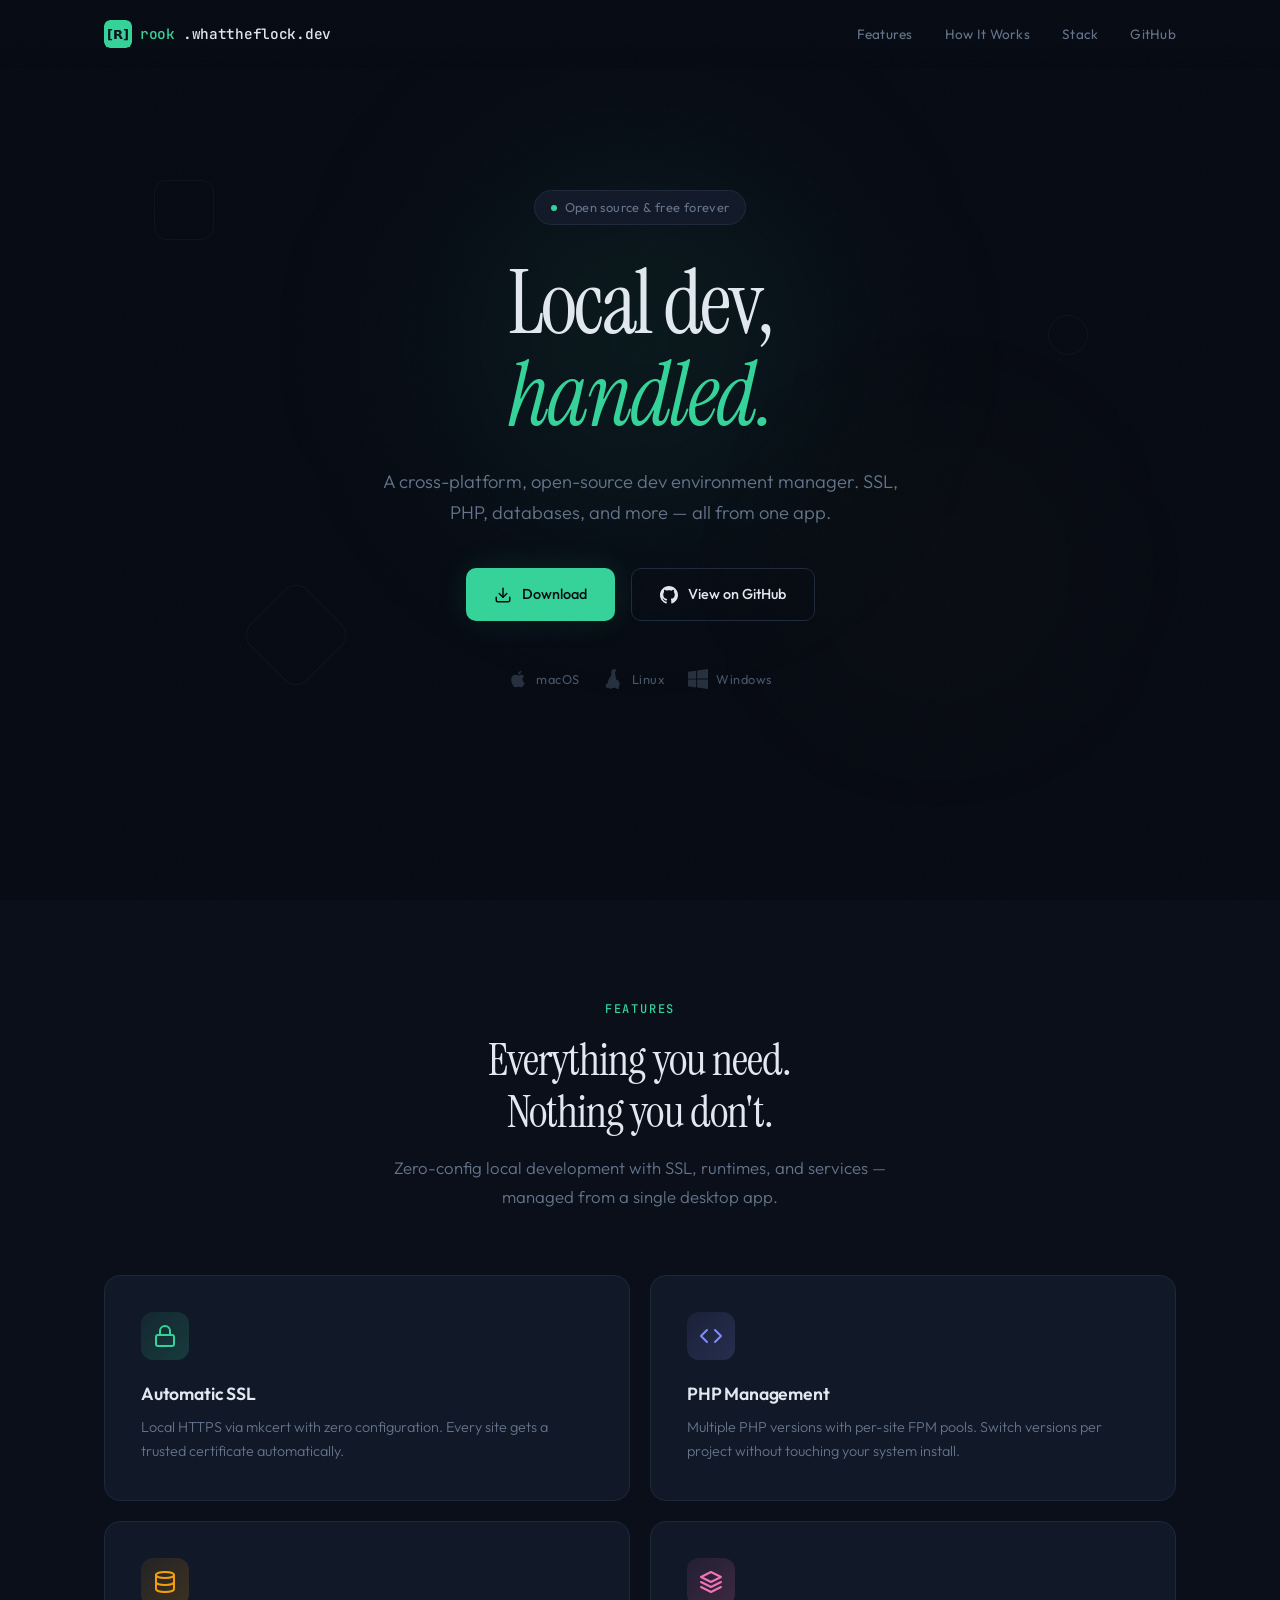
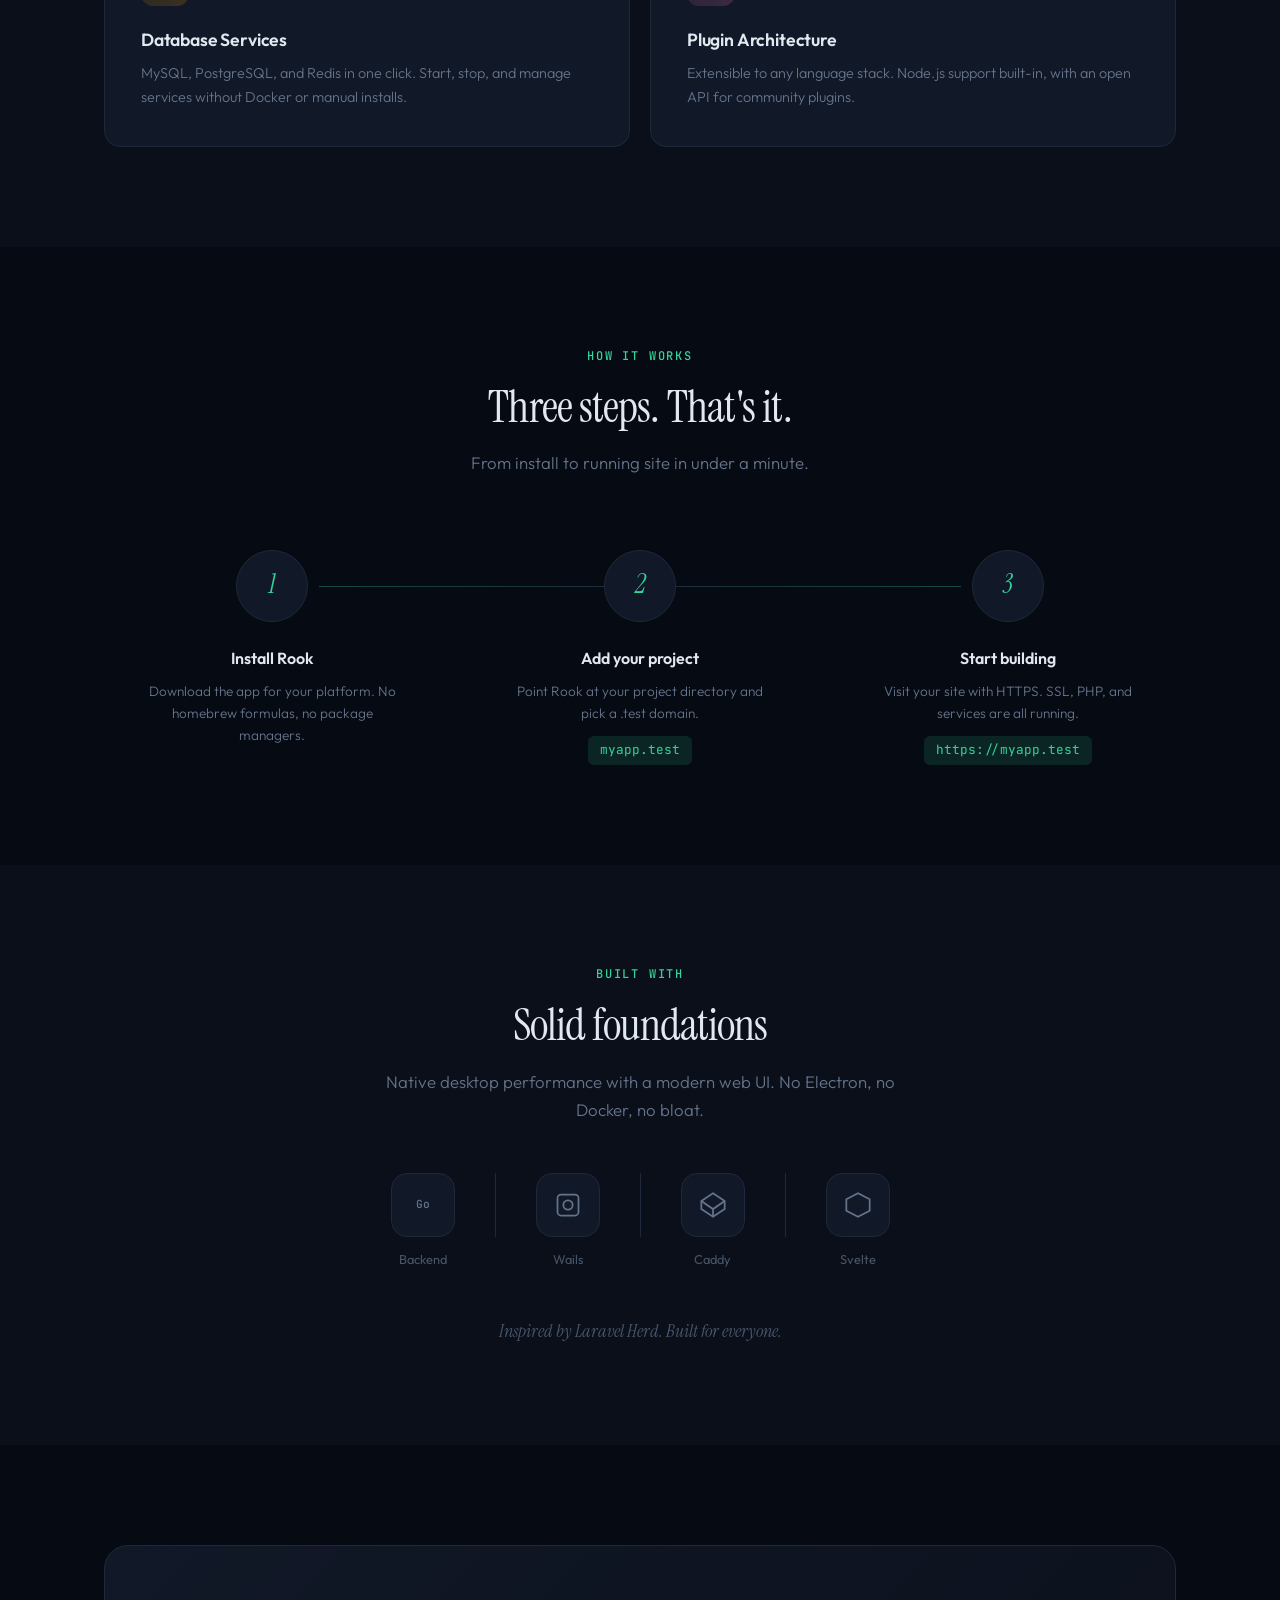
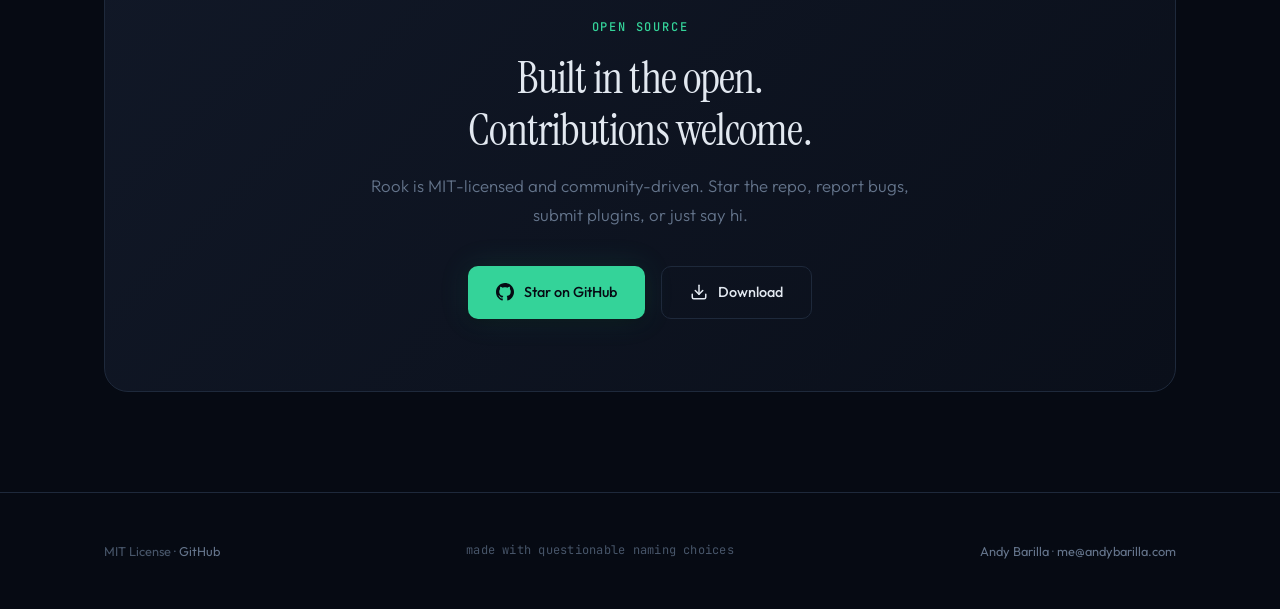
==== rook.whattheflock.dev/index.html @ a58d6b82 "Initial commit: unified site for whattheflock.dev Three sites sharing a common design system: - what" ====
<!DOCTYPE html>
<html lang="en">
<head>
  <meta charset="UTF-8">
  <meta name="viewport" content="width=device-width, initial-scale=1.0">
  <title>Rook — Local dev, handled.</title>
  <meta name="description" content="A cross-platform, open-source local development environment manager. SSL, PHP, databases, and more — all from one app.">
  <meta property="og:title" content="Rook — Local dev, handled.">
  <meta property="og:description" content="A cross-platform, open-source local development environment manager. SSL, PHP, databases, and more.">
  <meta property="og:type" content="website">
  <meta property="og:url" content="https://rook.whattheflock.dev">
  <link rel="stylesheet" href="style.css">
  <link rel="icon" href="rook-icon.svg">
</head>
<body>

  <!-- Nav -->
  <nav>
    <div class="container">
      <a href="#" class="nav-logo"><img src="rook-icon.svg" alt="Rook" class="nav-logo-icon">rook<span>.whattheflock.dev</span></a>
      <ul class="nav-links">
        <li><a href="#features">Features</a></li>
        <li><a href="#how-it-works">How It Works</a></li>
        <li><a href="#tech">Stack</a></li>
        <li><a href="https://github.com/andybarilla/rook">GitHub</a></li>
      </ul>
    </div>
  </nav>

  <!-- Hero -->
  <section class="hero">
    <div class="hero-bg">
      <div class="hero-orb hero-orb-1"></div>
      <div class="hero-orb hero-orb-2"></div>
      <div class="hero-shapes">
        <div class="hero-shape hero-shape-1"></div>
        <div class="hero-shape hero-shape-2"></div>
        <div class="hero-shape hero-shape-3"></div>
      </div>
    </div>

    <div class="hero-content">
      <div class="hero-badge fade-up fade-up-1">
        <span class="hero-badge-dot"></span>
        Open source &amp; free forever
      </div>

      <h1 class="fade-up fade-up-2">Local dev,<br><em>handled.</em></h1>

      <p class="hero-subtitle fade-up fade-up-3">
        A cross-platform, open-source dev environment manager.
        SSL, PHP, databases, and more &mdash; all from one app.
      </p>

      <div class="hero-actions fade-up fade-up-4">
        <a href="https://github.com/andybarilla/rook/releases/latest" class="btn btn-primary">
          <svg viewBox="0 0 24 24" fill="none" stroke="currentColor" stroke-width="2" stroke-linecap="round" stroke-linejoin="round"><path d="M21 15v4a2 2 0 0 1-2 2H5a2 2 0 0 1-2-2v-4"/><polyline points="7 10 12 15 17 10"/><line x1="12" y1="15" x2="12" y2="3"/></svg>
          Download
        </a>
        <a href="https://github.com/andybarilla/rook" class="btn btn-outline">
          <svg viewBox="0 0 24 24" fill="currentColor"><path d="M12 0c-6.626 0-12 5.373-12 12 0 5.302 3.438 9.8 8.207 11.387.599.111.793-.261.793-.577v-2.234c-3.338.726-4.033-1.416-4.033-1.416-.546-1.387-1.333-1.756-1.333-1.756-1.089-.745.083-.729.083-.729 1.205.084 1.839 1.237 1.839 1.237 1.07 1.834 2.807 1.304 3.492.997.107-.775.418-1.305.762-1.604-2.665-.305-5.467-1.334-5.467-5.931 0-1.311.469-2.381 1.236-3.221-.124-.303-.535-1.524.117-3.176 0 0 1.008-.322 3.301 1.23.957-.266 1.983-.399 3.003-.404 1.02.005 2.047.138 3.006.404 2.291-1.552 3.297-1.23 3.297-1.23.653 1.653.242 2.874.118 3.176.77.84 1.235 1.911 1.235 3.221 0 4.609-2.807 5.624-5.479 5.921.43.372.823 1.102.823 2.222v3.293c0 .319.192.694.801.576 4.765-1.589 8.199-6.086 8.199-11.386 0-6.627-5.373-12-12-12z"/></svg>
          View on GitHub
        </a>
      </div>

      <div class="hero-platforms fade-up fade-up-5">
        <div class="platform-item">
          <svg viewBox="0 0 24 24" fill="currentColor"><path d="M18.71 19.5c-.83 1.24-1.71 2.45-3.05 2.47-1.34.03-1.77-.79-3.29-.79-1.53 0-2 .77-3.27.82-1.31.05-2.3-1.32-3.14-2.53C4.25 17 2.94 12.45 4.7 9.39c.87-1.52 2.43-2.48 4.12-2.51 1.28-.02 2.5.87 3.29.87.78 0 2.26-1.07 3.8-.91.65.03 2.47.26 3.64 1.98-.09.06-2.17 1.28-2.15 3.81.03 3.02 2.65 4.03 2.68 4.04-.03.07-.42 1.44-1.38 2.83M13 3.5c.73-.83 1.94-1.46 2.94-1.5.13 1.17-.34 2.35-1.04 3.19-.69.85-1.83 1.51-2.95 1.42-.15-1.15.41-2.35 1.05-3.11z"/></svg>
          <span>macOS</span>
        </div>
        <div class="platform-item">
          <svg viewBox="0 0 24 24" fill="currentColor"><path d="M12.504 0c-.155 0-.315.008-.48.021-4.226.333-3.105 4.807-3.17 6.298-.076 1.092-.3 1.953-1.05 3.02-.885 1.051-2.127 2.75-2.716 4.521-.278.832-.41 1.684-.287 2.489a.424.424 0 00-.11.135c-.26.268-.45.6-.663.839-.199.199-.485.267-.797.4-.313.136-.658.269-.864.68-.09.189-.136.394-.132.602 0 .199.027.4.055.536.058.399.116.728.04.97-.249.68-.28 1.145-.106 1.484.174.334.535.47.94.601.81.2 1.91.135 2.774.6.926.466 1.866.67 2.616.47.526-.116.97-.464 1.208-.946.587-.003 1.23-.269 2.26-.334.699-.058 1.574.267 2.577.2.025.134.063.198.114.333l.003.003c.391.778 1.113 1.368 1.884 1.43.585.047 1.042-.245 1.15-.688.054-.135.022-.268-.011-.468-.011-.2-.017-.465.006-.605a2.85 2.85 0 00.115-.583c.036-.529.07-.928.163-1.272.046-.06.07-.129.122-.2.096-.149.238-.296.305-.603.068-.135.074-.333-.012-.468a.398.398 0 00-.232-.197c.34-.476.506-1.065.484-1.696-.028-.795-.326-1.696-.758-2.482-.43-.786-1.018-1.459-1.54-1.798-.123-.083-.24-.107-.369-.14-.04-.134-.103-.197-.2-.262-.137-.092-.302-.112-.45-.112-.148 0-.292.015-.413.052a1.478 1.478 0 00-.405-.193c.017-.327.022-.649-.006-.881a3.39 3.39 0 00-.09-.593c-.063-.189-.154-.333-.24-.532a3.24 3.24 0 01-.116-.349 2.88 2.88 0 01-.074-.49c-.035-.601-.01-1.289-.145-2.072-.134-.783-.396-1.664-.925-2.466C15.478.765 13.973 0 12.504 0z"/></svg>
          <span>Linux</span>
        </div>
        <div class="platform-item">
          <svg viewBox="0 0 24 24" fill="currentColor"><path d="M0 3.449L9.75 2.1v9.451H0m10.949-9.602L24 0v11.4H10.949M0 12.6h9.75v9.451L0 20.699M10.949 12.6H24V24l-12.9-1.801"/></svg>
          <span>Windows</span>
        </div>
      </div>
    </div>
  </section>

  <!-- Features -->
  <section class="features" id="features">
    <div class="container">
      <div class="features-header reveal">
        <div class="section-label">Features</div>
        <h2 class="section-title">Everything you need.<br>Nothing you don't.</h2>
        <p class="section-desc">Zero-config local development with SSL, runtimes, and services &mdash; managed from a single desktop app.</p>
      </div>

      <div class="features-grid">
        <div class="feature-card reveal">
          <div class="feature-icon feature-icon-ssl">
            <svg viewBox="0 0 24 24" fill="none" stroke="currentColor" stroke-width="2" stroke-linecap="round" stroke-linejoin="round"><rect x="3" y="11" width="18" height="11" rx="2" ry="2"/><path d="M7 11V7a5 5 0 0 1 10 0v4"/></svg>
          </div>
          <h3>Automatic SSL</h3>
          <p>Local HTTPS via mkcert with zero configuration. Every site gets a trusted certificate automatically.</p>
        </div>

        <div class="feature-card reveal">
          <div class="feature-icon feature-icon-php">
            <svg viewBox="0 0 24 24" fill="none" stroke="currentColor" stroke-width="2" stroke-linecap="round" stroke-linejoin="round"><polyline points="16 18 22 12 16 6"/><polyline points="8 6 2 12 8 18"/></svg>
          </div>
          <h3>PHP Management</h3>
          <p>Multiple PHP versions with per-site FPM pools. Switch versions per project without touching your system install.</p>
        </div>

        <div class="feature-card reveal">
          <div class="feature-icon feature-icon-db">
            <svg viewBox="0 0 24 24" fill="none" stroke="currentColor" stroke-width="2" stroke-linecap="round" stroke-linejoin="round"><ellipse cx="12" cy="5" rx="9" ry="3"/><path d="M21 12c0 1.66-4 3-9 3s-9-1.34-9-3"/><path d="M3 5v14c0 1.66 4 3 9 3s9-1.34 9-3V5"/></svg>
          </div>
          <h3>Database Services</h3>
          <p>MySQL, PostgreSQL, and Redis in one click. Start, stop, and manage services without Docker or manual installs.</p>
        </div>

        <div class="feature-card reveal">
          <div class="feature-icon feature-icon-plugin">
            <svg viewBox="0 0 24 24" fill="none" stroke="currentColor" stroke-width="2" stroke-linecap="round" stroke-linejoin="round"><path d="M12 2L2 7l10 5 10-5-10-5z"/><path d="M2 17l10 5 10-5"/><path d="M2 12l10 5 10-5"/></svg>
          </div>
          <h3>Plugin Architecture</h3>
          <p>Extensible to any language stack. Node.js support built-in, with an open API for community plugins.</p>
        </div>
      </div>
    </div>
  </section>

  <!-- How It Works -->
  <section class="how-it-works" id="how-it-works">
    <div class="container">
      <div class="how-it-works-header reveal">
        <div class="section-label">How It Works</div>
        <h2 class="section-title">Three steps. That's it.</h2>
        <p class="section-desc">From install to running site in under a minute.</p>
      </div>

      <div class="steps">
        <div class="step reveal">
          <div class="step-number">1</div>
          <h3>Install Rook</h3>
          <p>Download the app for your platform. No homebrew formulas, no package managers.</p>
        </div>

        <div class="step reveal">
          <div class="step-number">2</div>
          <h3>Add your project</h3>
          <p>Point Rook at your project directory and pick a .test domain.</p>
          <span class="step-code">myapp.test</span>
        </div>

        <div class="step reveal">
          <div class="step-number">3</div>
          <h3>Start building</h3>
          <p>Visit your site with HTTPS. SSL, PHP, and services are all running.</p>
          <span class="step-code">https://myapp.test</span>
        </div>
      </div>
    </div>
  </section>

  <!-- Tech -->
  <section class="tech" id="tech">
    <div class="container">
      <div class="tech-inner reveal">
        <div class="section-label">Built With</div>
        <h2 class="section-title">Solid foundations</h2>
        <p class="section-desc" style="margin: 0 auto;">
          Native desktop performance with a modern web UI. No Electron, no Docker, no bloat.
        </p>

        <div class="tech-stack">
          <a class="tech-item" href="https://go.dev" target="_blank" rel="noopener">
            <div class="tech-icon">Go</div>
            <span class="tech-label">Backend</span>
          </a>
          <div class="tech-divider"></div>
          <a class="tech-item" href="https://wails.io" target="_blank" rel="noopener">
            <div class="tech-icon">
              <svg viewBox="0 0 24 24" fill="none" stroke="currentColor" stroke-width="1.5"><rect x="3" y="3" width="18" height="18" rx="3"/><circle cx="12" cy="12" r="4"/></svg>
            </div>
            <span class="tech-label">Wails</span>
          </a>
          <div class="tech-divider"></div>
          <a class="tech-item" href="https://caddyserver.com" target="_blank" rel="noopener">
            <div class="tech-icon">
              <svg viewBox="0 0 24 24" fill="none" stroke="currentColor" stroke-width="1.5"><polygon points="12 2 22 8.5 22 15.5 12 22 2 15.5 2 8.5 12 2"/><line x1="12" y1="22" x2="12" y2="15.5"/><polyline points="22 8.5 12 15.5 2 8.5"/></svg>
            </div>
            <span class="tech-label">Caddy</span>
          </a>
          <div class="tech-divider"></div>
          <a class="tech-item" href="https://svelte.dev" target="_blank" rel="noopener">
            <div class="tech-icon">
              <svg viewBox="0 0 24 24" fill="none" stroke="currentColor" stroke-width="1.5"><path d="M12 2L2 7v10l10 5 10-5V7L12 2z"/></svg>
            </div>
            <span class="tech-label">Svelte</span>
          </a>
        </div>

        <p class="herd-note">Inspired by Laravel Herd. Built for everyone.</p>
      </div>
    </div>
  </section>

  <!-- CTA -->
  <section class="cta">
    <div class="container">
      <div class="cta-inner reveal">
        <div class="section-label">Open Source</div>
        <h2 class="section-title">Built in the open.<br>Contributions welcome.</h2>
        <p class="section-desc">
          Rook is MIT-licensed and community-driven. Star the repo, report bugs, submit plugins, or just say hi.
        </p>
        <div class="cta-actions">
          <a href="https://github.com/andybarilla/rook" class="btn btn-primary">
            <svg viewBox="0 0 24 24" fill="currentColor" width="18" height="18"><path d="M12 0c-6.626 0-12 5.373-12 12 0 5.302 3.438 9.8 8.207 11.387.599.111.793-.261.793-.577v-2.234c-3.338.726-4.033-1.416-4.033-1.416-.546-1.387-1.333-1.756-1.333-1.756-1.089-.745.083-.729.083-.729 1.205.084 1.839 1.237 1.839 1.237 1.07 1.834 2.807 1.304 3.492.997.107-.775.418-1.305.762-1.604-2.665-.305-5.467-1.334-5.467-5.931 0-1.311.469-2.381 1.236-3.221-.124-.303-.535-1.524.117-3.176 0 0 1.008-.322 3.301 1.23.957-.266 1.983-.399 3.003-.404 1.02.005 2.047.138 3.006.404 2.291-1.552 3.297-1.23 3.297-1.23.653 1.653.242 2.874.118 3.176.77.84 1.235 1.911 1.235 3.221 0 4.609-2.807 5.624-5.479 5.921.43.372.823 1.102.823 2.222v3.293c0 .319.192.694.801.576 4.765-1.589 8.199-6.086 8.199-11.386 0-6.627-5.373-12-12-12z"/></svg>
            Star on GitHub
          </a>
          <a href="https://github.com/andybarilla/rook/releases/latest" class="btn btn-outline">
            <svg viewBox="0 0 24 24" fill="none" stroke="currentColor" stroke-width="2" stroke-linecap="round" stroke-linejoin="round"><path d="M21 15v4a2 2 0 0 1-2 2H5a2 2 0 0 1-2-2v-4"/><polyline points="7 10 12 15 17 10"/><line x1="12" y1="15" x2="12" y2="3"/></svg>
            Download
          </a>
        </div>
      </div>
    </div>
  </section>

  <!-- Footer -->
  <footer>
    <div class="container">
      <div class="footer-inner">
        <div class="footer-left">
          MIT License &middot; <a href="https://github.com/andybarilla/rook">GitHub</a>
        </div>
        <div class="footer-center">
          made with questionable naming choices
        </div>
        <div class="footer-right">
          <a href="https://andybarilla.com">Andy Barilla</a> &middot; <a href="mailto:me@andybarilla.com">me@andybarilla.com</a>
        </div>
      </div>
    </div>
  </footer>

  <script>
    const observer = new IntersectionObserver((entries) => {
      entries.forEach(entry => {
        if (entry.isIntersecting) {
          entry.target.classList.add('visible');
          observer.unobserve(entry.target);
        }
      });
    }, { threshold: 0.15 });

    document.querySelectorAll('.reveal').forEach(el => observer.observe(el));
  </script>

</body>
</html>
---- rook.whattheflock.dev/style.css ----
@import url('../shared/base.css');

/* Rook feature icon colors */
.feature-icon-ssl {
  background: linear-gradient(135deg, #34d39915, #34d39930);
  color: var(--primary);
}

.feature-icon-php {
  background: linear-gradient(135deg, #818cf815, #818cf830);
  color: #818cf8;
}

.feature-icon-db {
  background: linear-gradient(135deg, #f59e0b15, #f59e0b30);
  color: var(--accent);
}

.feature-icon-plugin {
  background: linear-gradient(135deg, #f472b615, #f472b630);
  color: #f472b6;
}

.herd-note {
  margin-top: 48px;
  font-size: 1.1rem;
  color: var(--text-dim);
  font-style: italic;
  font-family: var(--font-display);
}
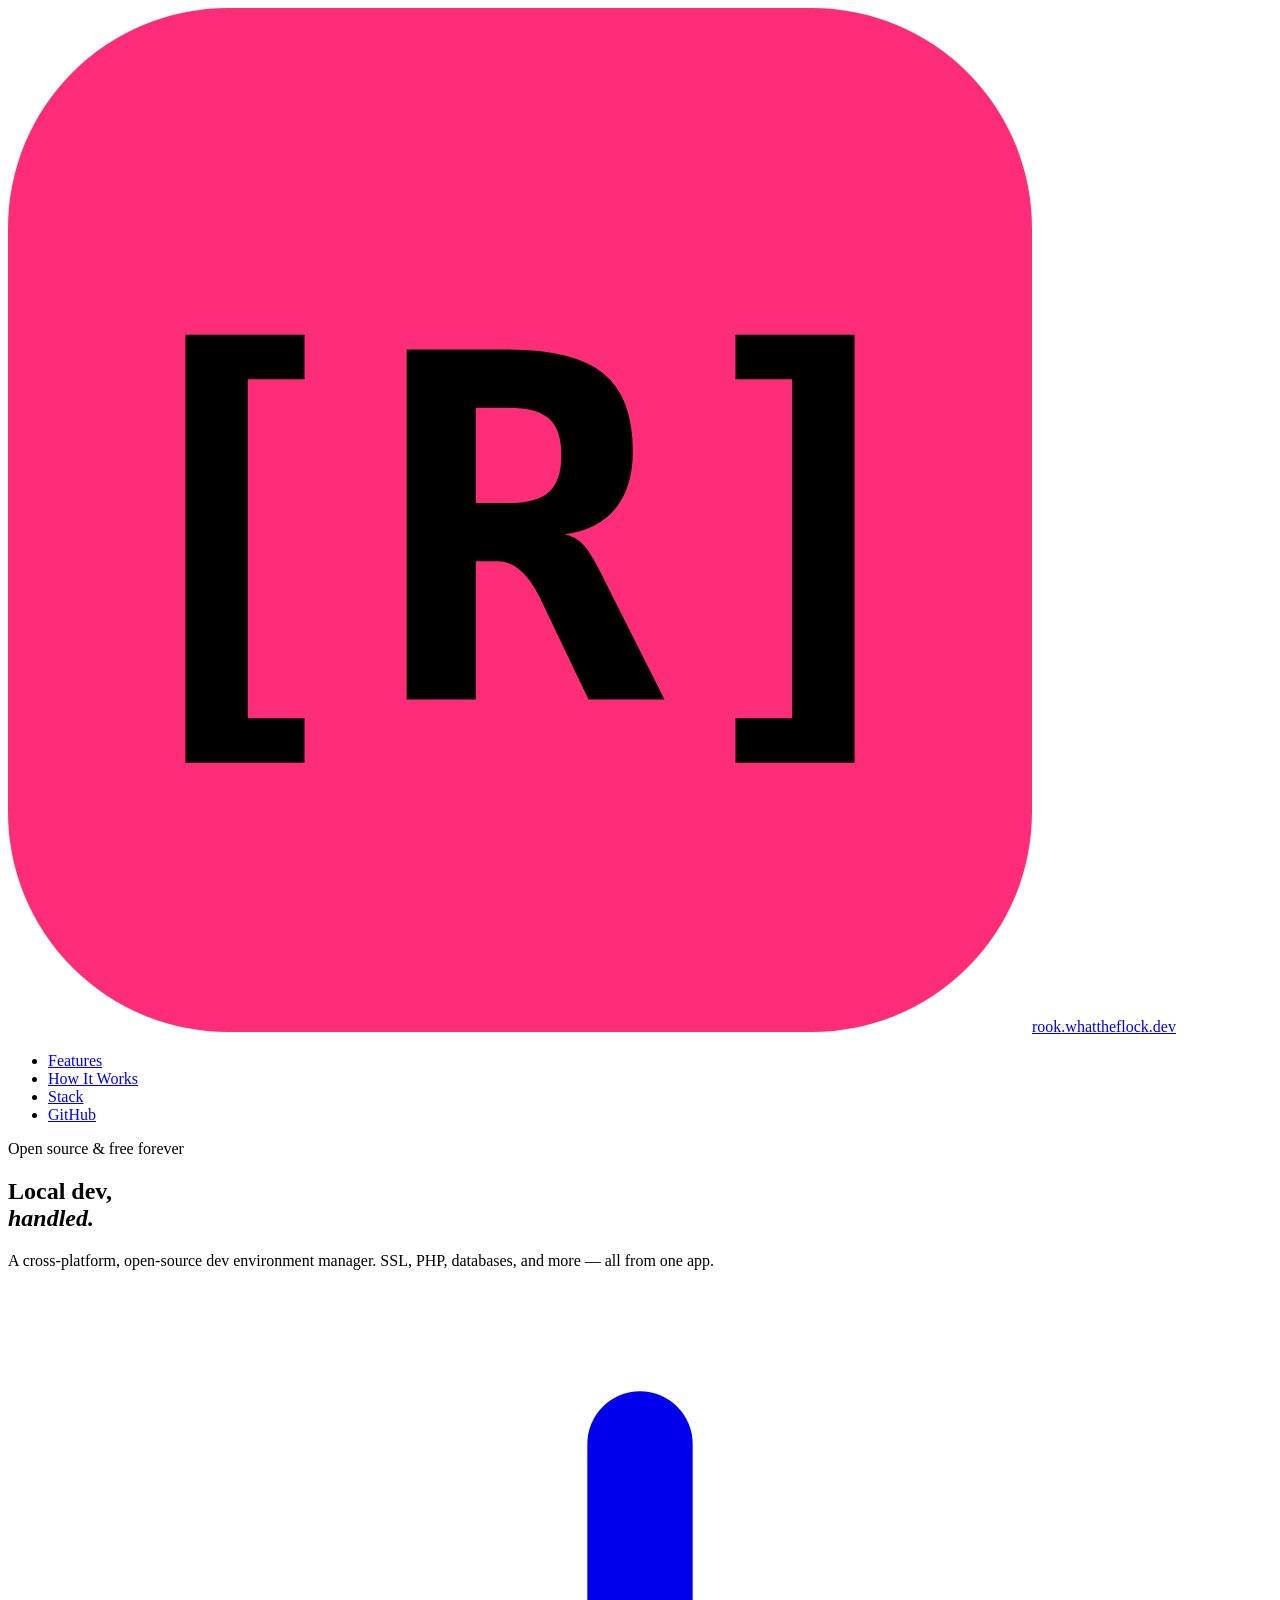
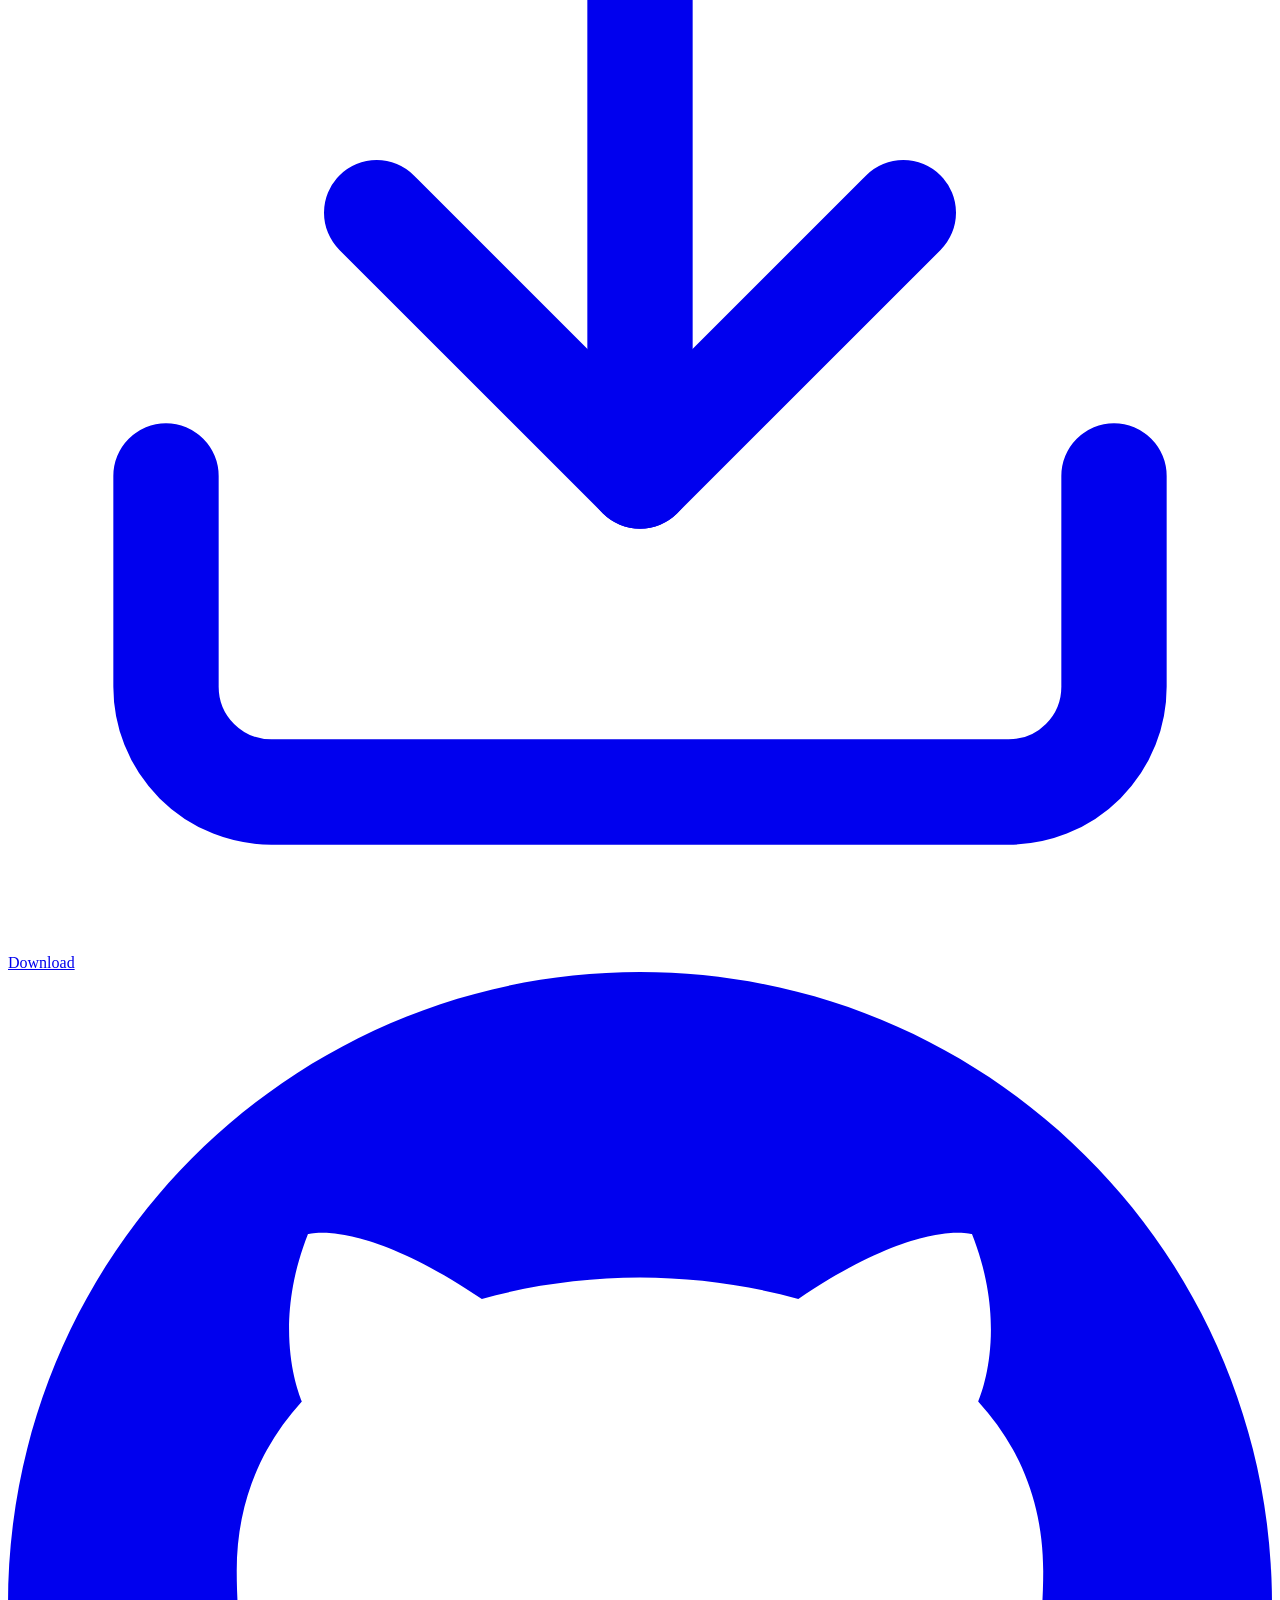
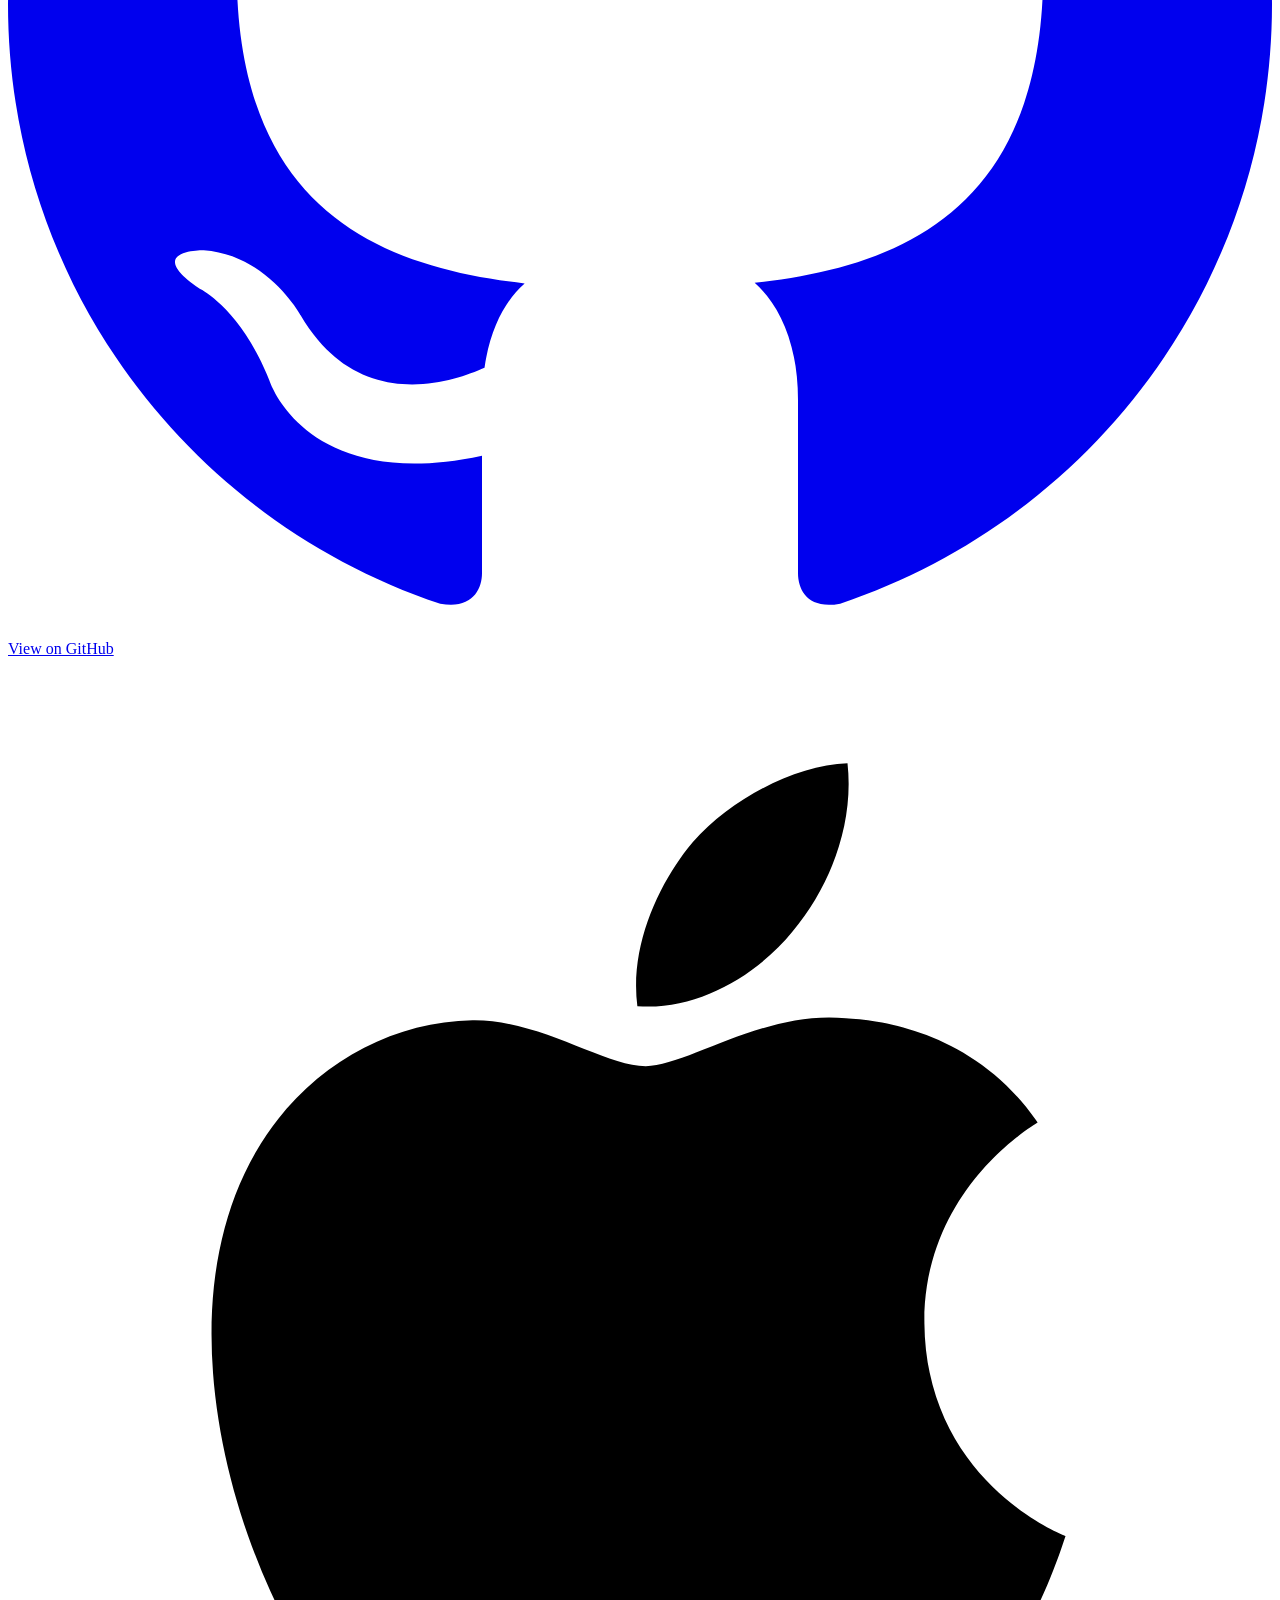
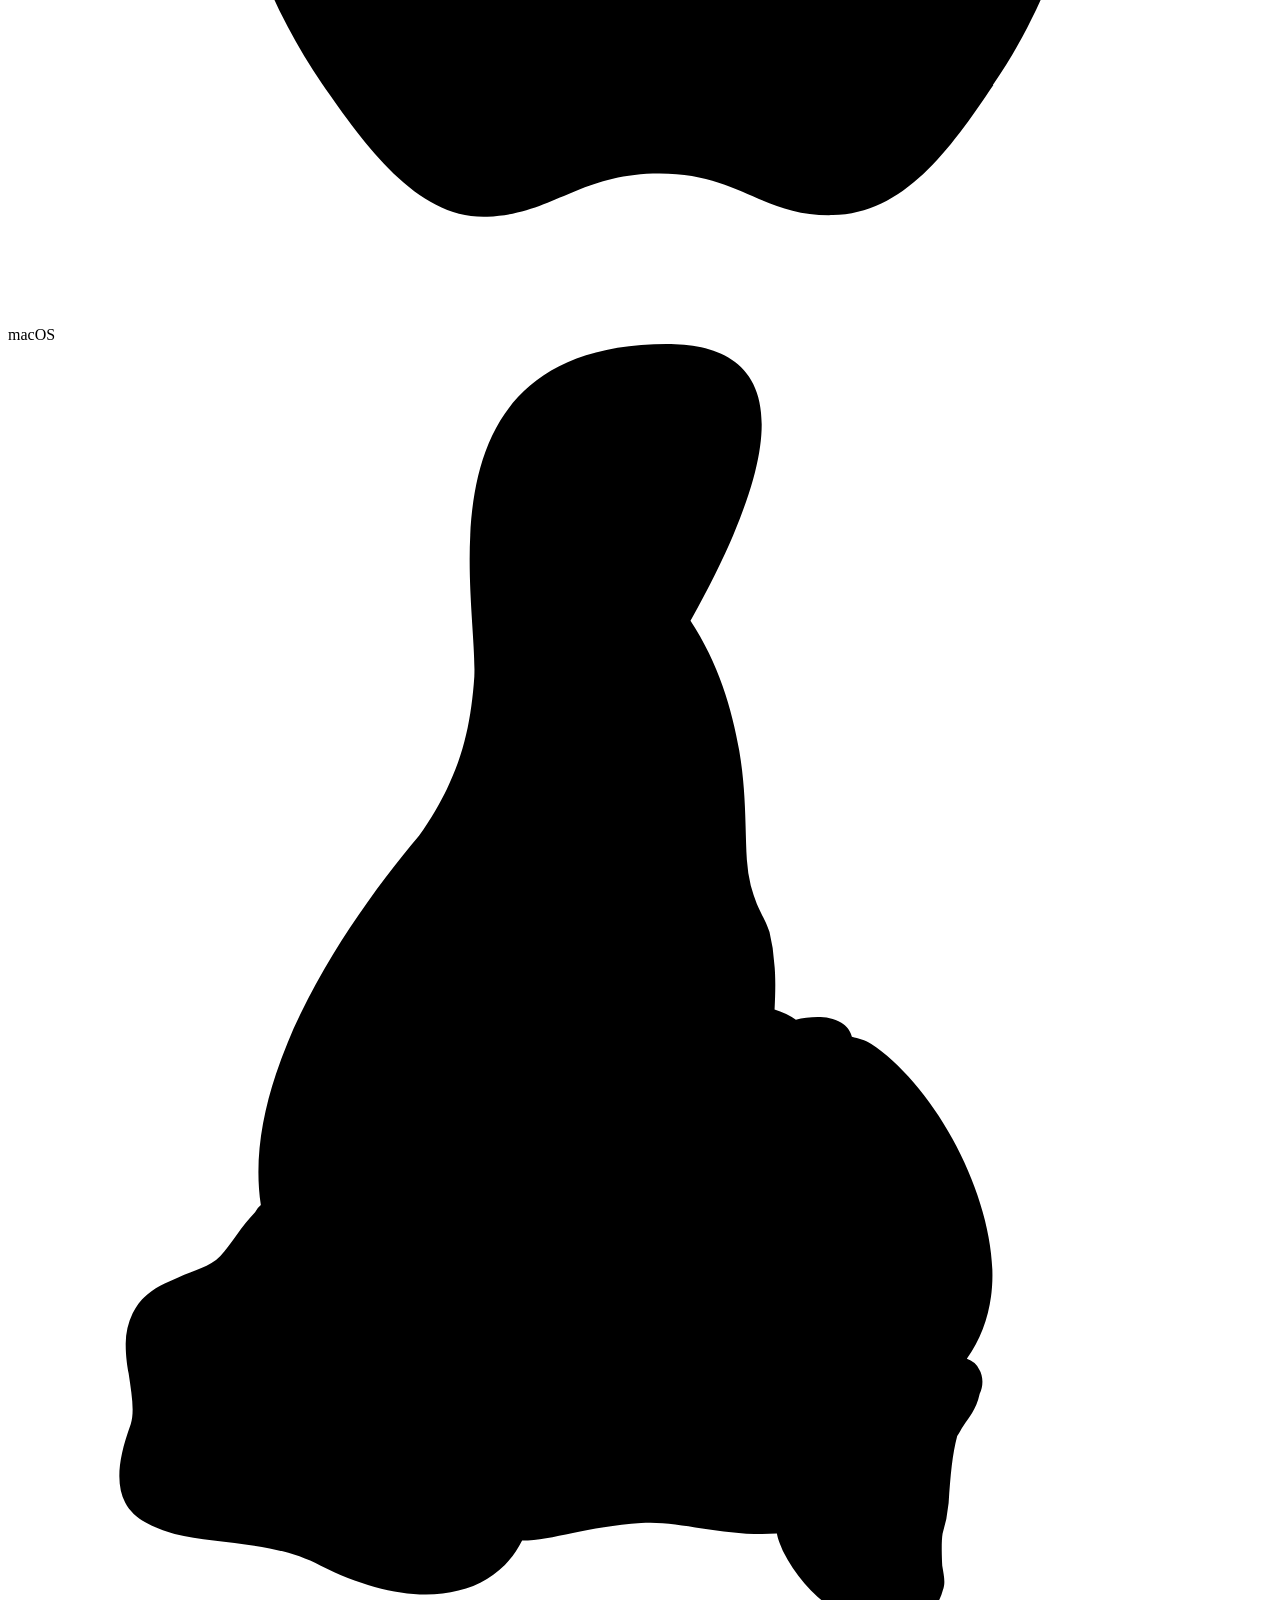
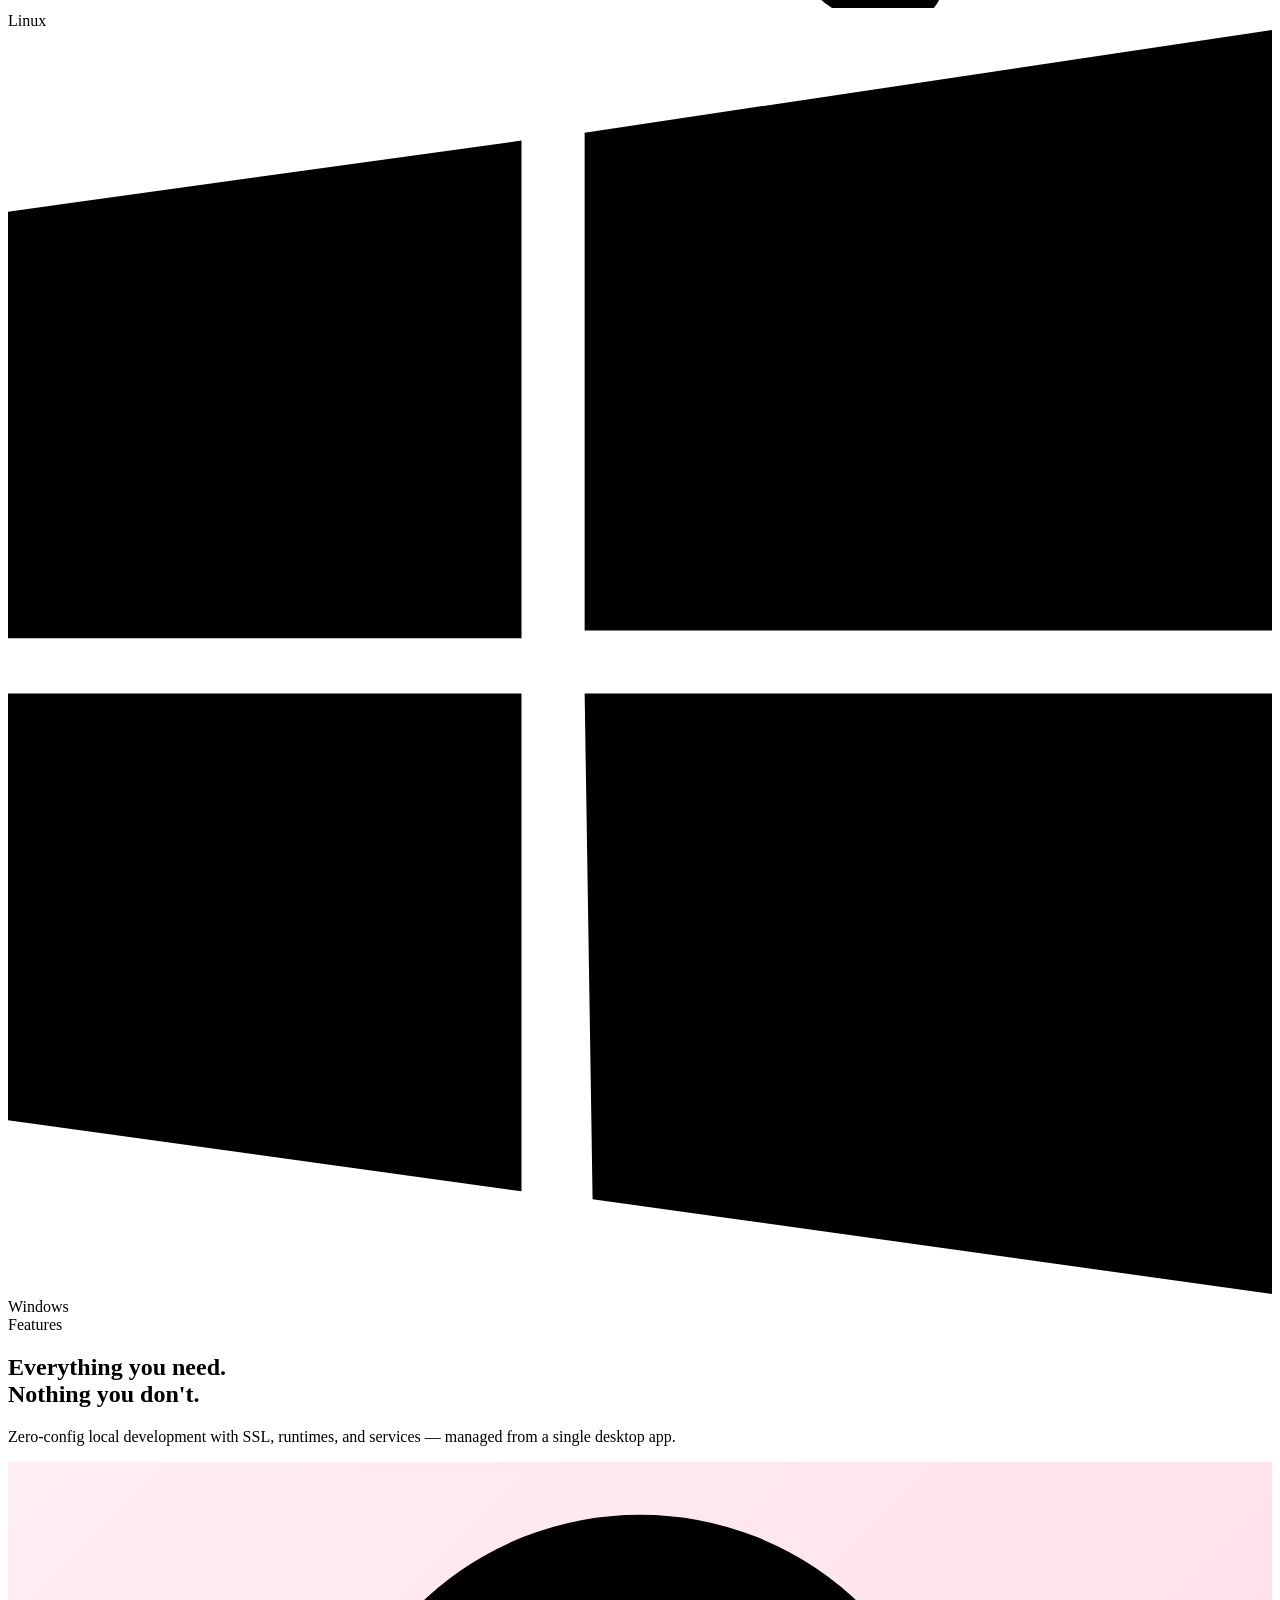
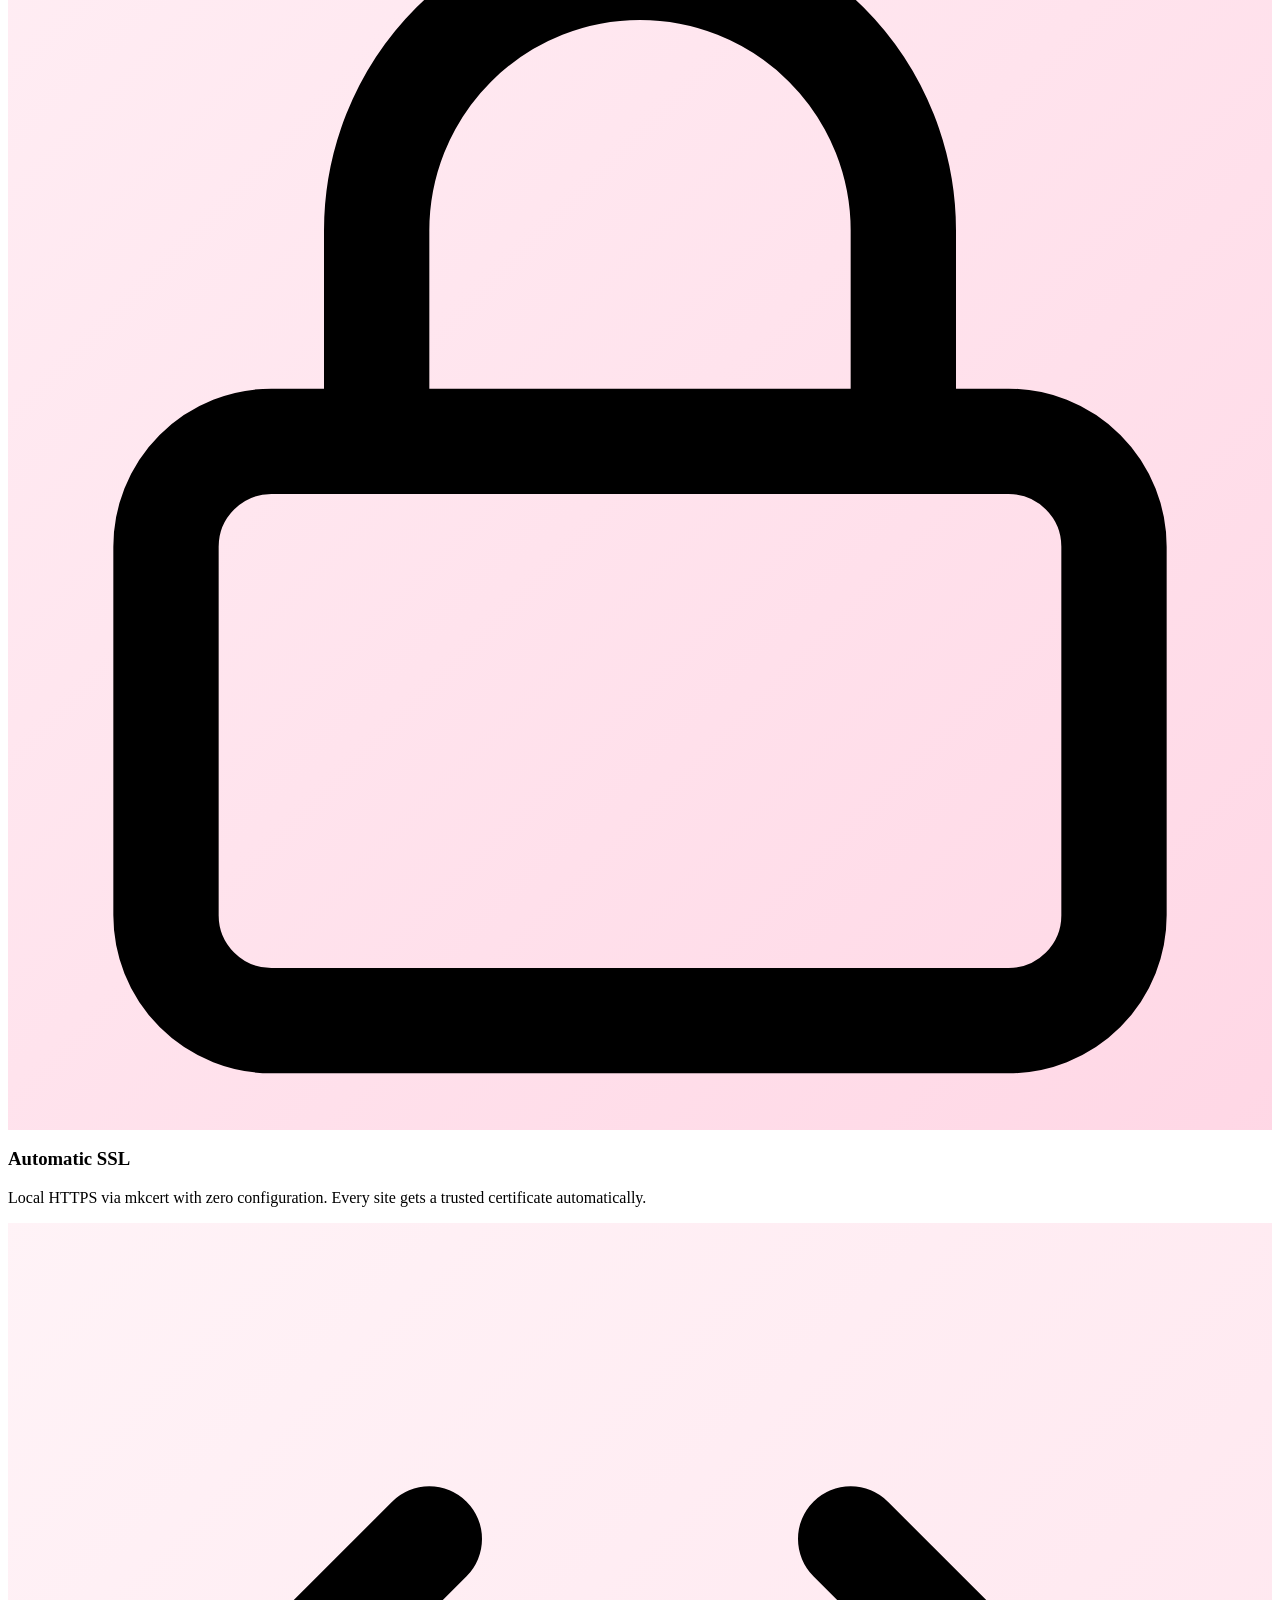
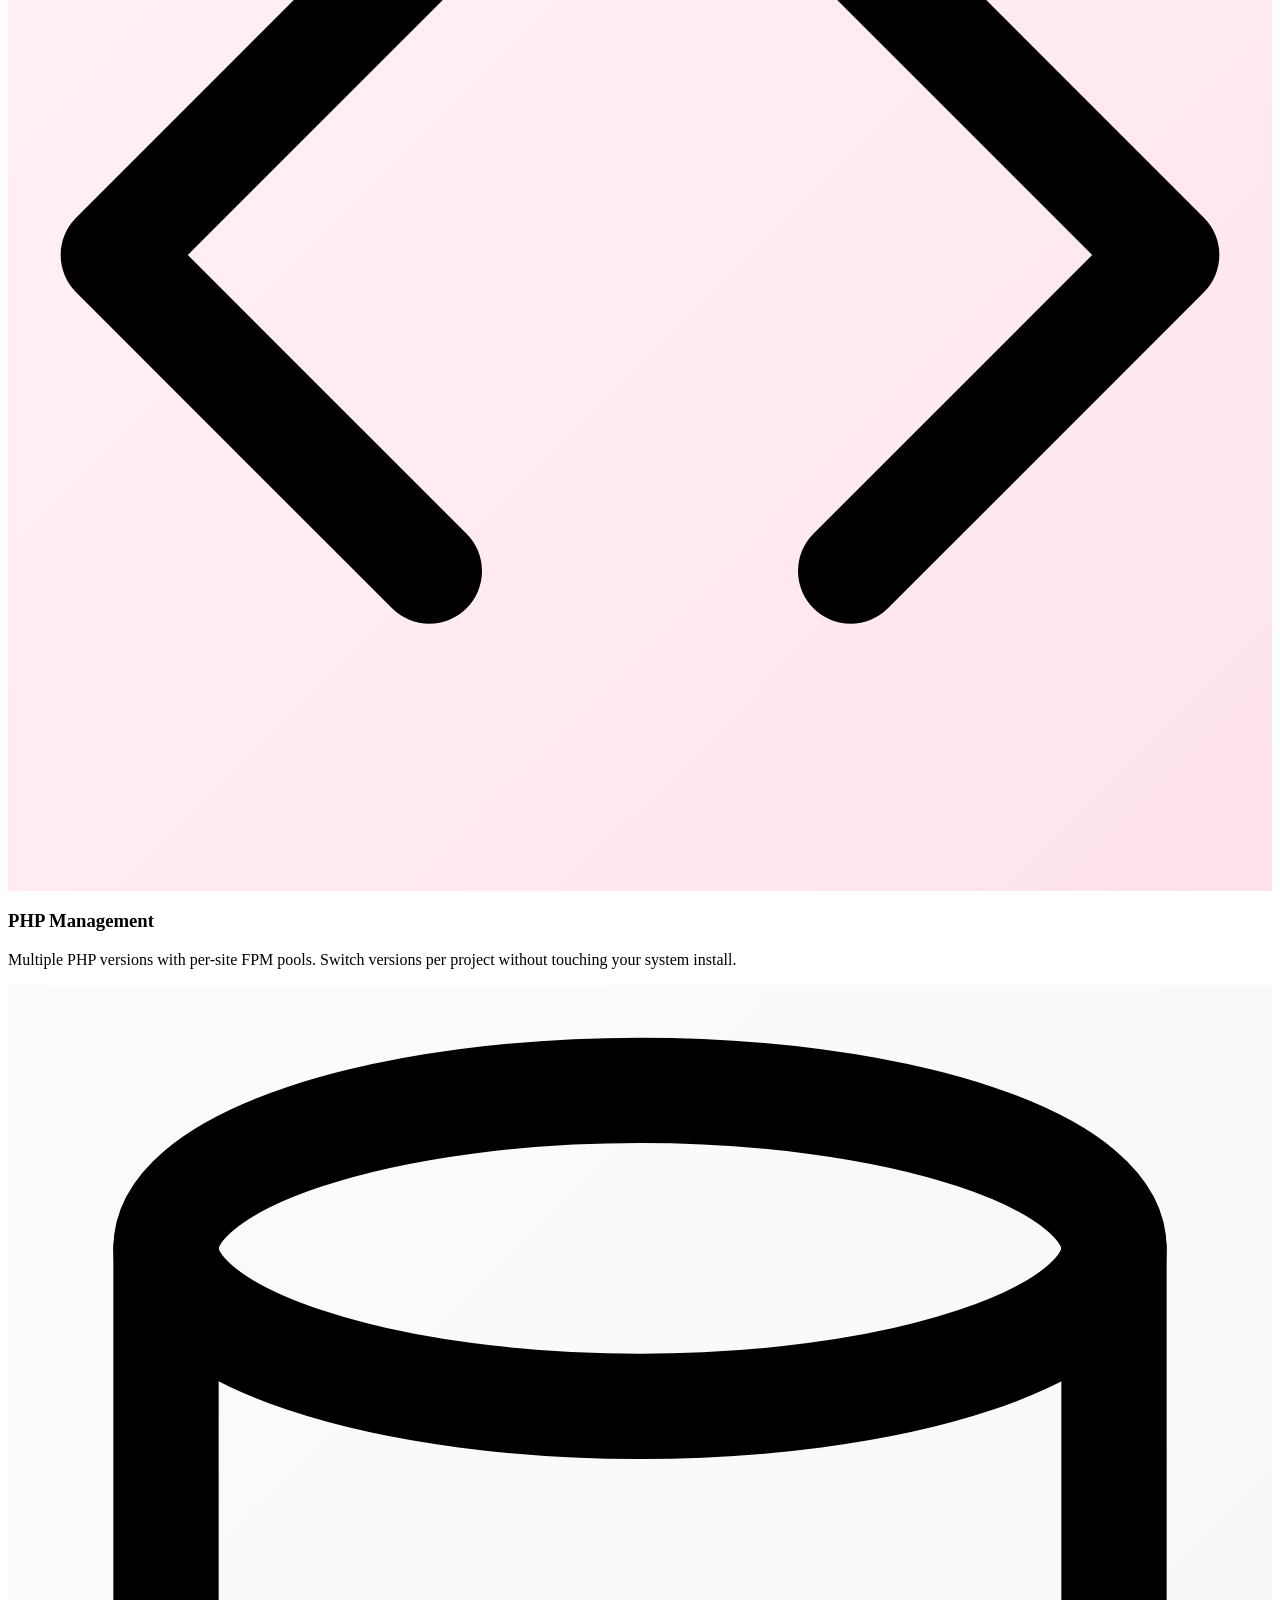
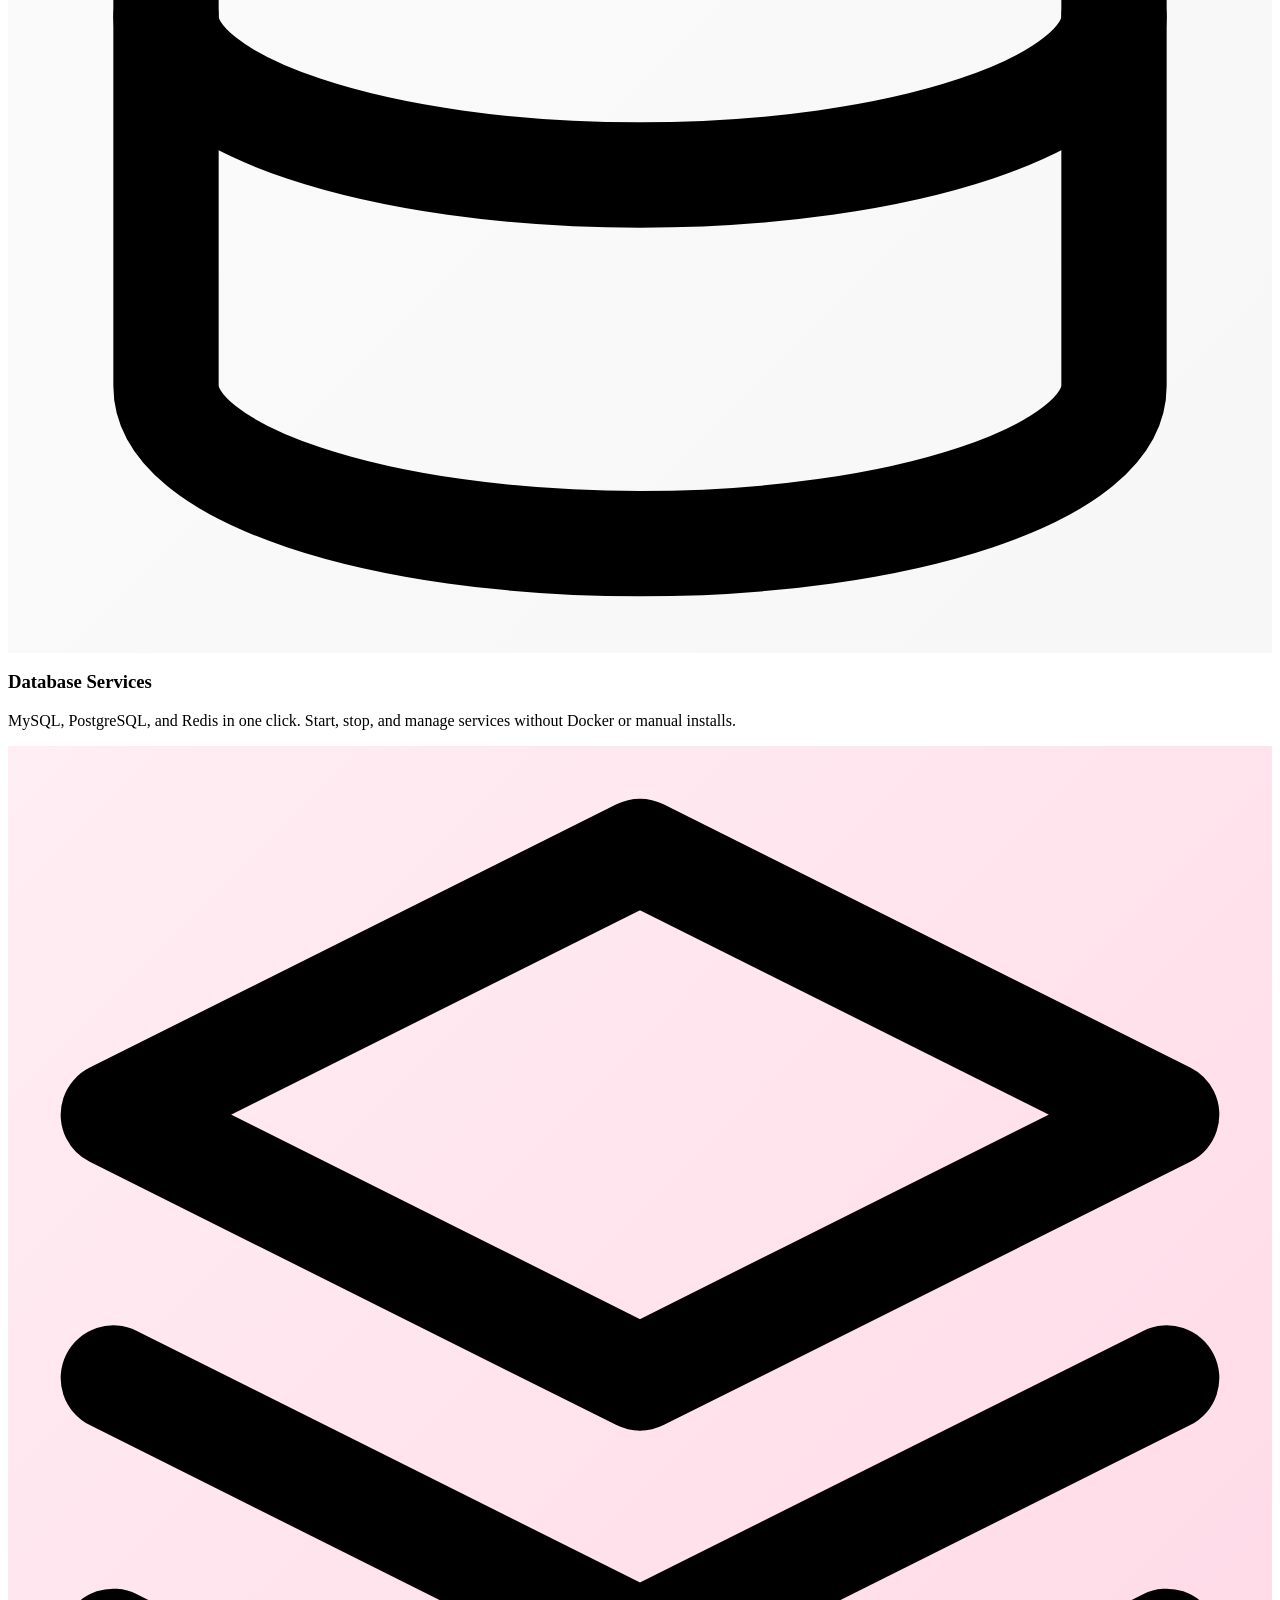
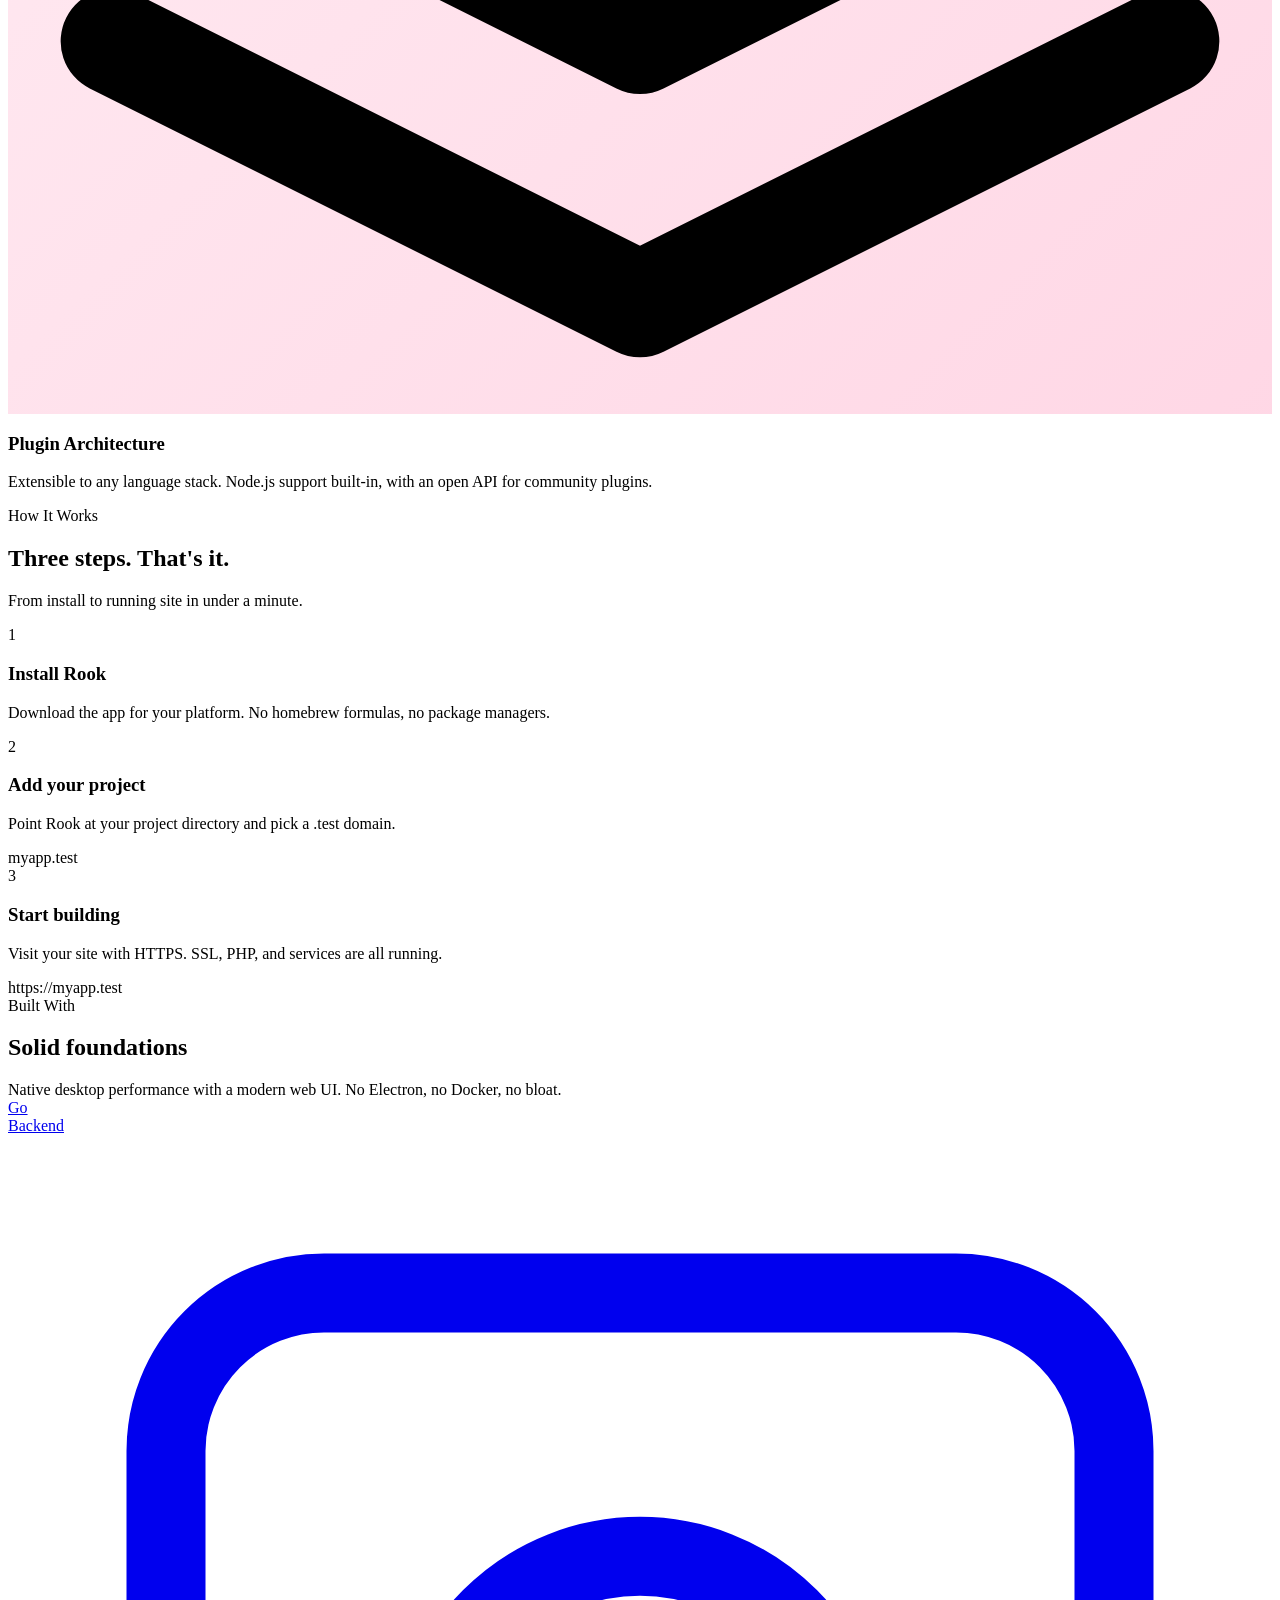
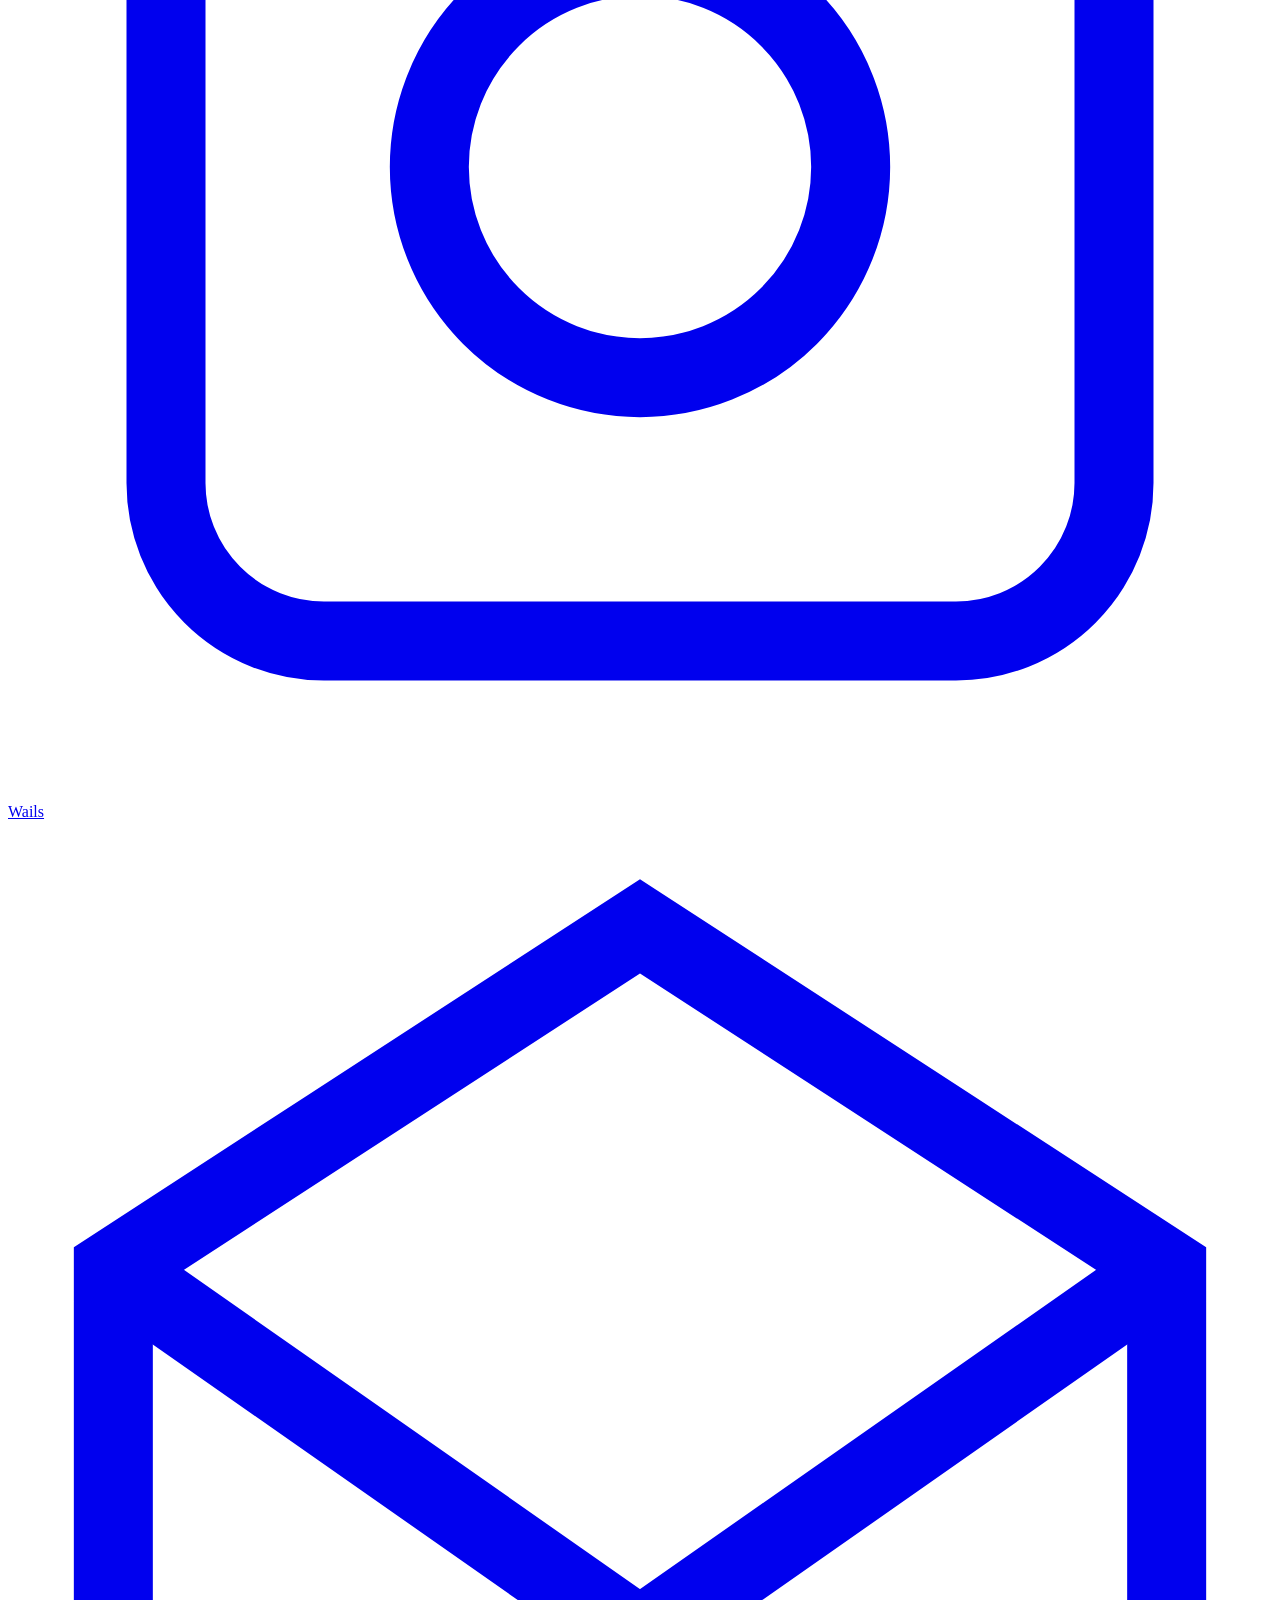
==== commit 66805ca5: "fix footer formatting" ====
--- a/rook.whattheflock.dev/index.html
+++ b/rook.whattheflock.dev/index.html
@@ -229,13 +229,13 @@
     <div class="container">
       <div class="footer-inner">
         <div class="footer-left">
-          MIT License &middot; <a href="https://github.com/andybarilla/rook">GitHub</a>
+          <a href="https://mit-license.org/">MIT License</a>
         </div>
         <div class="footer-center">
           made with questionable naming choices
         </div>
         <div class="footer-right">
-          <a href="https://andybarilla.com">Andy Barilla</a> &middot; <a href="mailto:me@andybarilla.com">me@andybarilla.com</a>
+          &copy; 2026 <a href="https://github.com/andybarilla">Andy Barilla</a>
         </div>
       </div>
     </div>
--- a/rook.whattheflock.dev/style.css
+++ b/rook.whattheflock.dev/style.css
@@ -1,29 +1,29 @@
-@import url('../shared/base.css');
+@import url('shared/base.css');
 
 /* Rook feature icon colors */
 .feature-icon-ssl {
-  background: linear-gradient(135deg, #34d39915, #34d39930);
+  background: linear-gradient(135deg, #ff2d7815, #ff2d7830);
   color: var(--primary);
 }
 
 .feature-icon-php {
-  background: linear-gradient(135deg, #818cf815, #818cf830);
-  color: #818cf8;
+  background: linear-gradient(135deg, #ff6b9d15, #ff6b9d30);
+  color: var(--accent);
 }
 
 .feature-icon-db {
-  background: linear-gradient(135deg, #f59e0b15, #f59e0b30);
-  color: var(--accent);
+  background: linear-gradient(135deg, #d4d4d415, #d4d4d430);
+  color: var(--text);
 }
 
 .feature-icon-plugin {
-  background: linear-gradient(135deg, #f472b615, #f472b630);
-  color: #f472b6;
+  background: linear-gradient(135deg, #ff2d7815, #ff2d7830);
+  color: var(--primary);
 }
 
 .herd-note {
   margin-top: 48px;
-  font-size: 1.1rem;
+  font-size: 1rem;
   color: var(--text-dim);
   font-style: italic;
   font-family: var(--font-display);
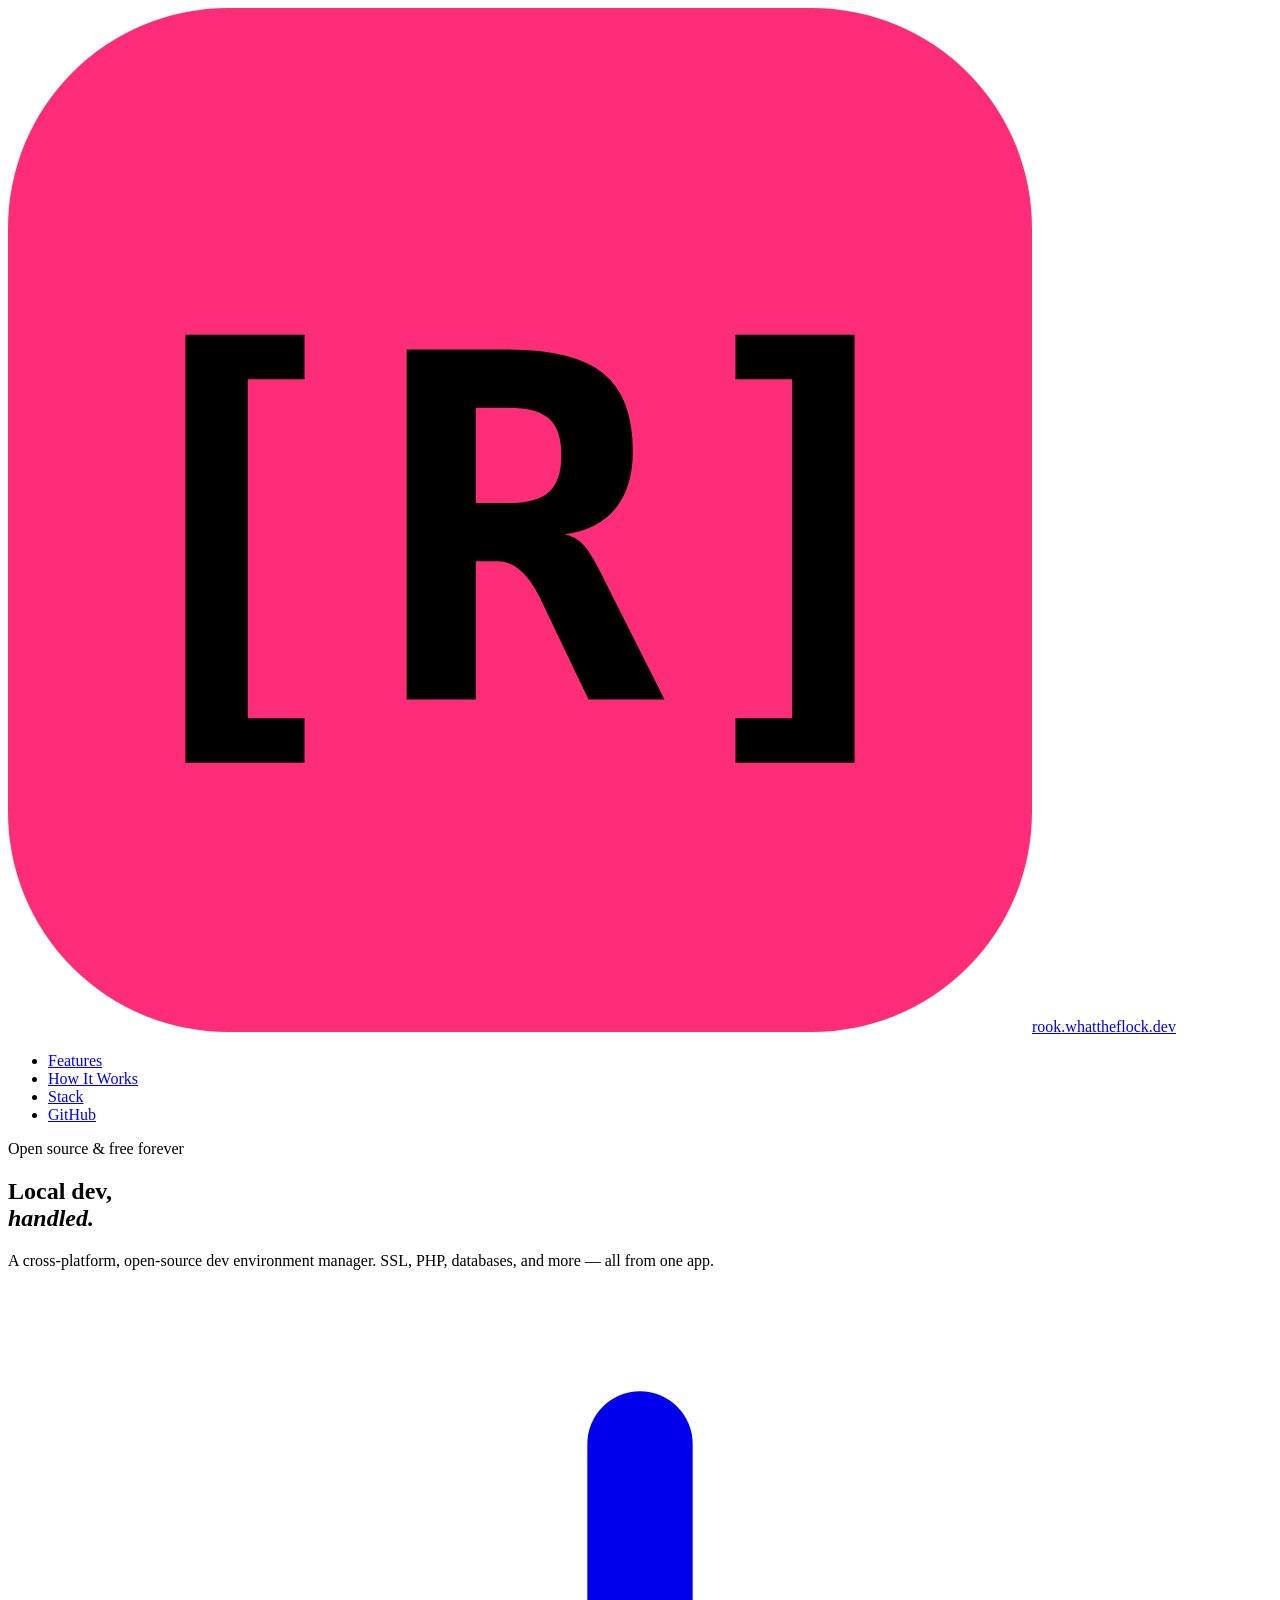
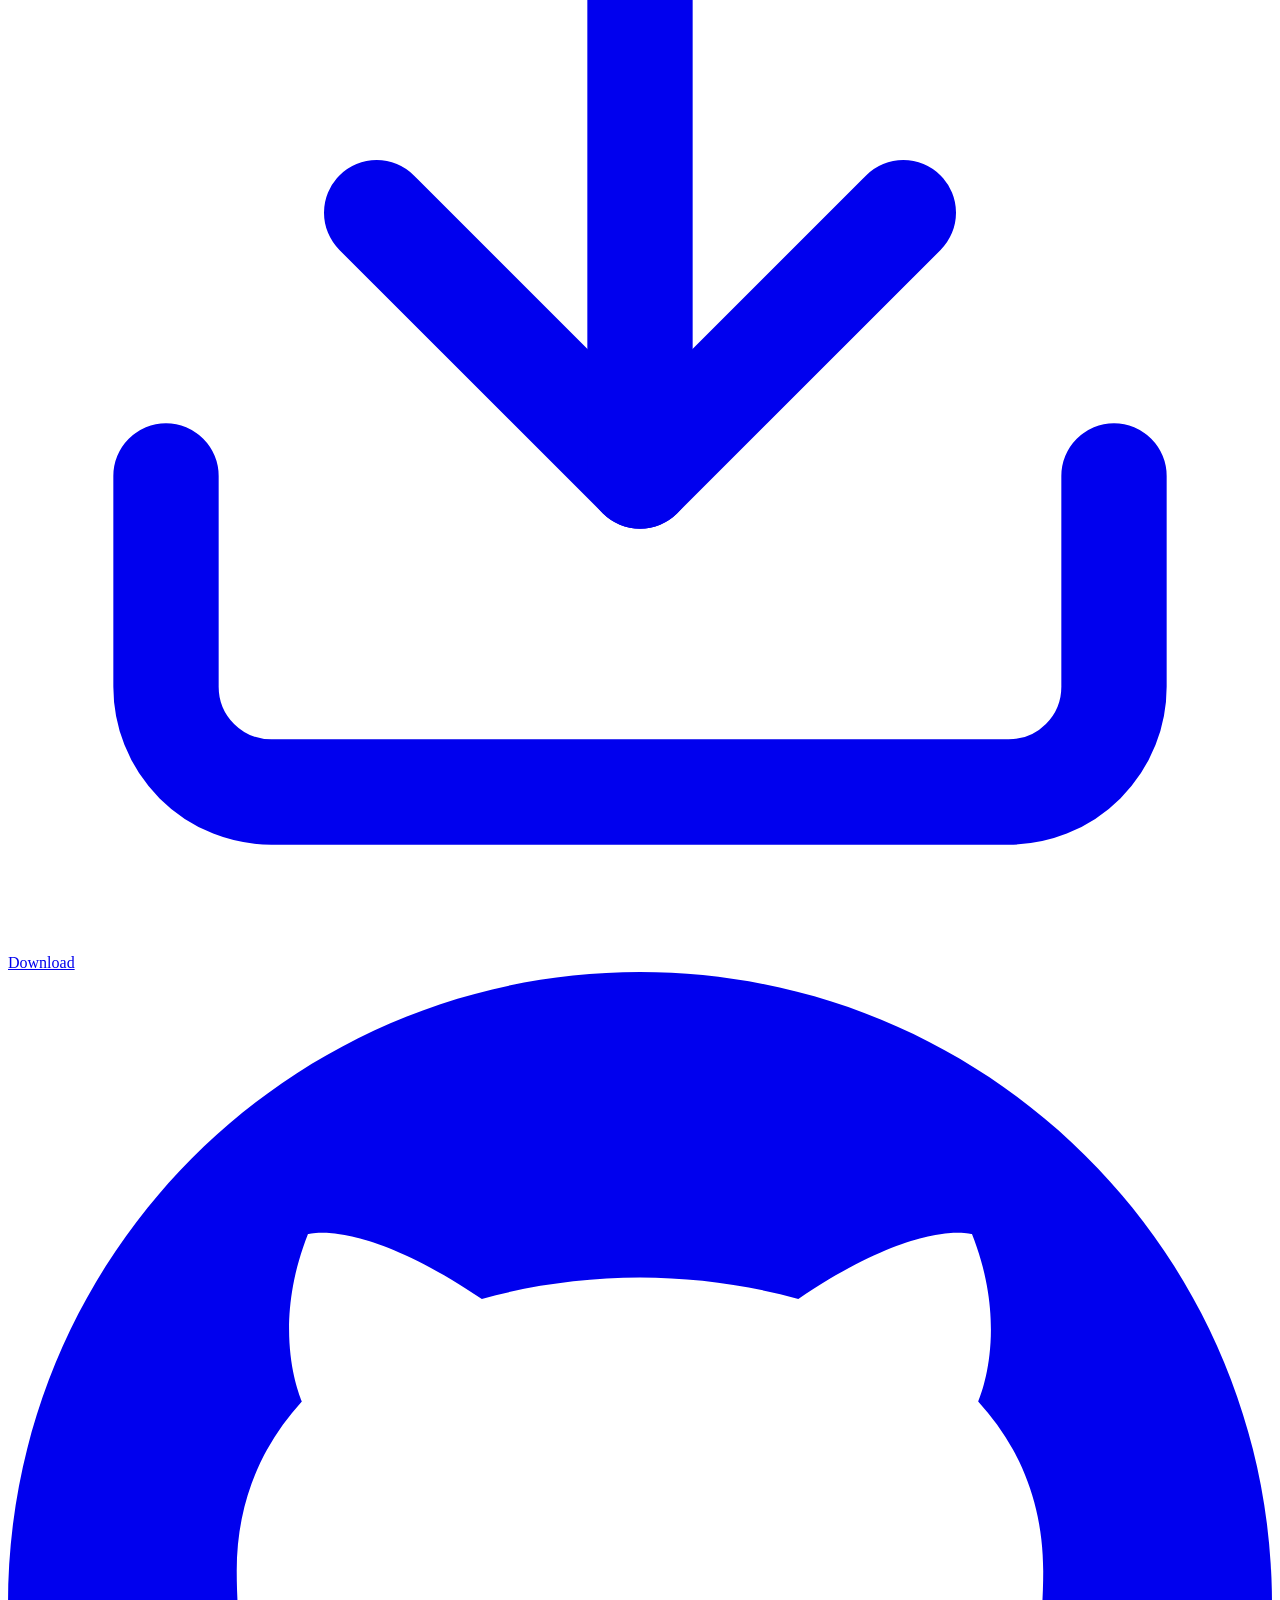
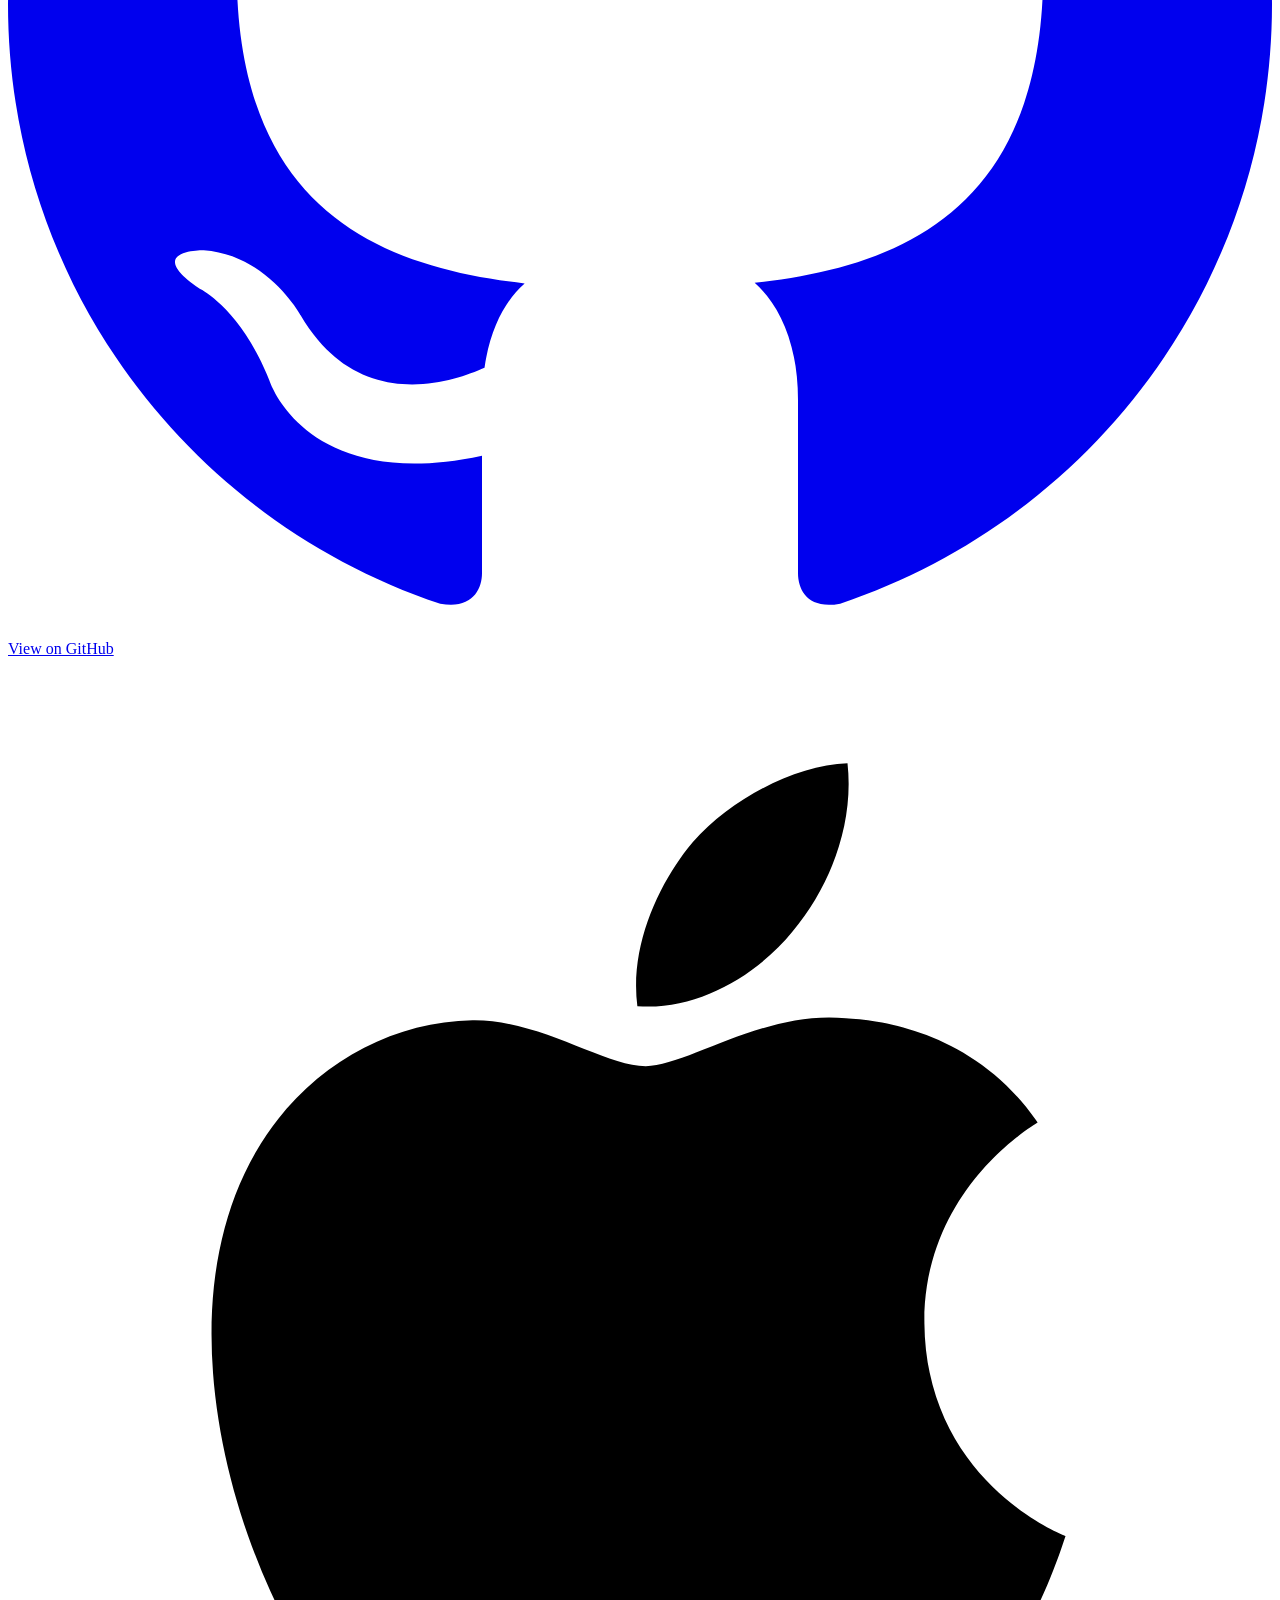
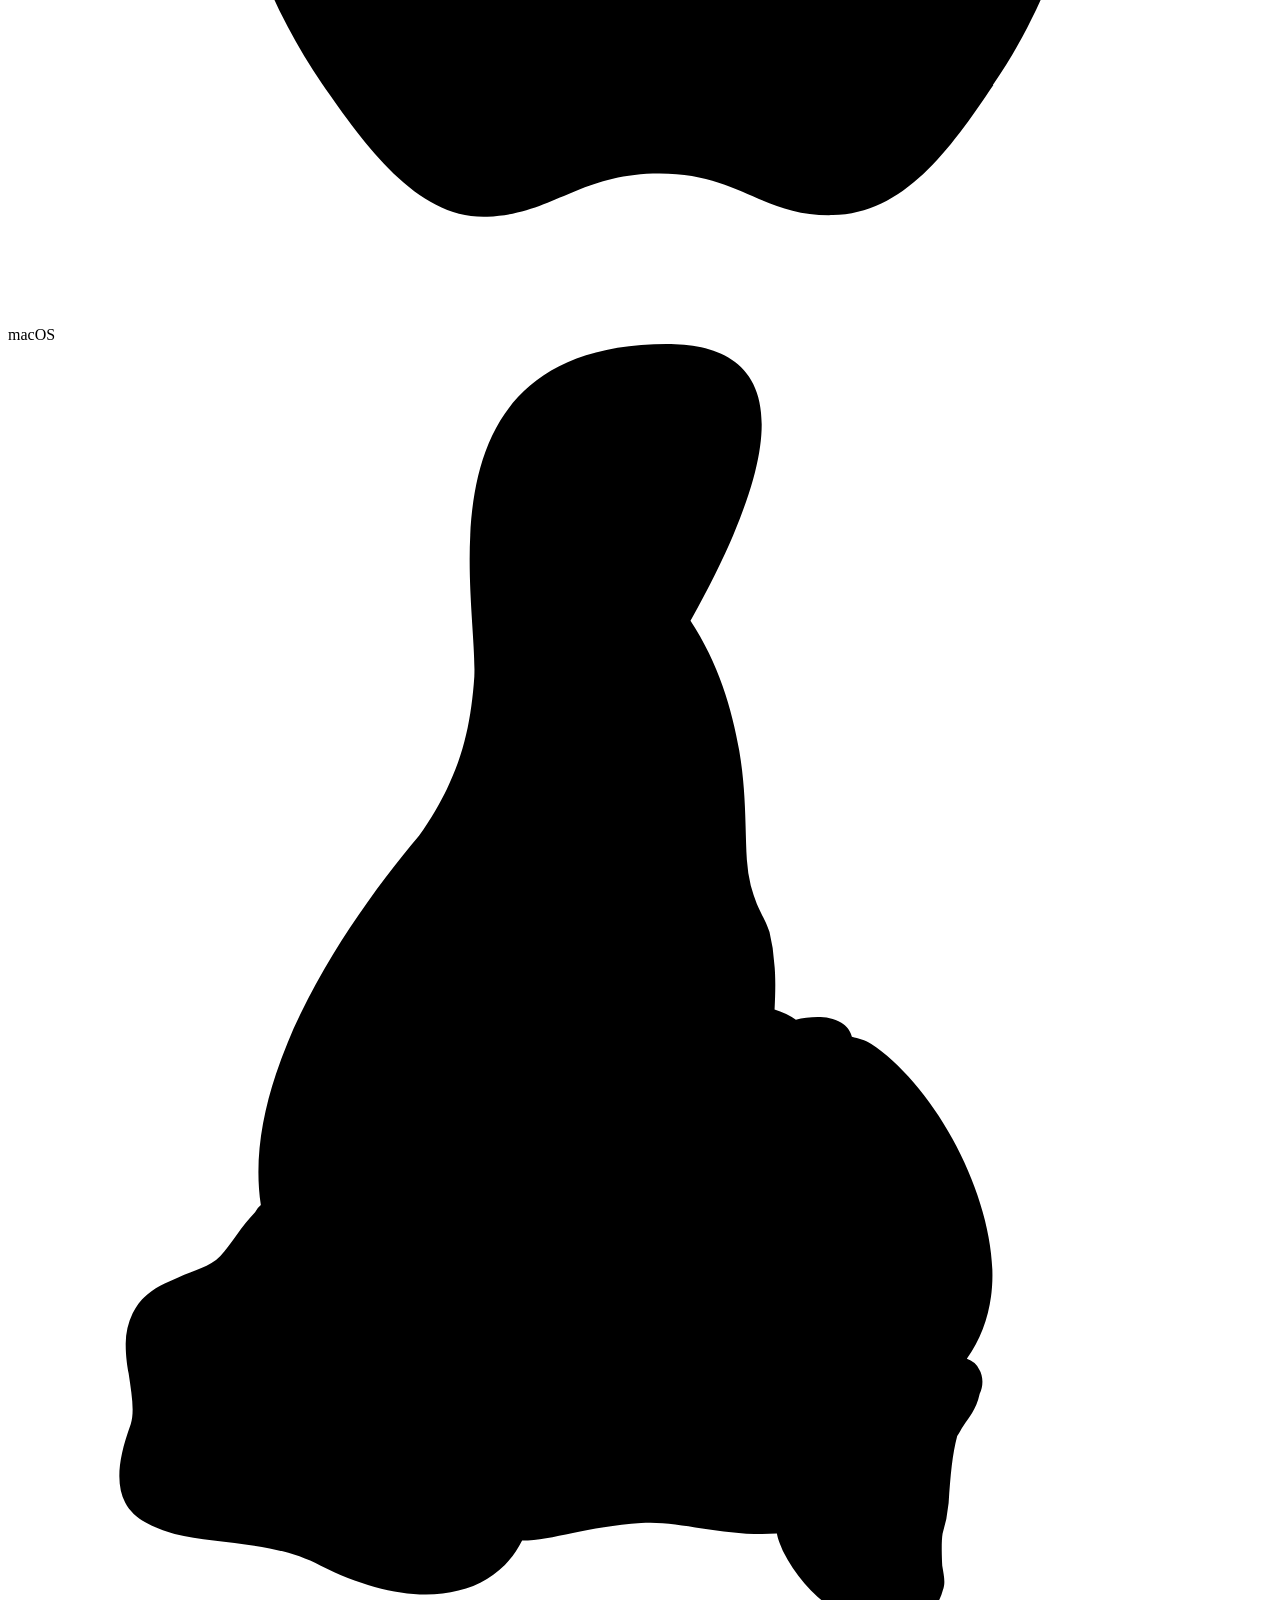
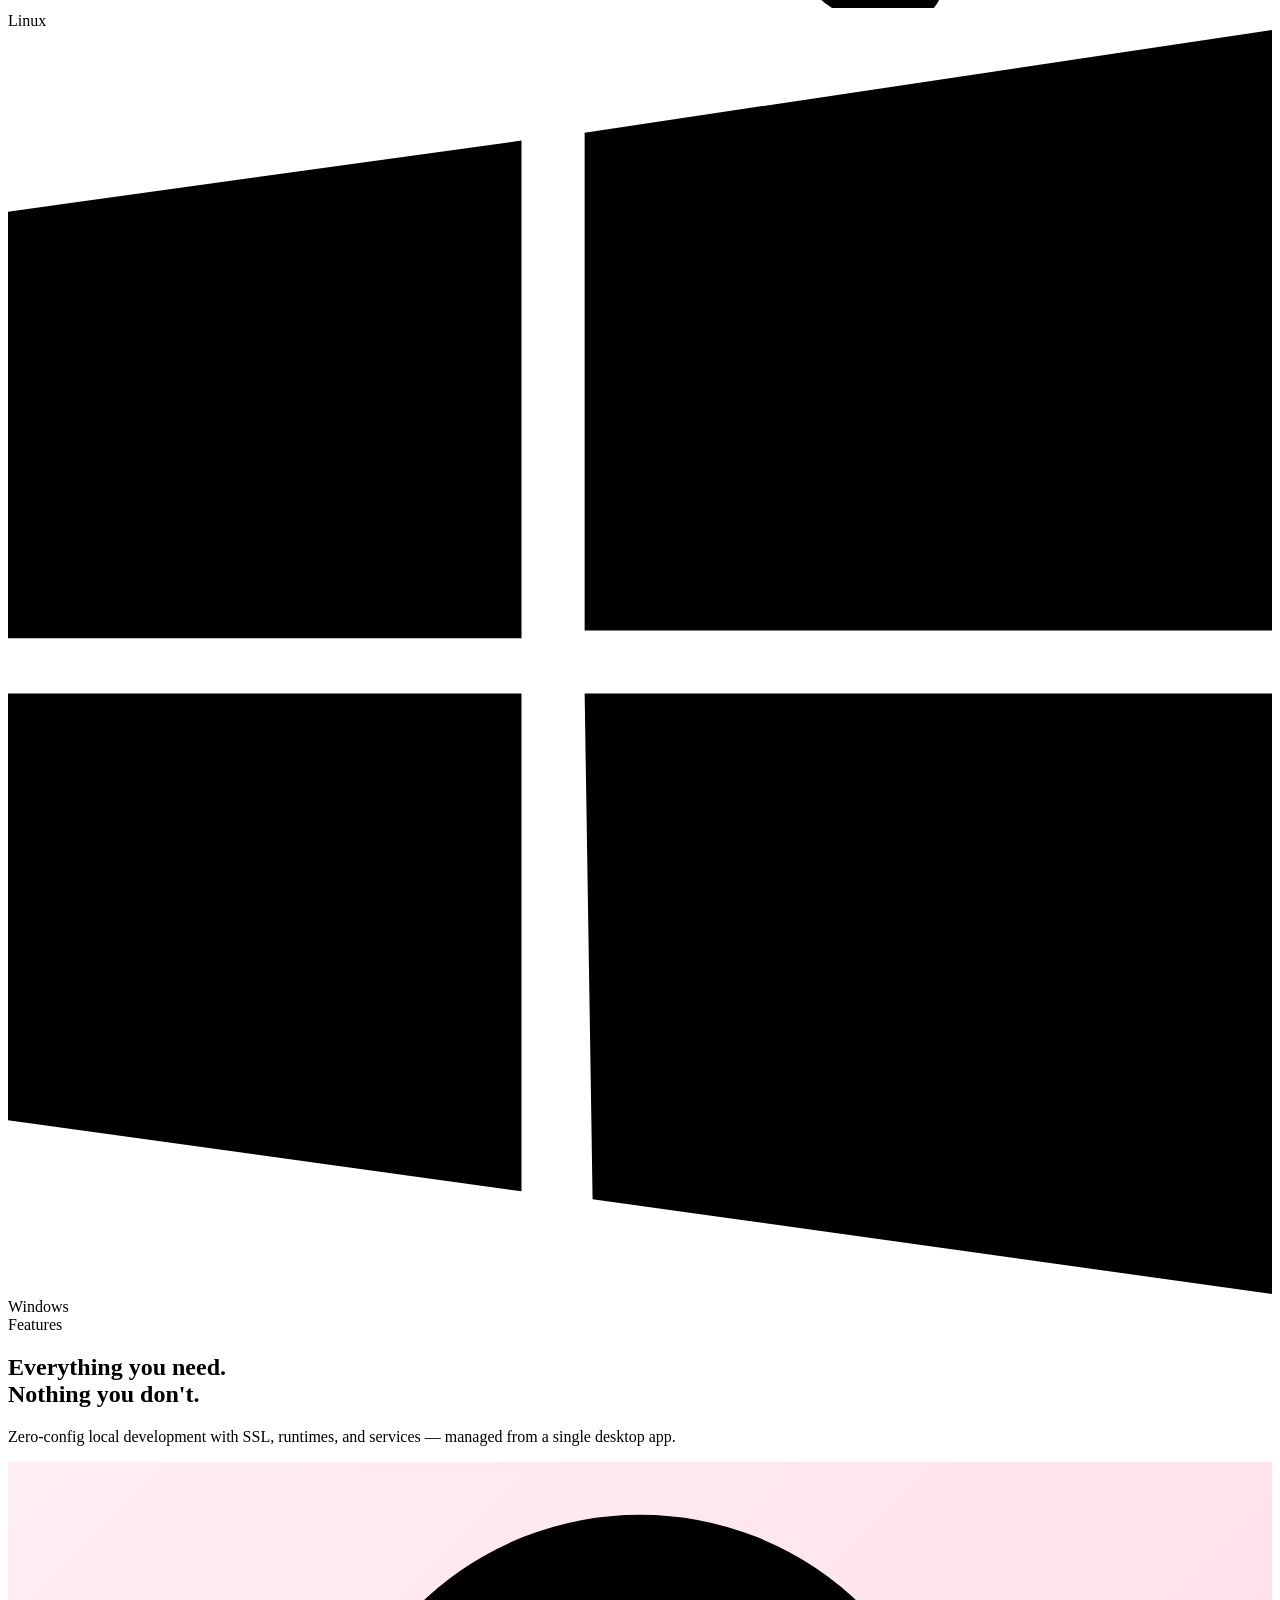
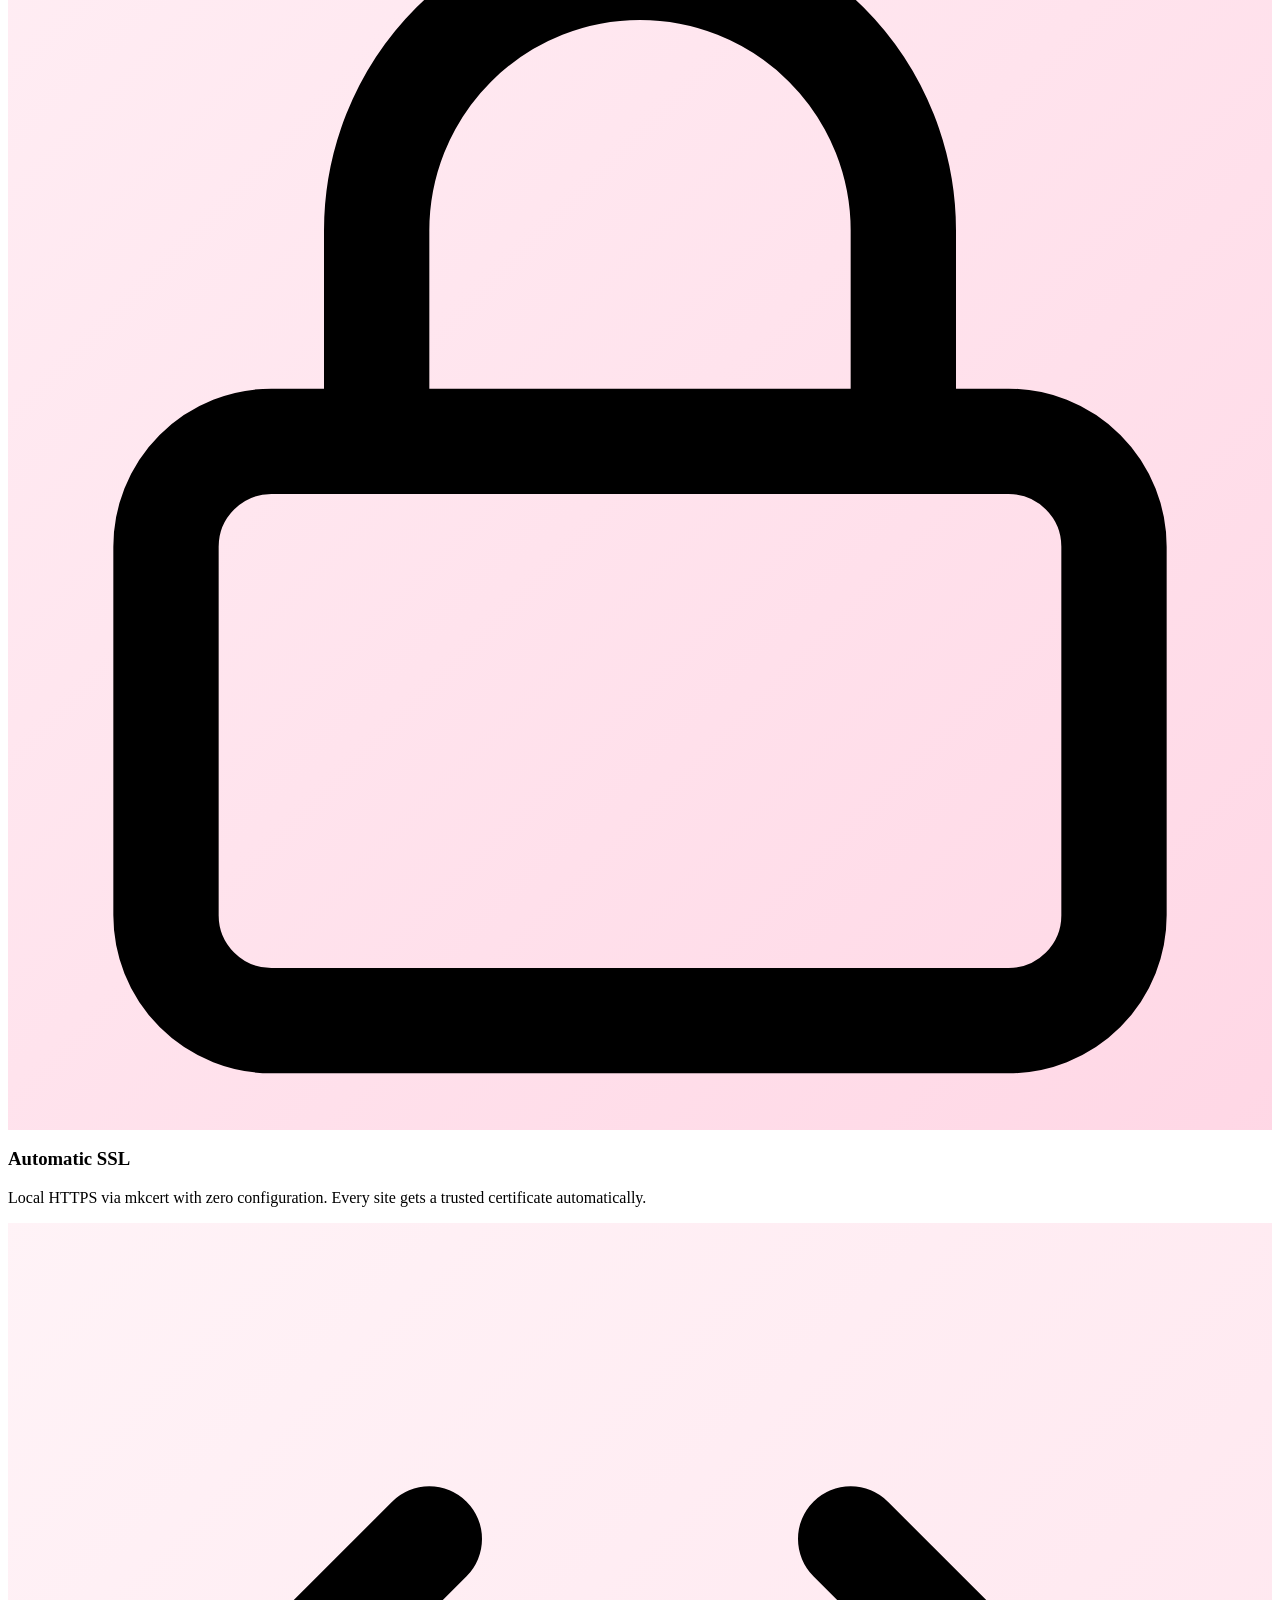
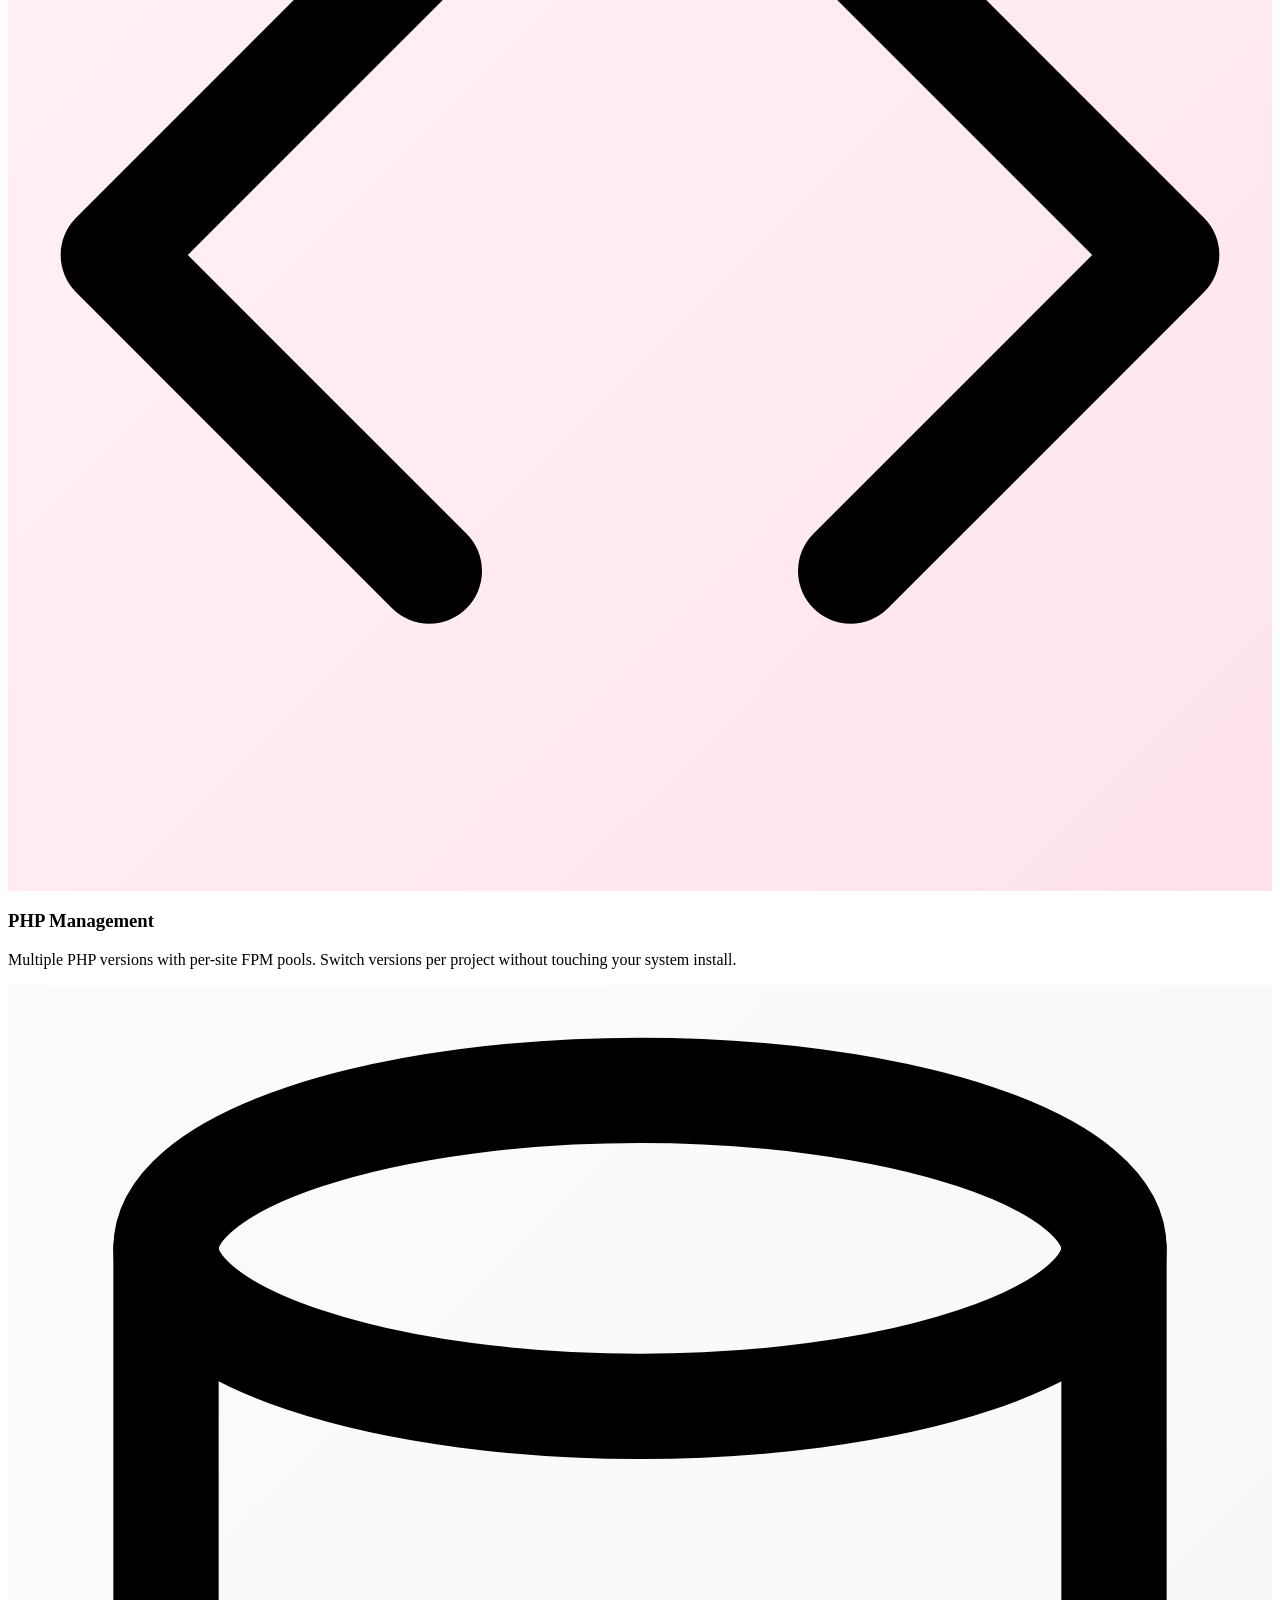
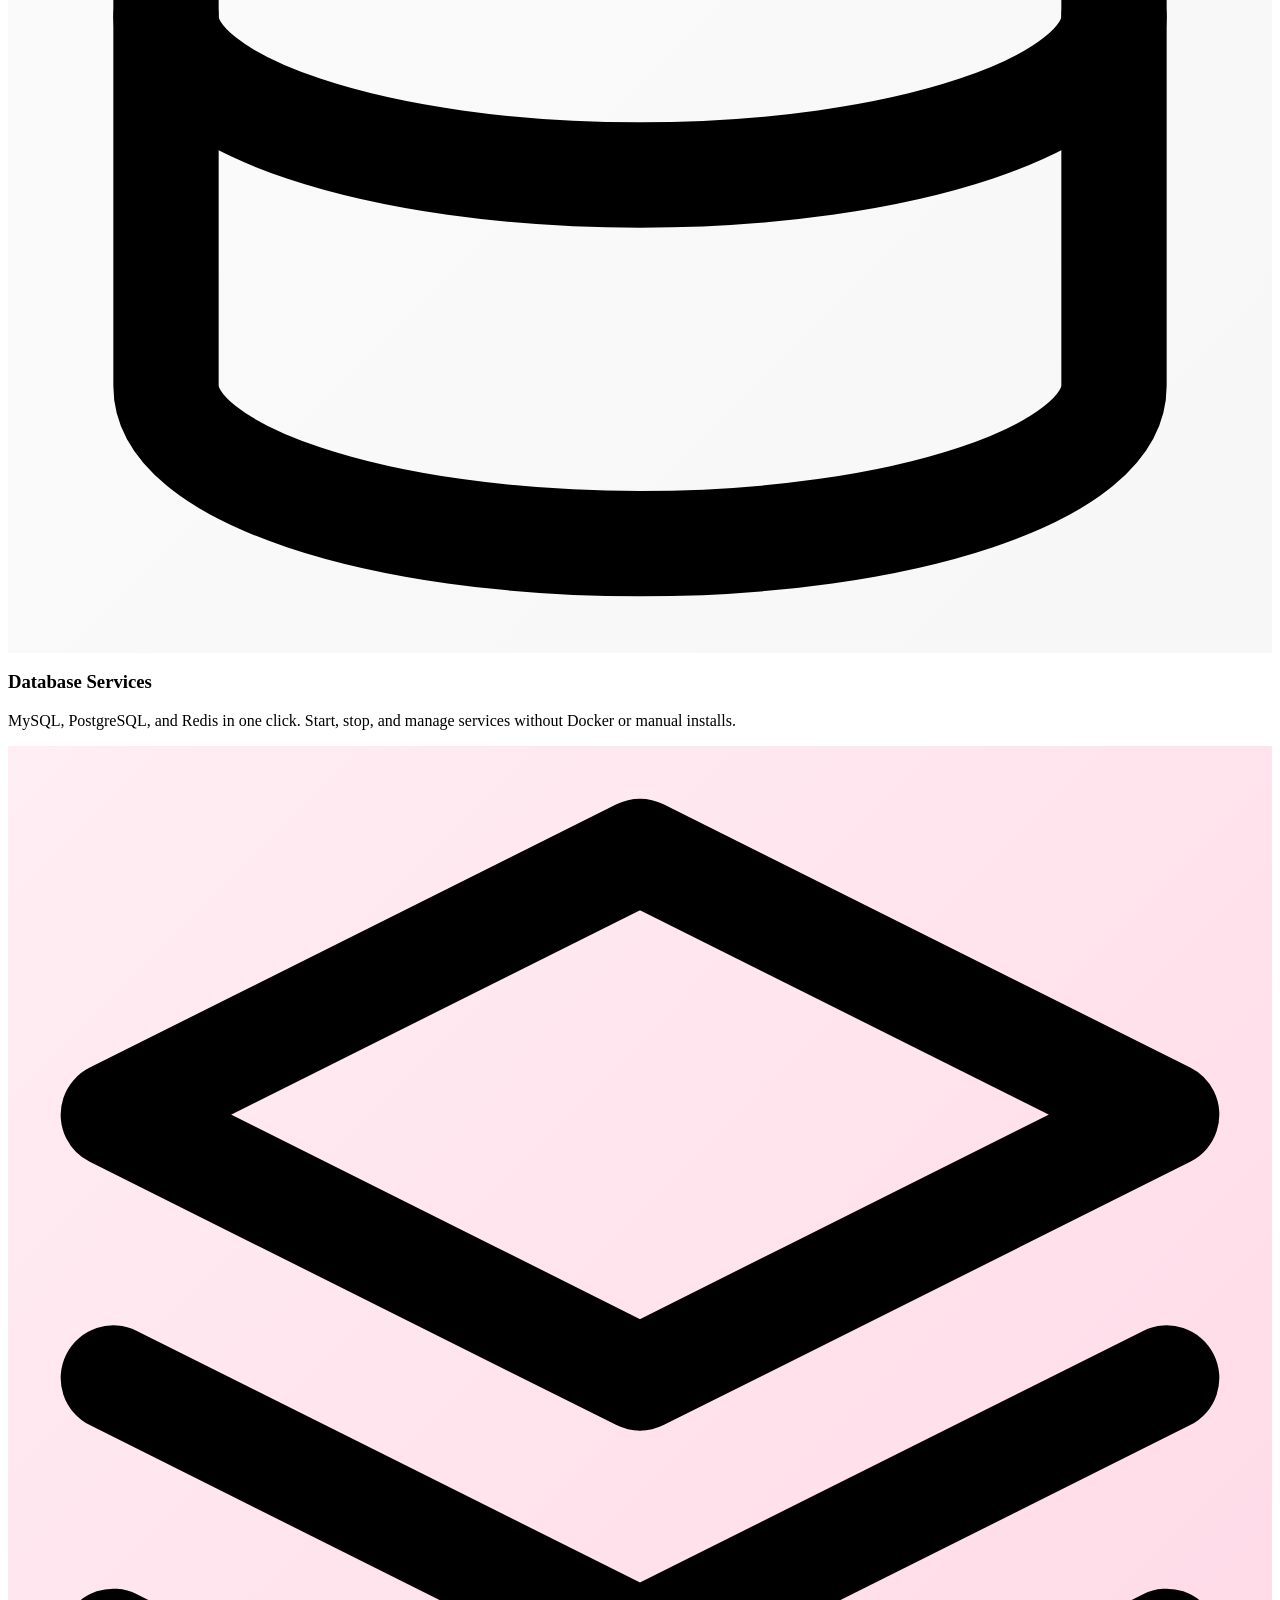
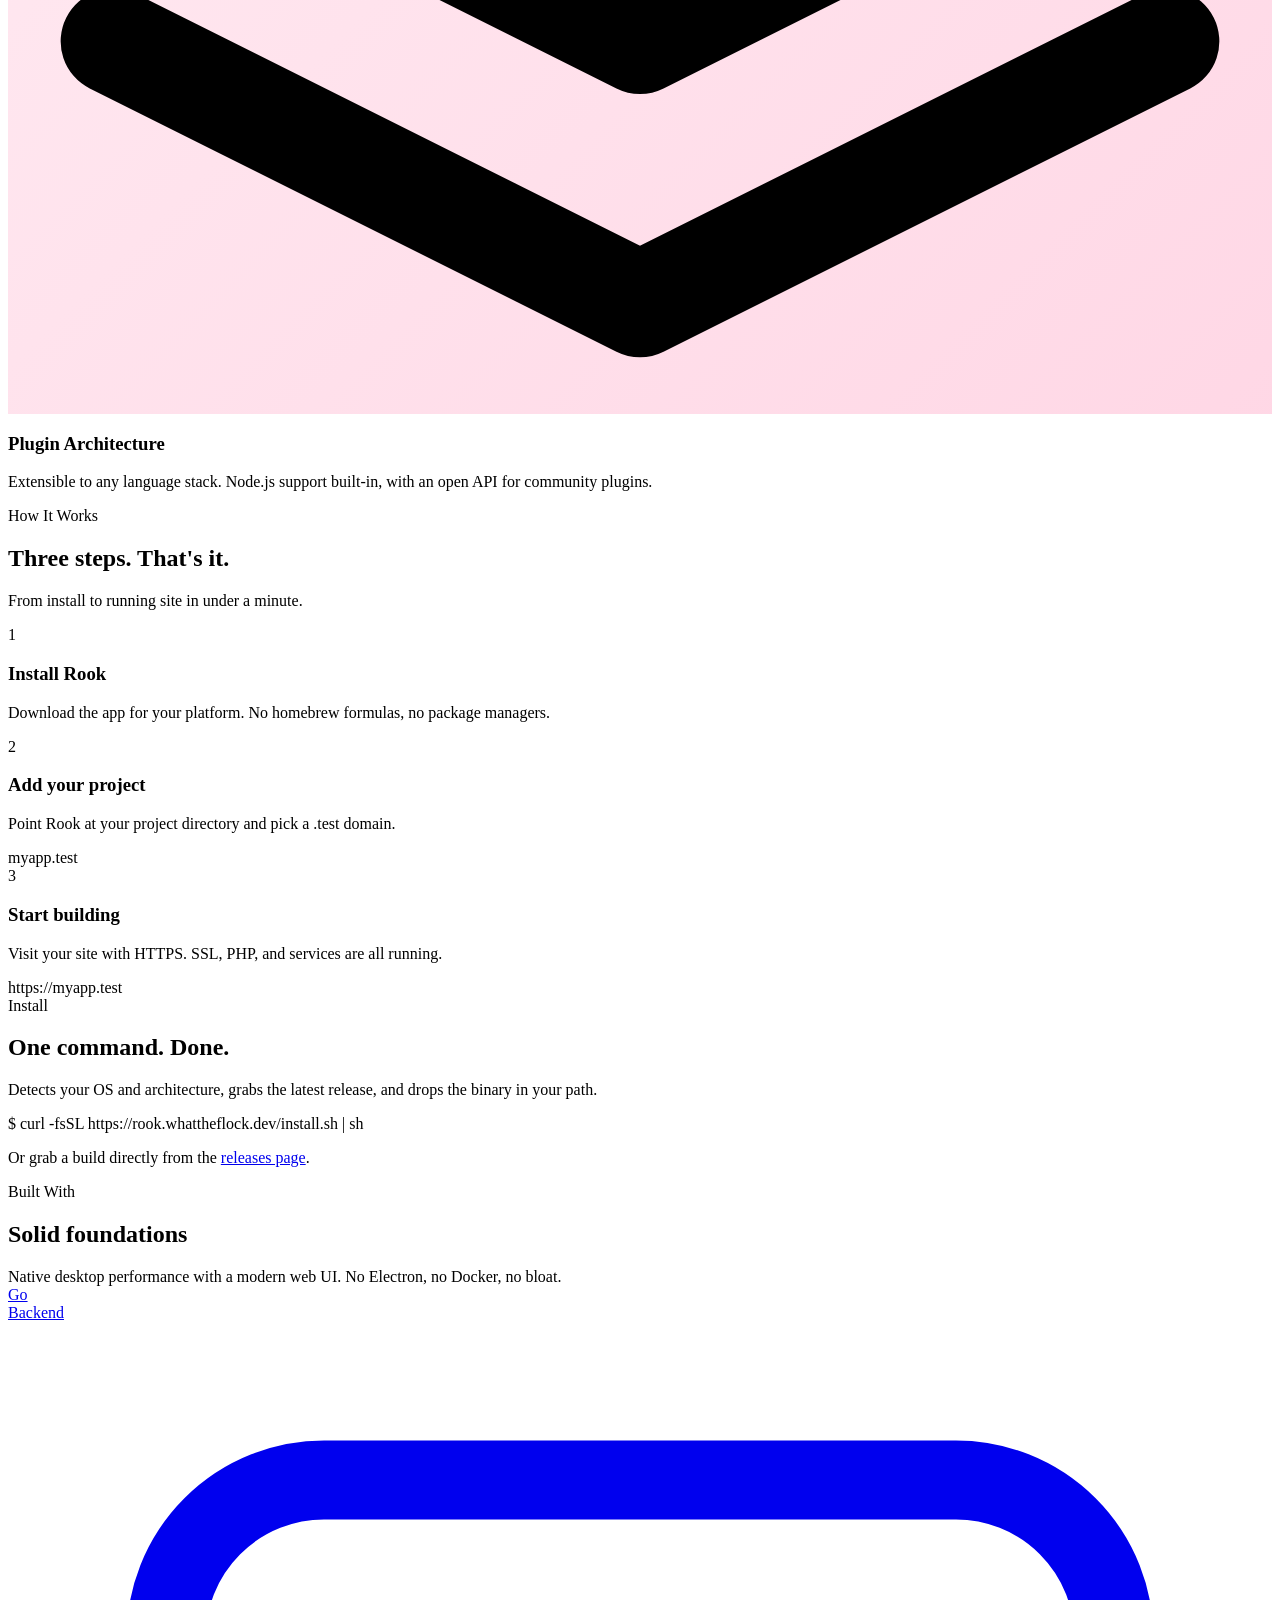
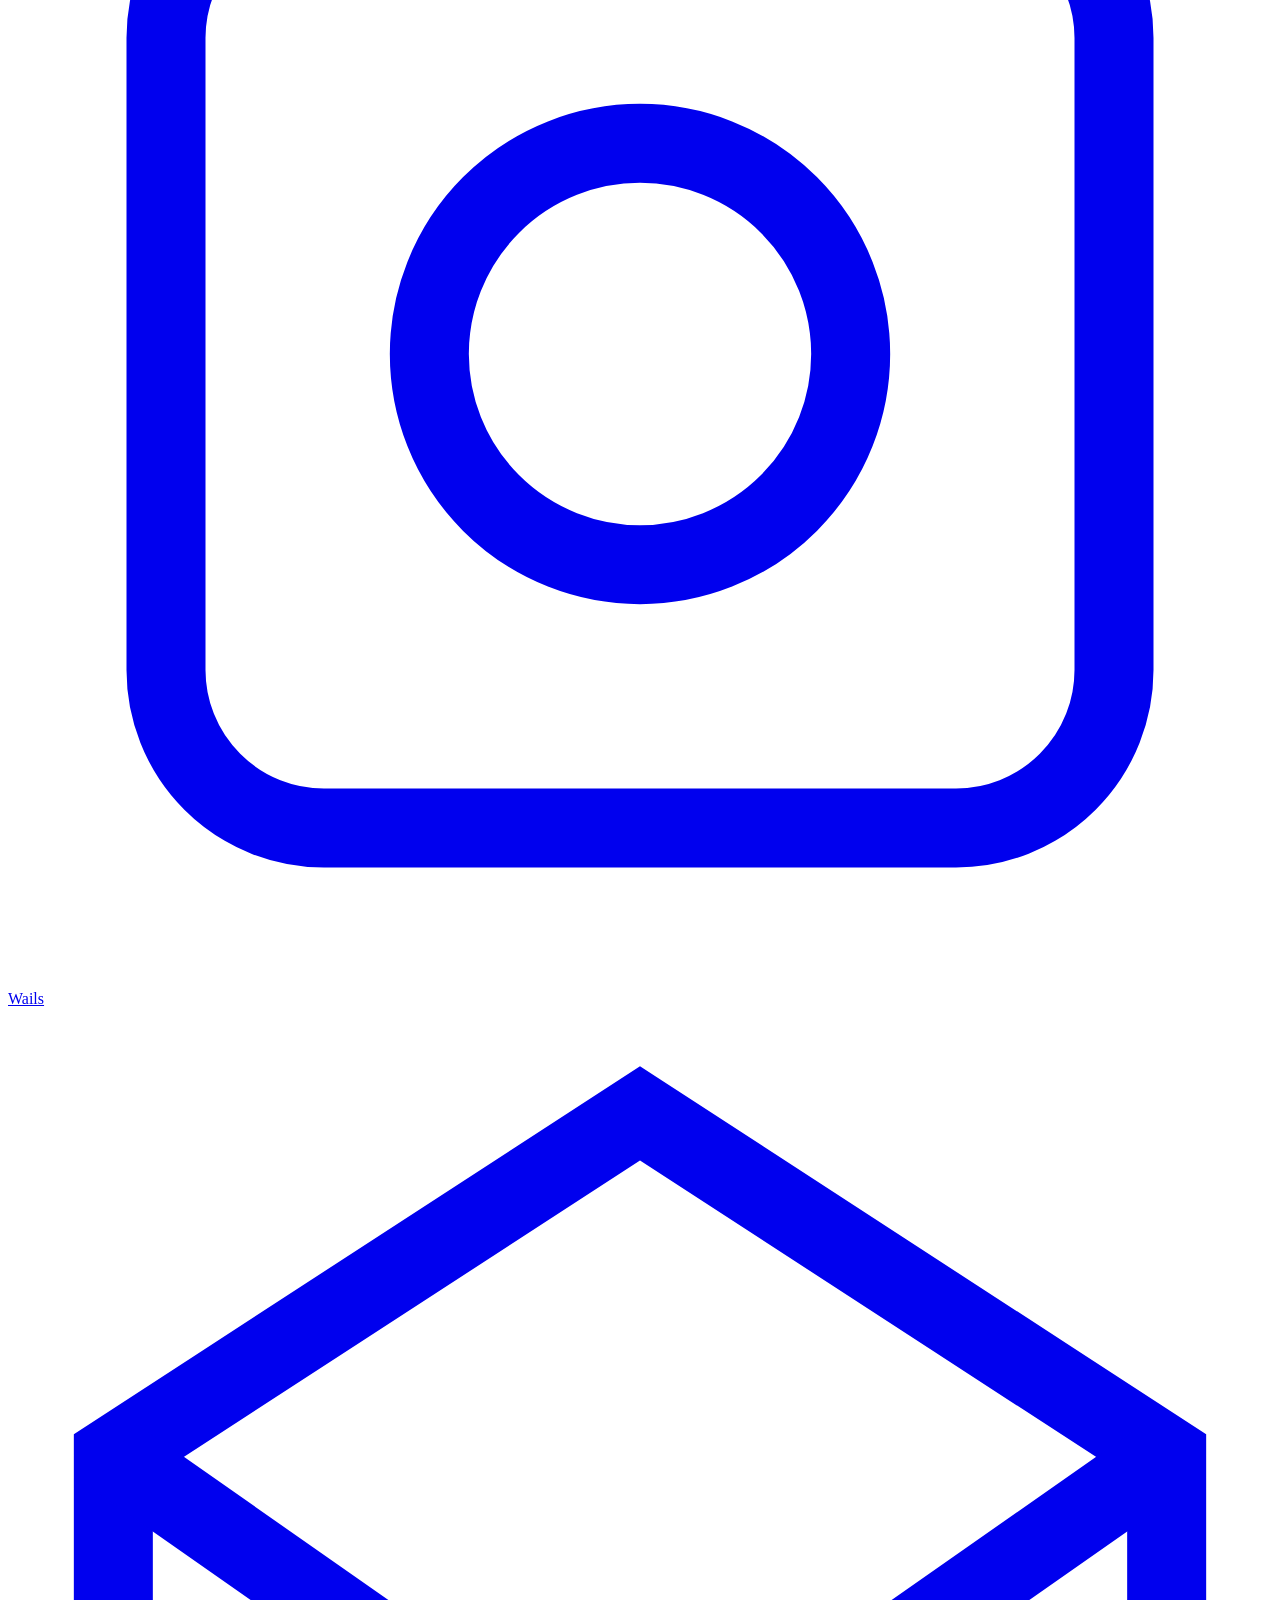
==== commit ee83dedd: "chore: add install instructions" ====
--- a/rook.whattheflock.dev/index.html
+++ b/rook.whattheflock.dev/index.html
@@ -158,6 +158,21 @@
     </div>
   </section>
 
+  <!-- Install -->
+  <section class="install" id="install">
+    <div class="container">
+      <div class="install-inner reveal">
+        <div class="section-label">Install</div>
+        <h2 class="section-title">One command. Done.</h2>
+        <p class="section-desc">Detects your OS and architecture, grabs the latest release, and drops the binary in your path.</p>
+        <div class="install-code">
+          <span class="install-prompt">$ </span>curl -fsSL https://rook.whattheflock.dev/install.sh | sh
+        </div>
+        <p class="install-note">Or grab a build directly from the <a href="https://github.com/andybarilla/rook/releases">releases page</a>.</p>
+      </div>
+    </div>
+  </section>
+
   <!-- Tech -->
   <section class="tech" id="tech">
     <div class="container">
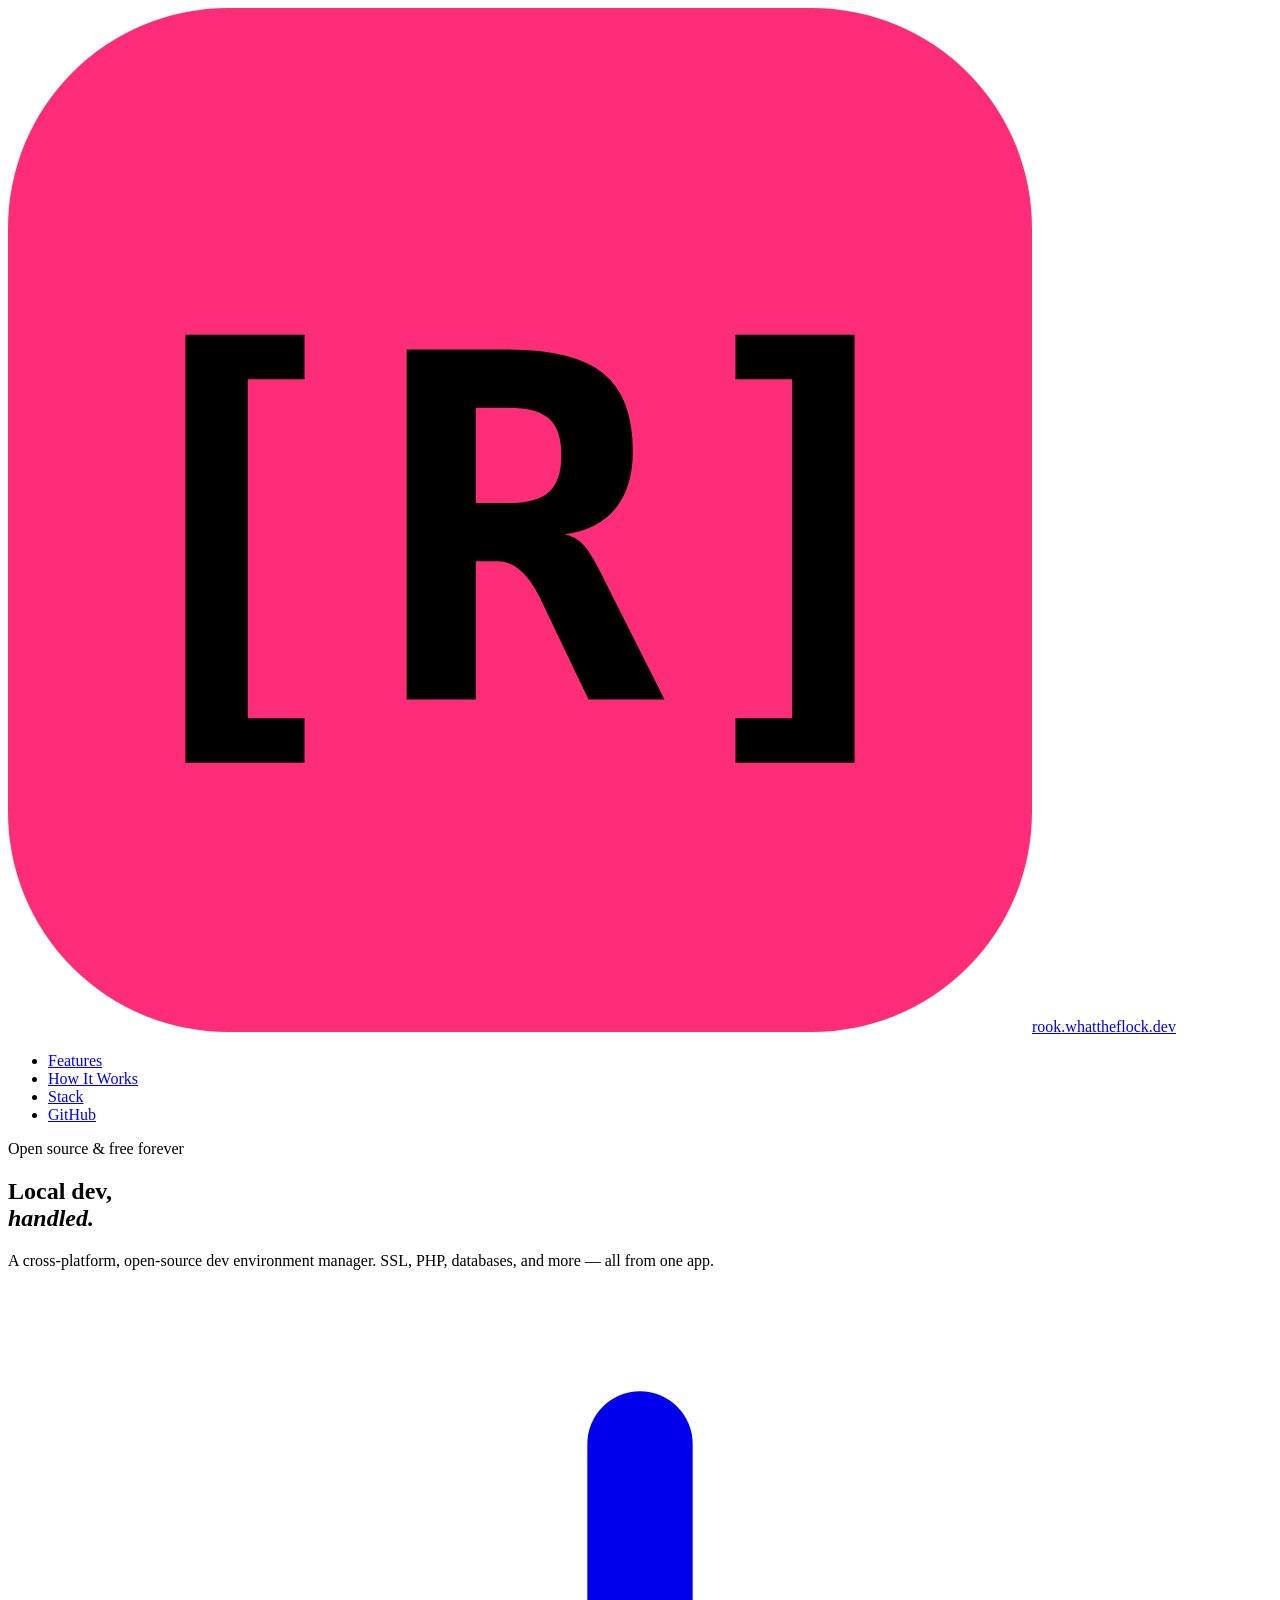
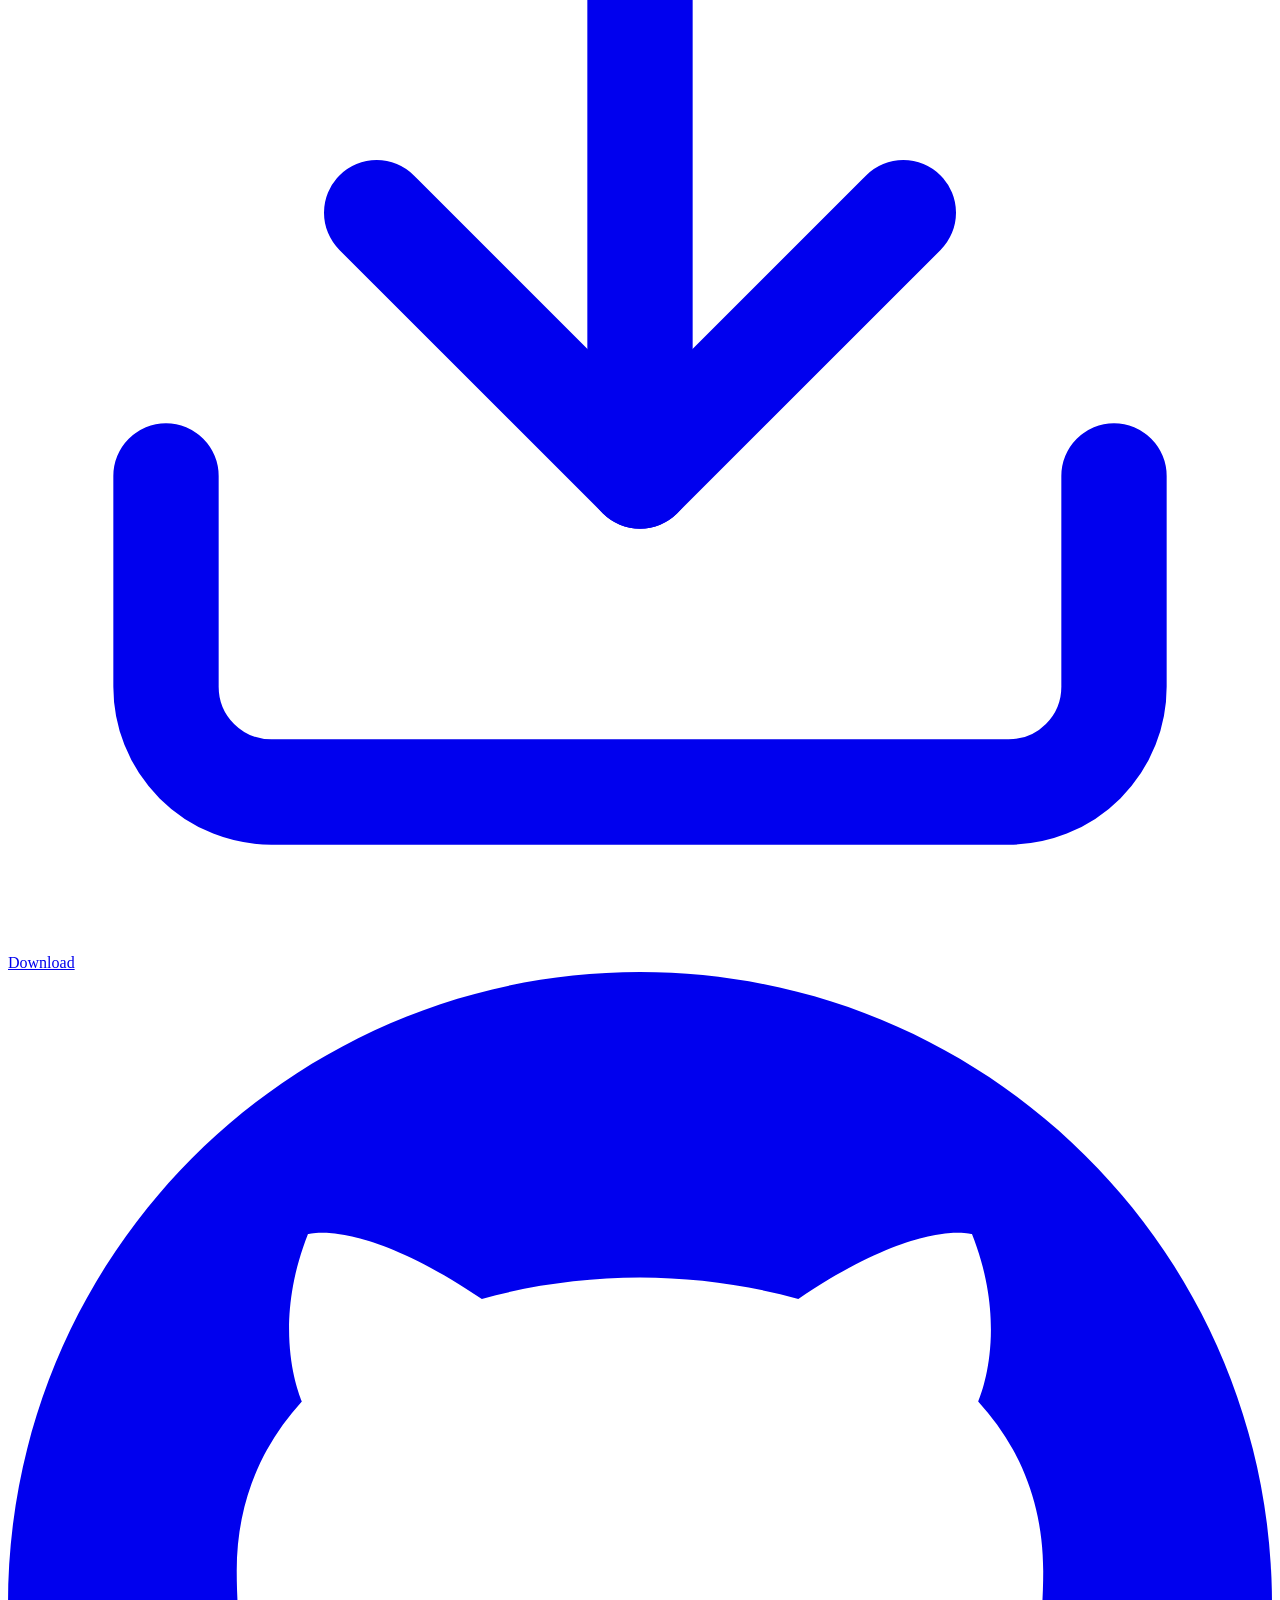
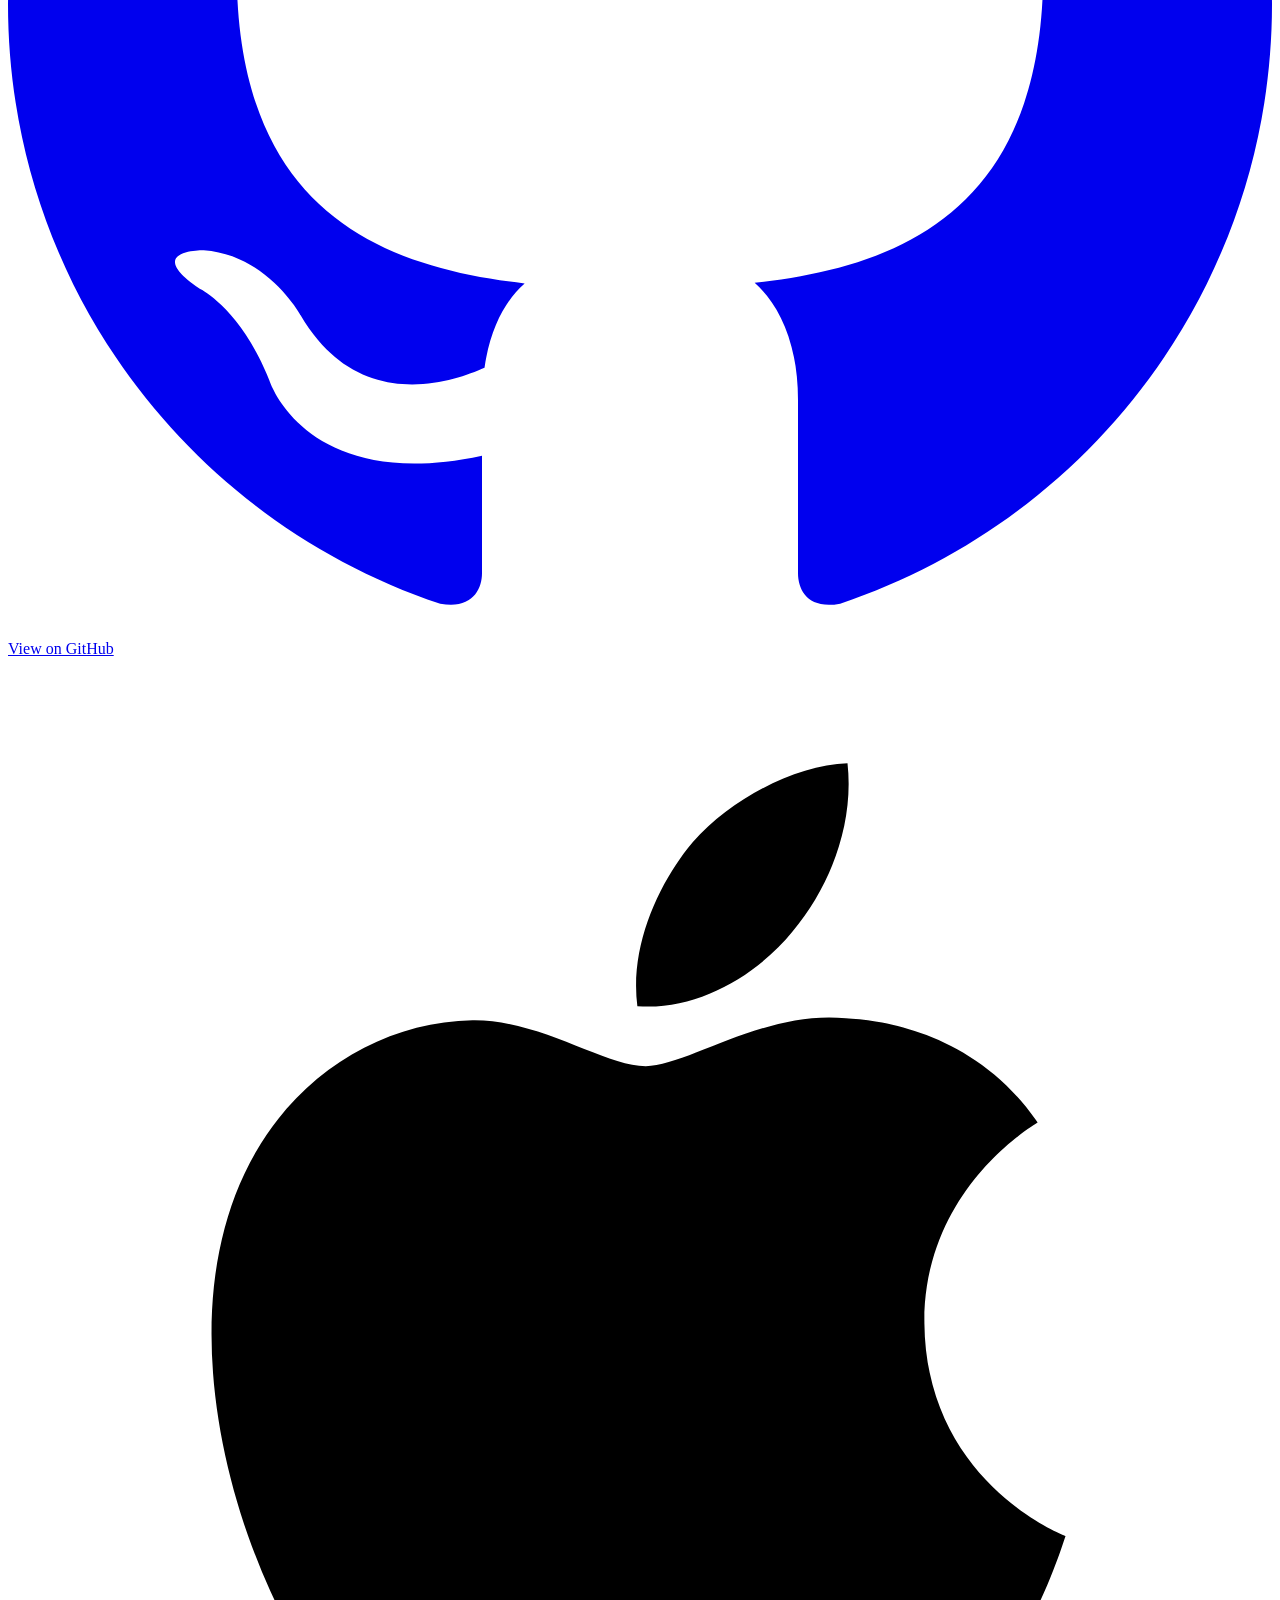
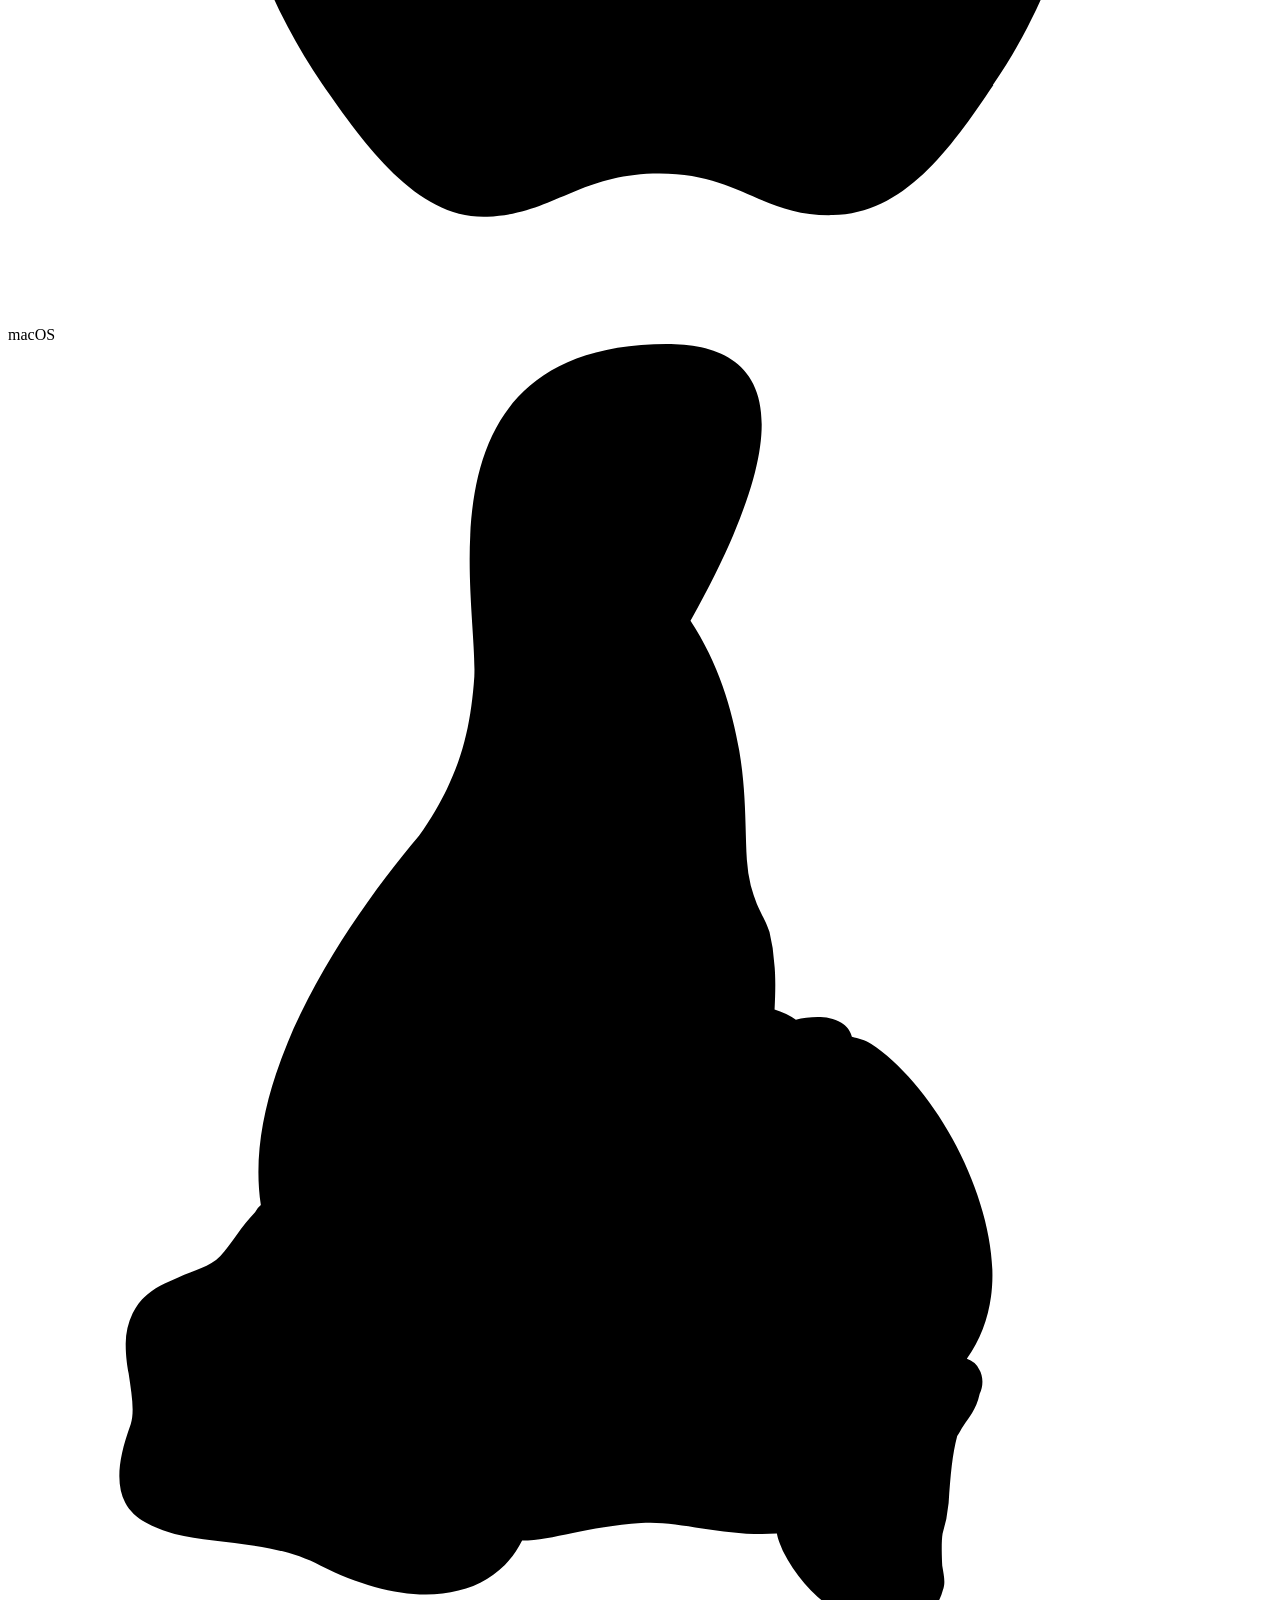
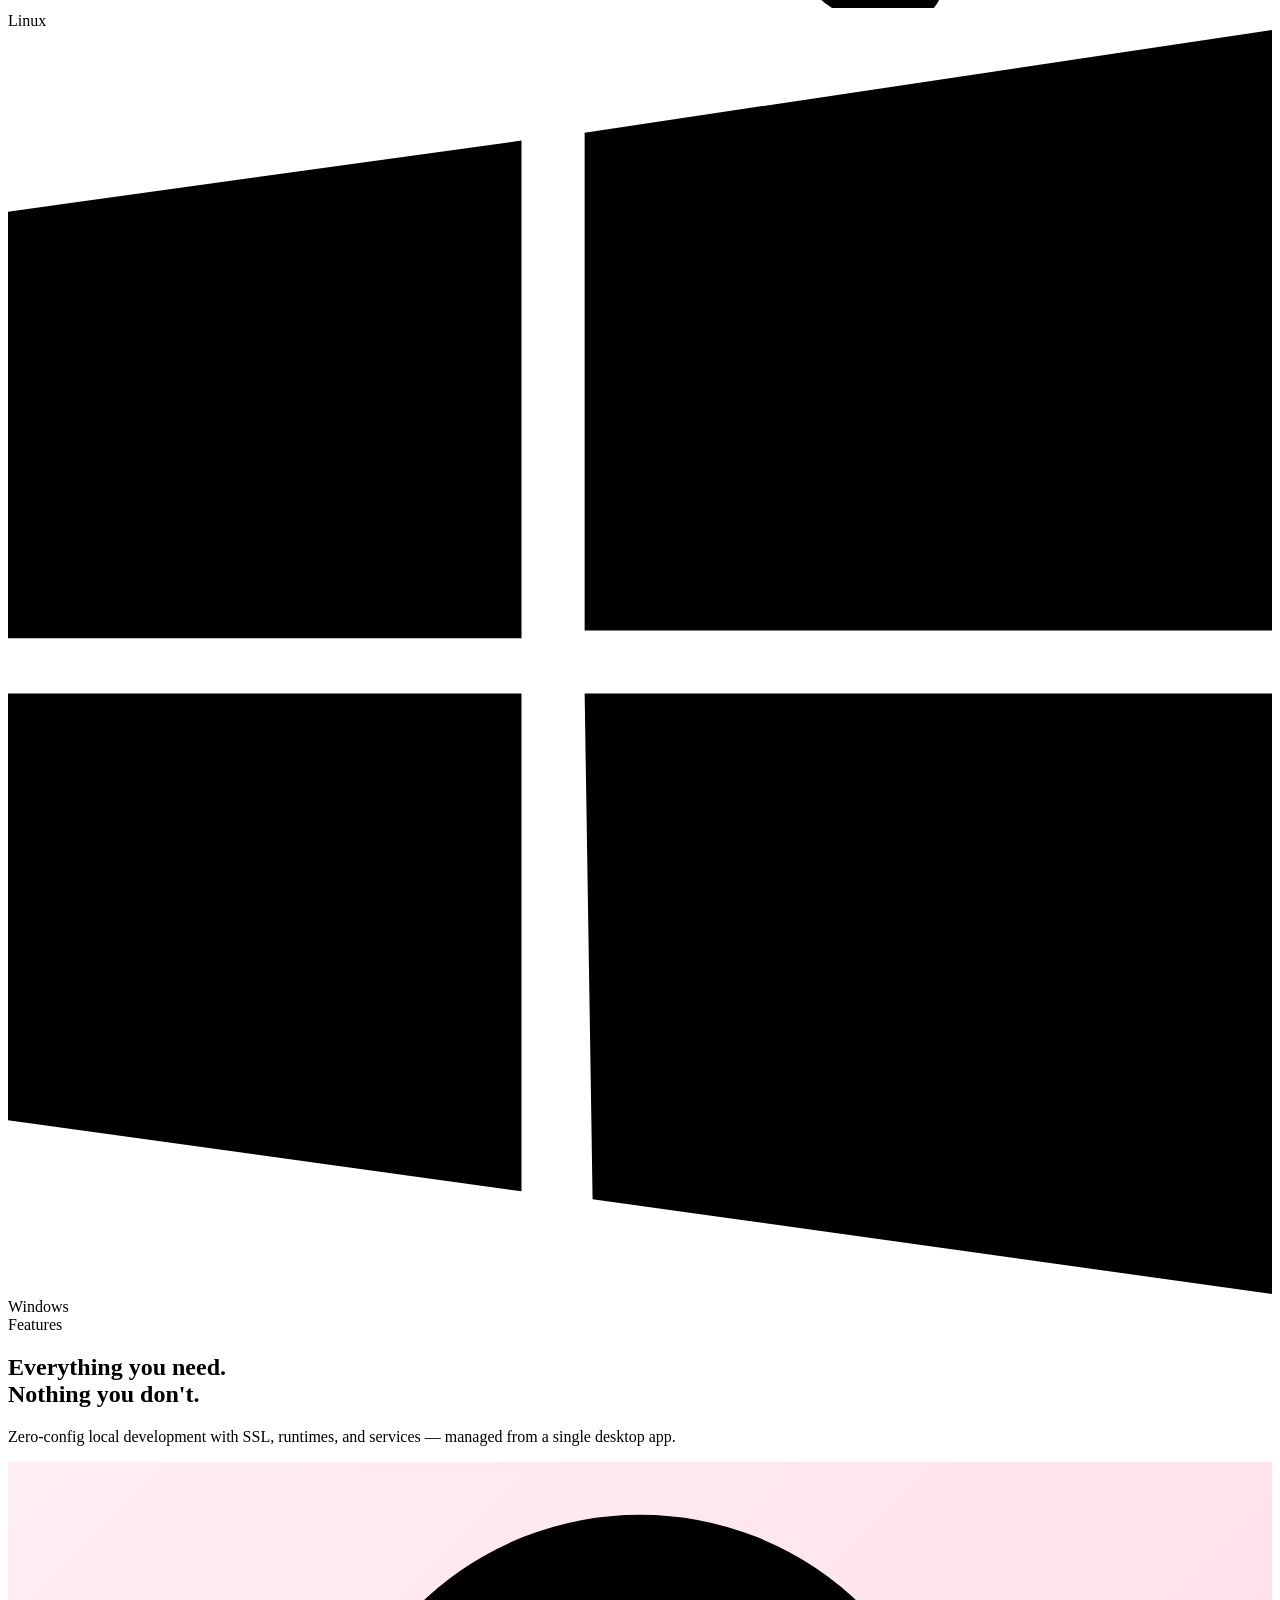
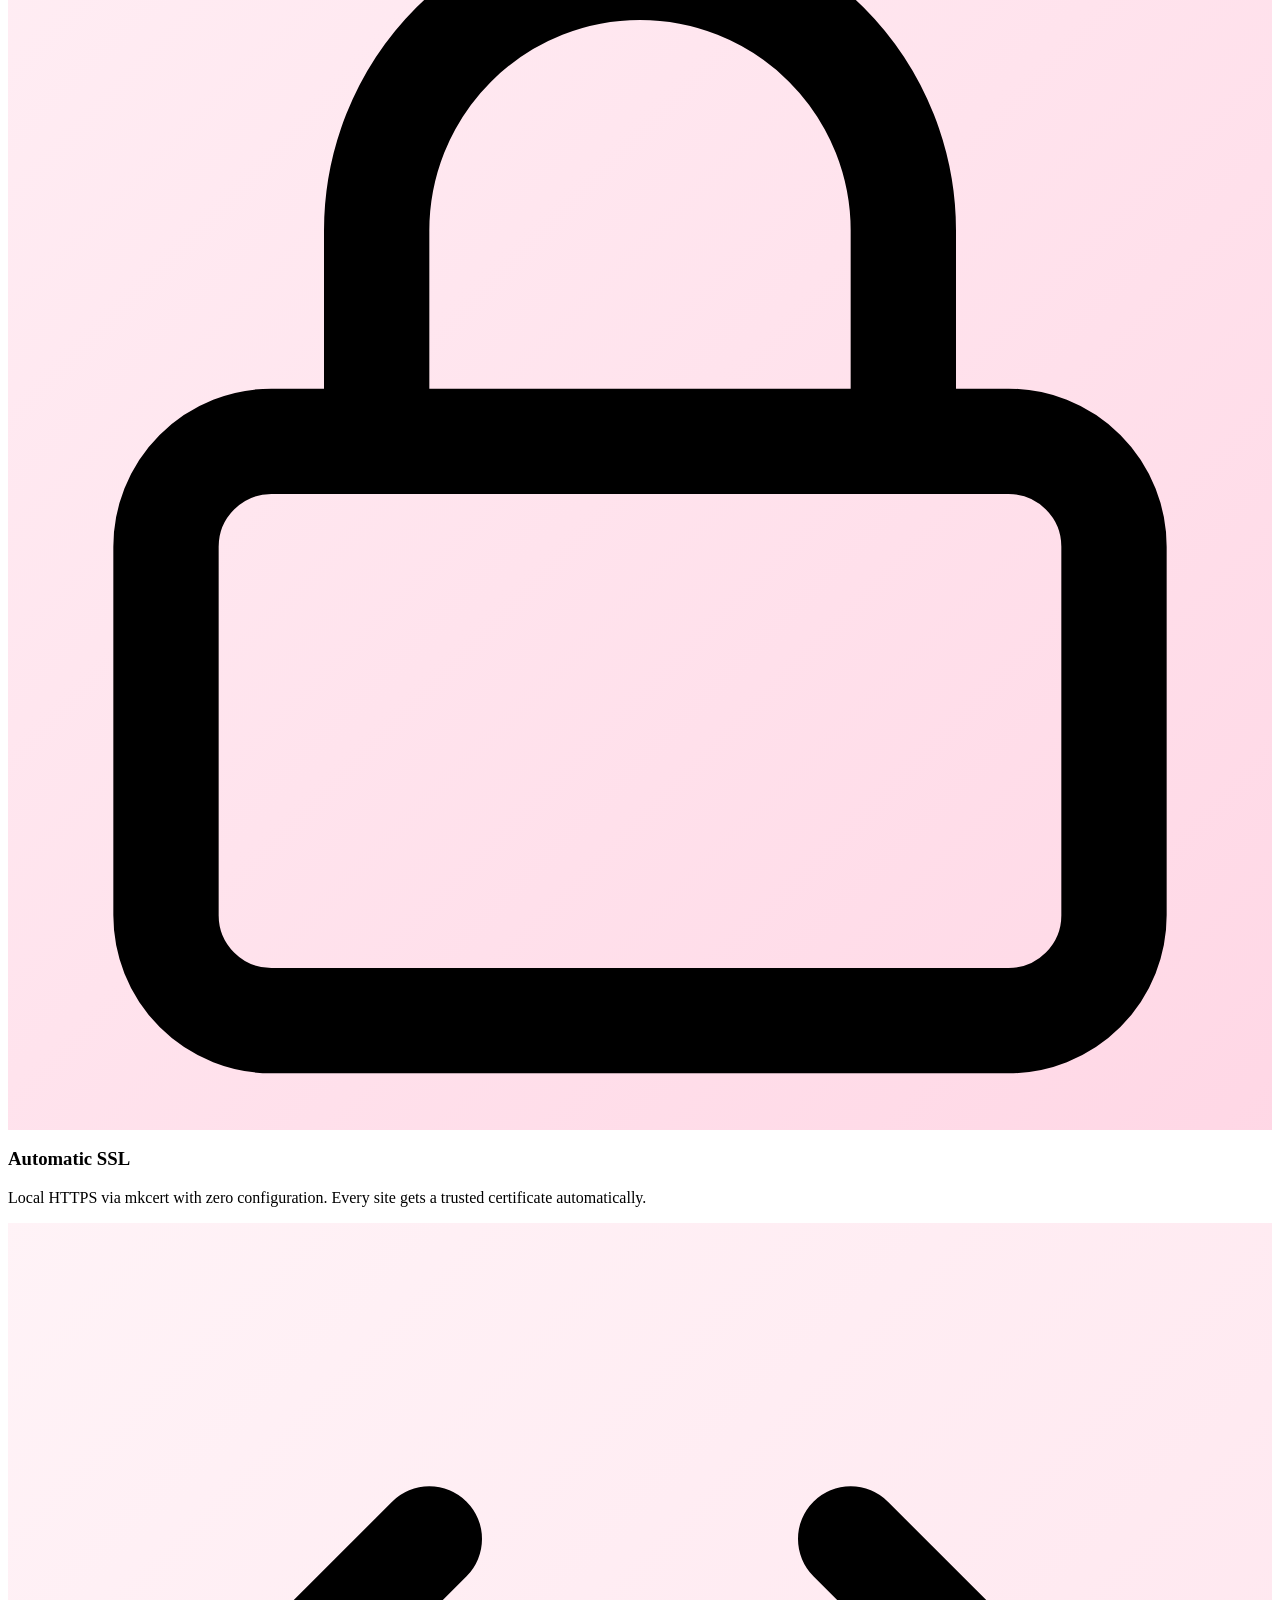
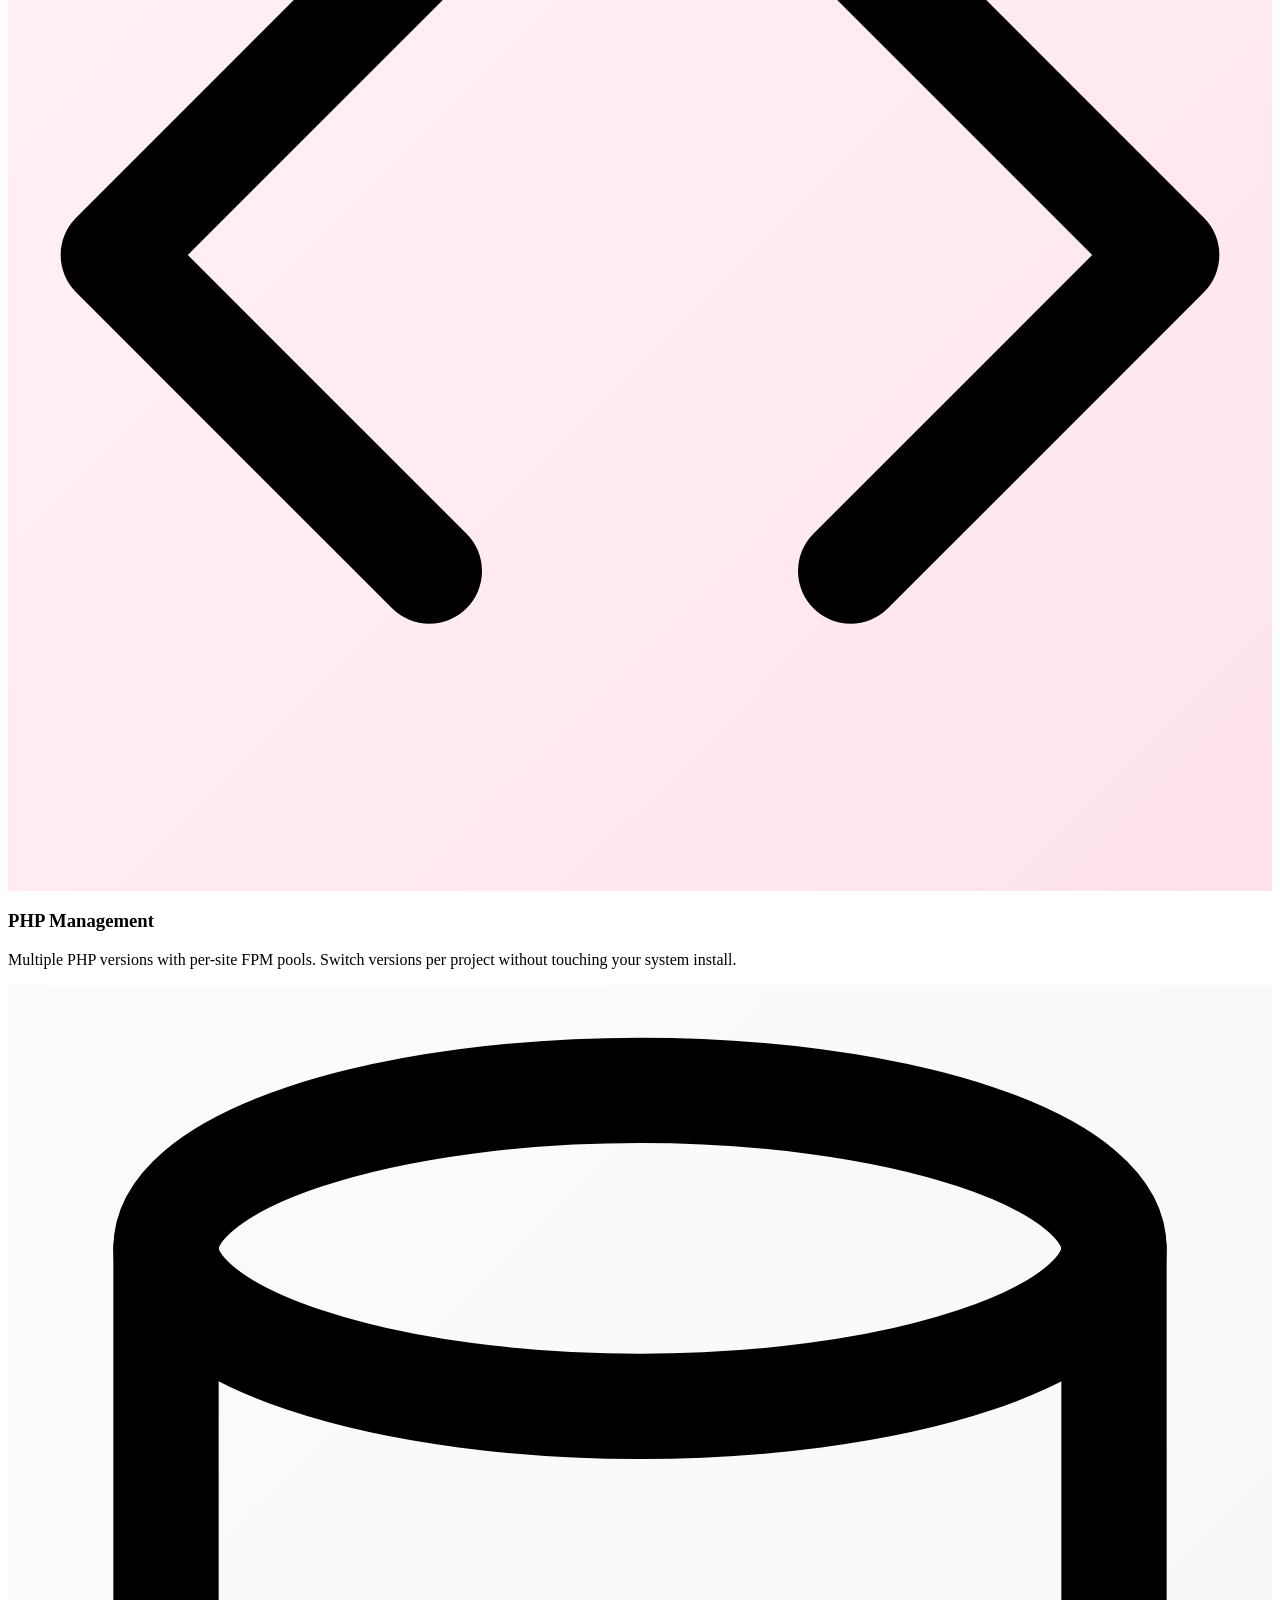
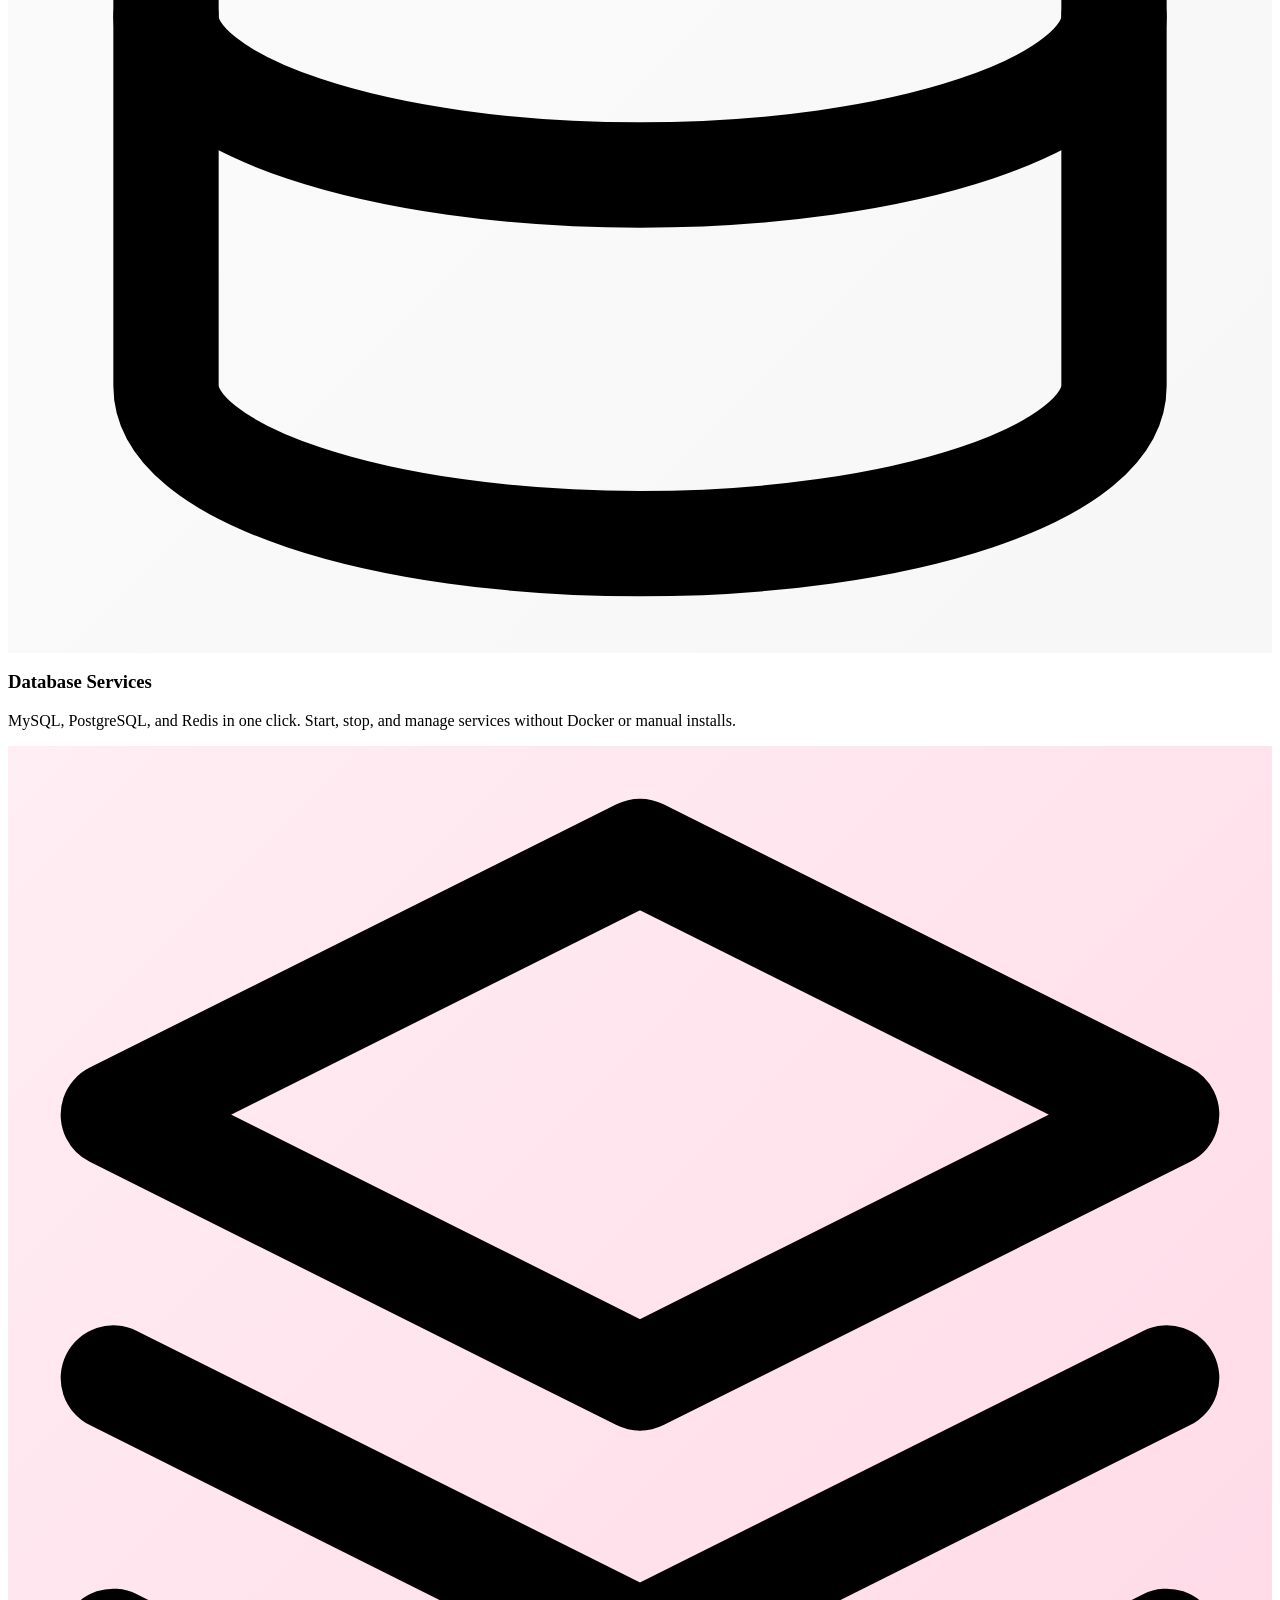
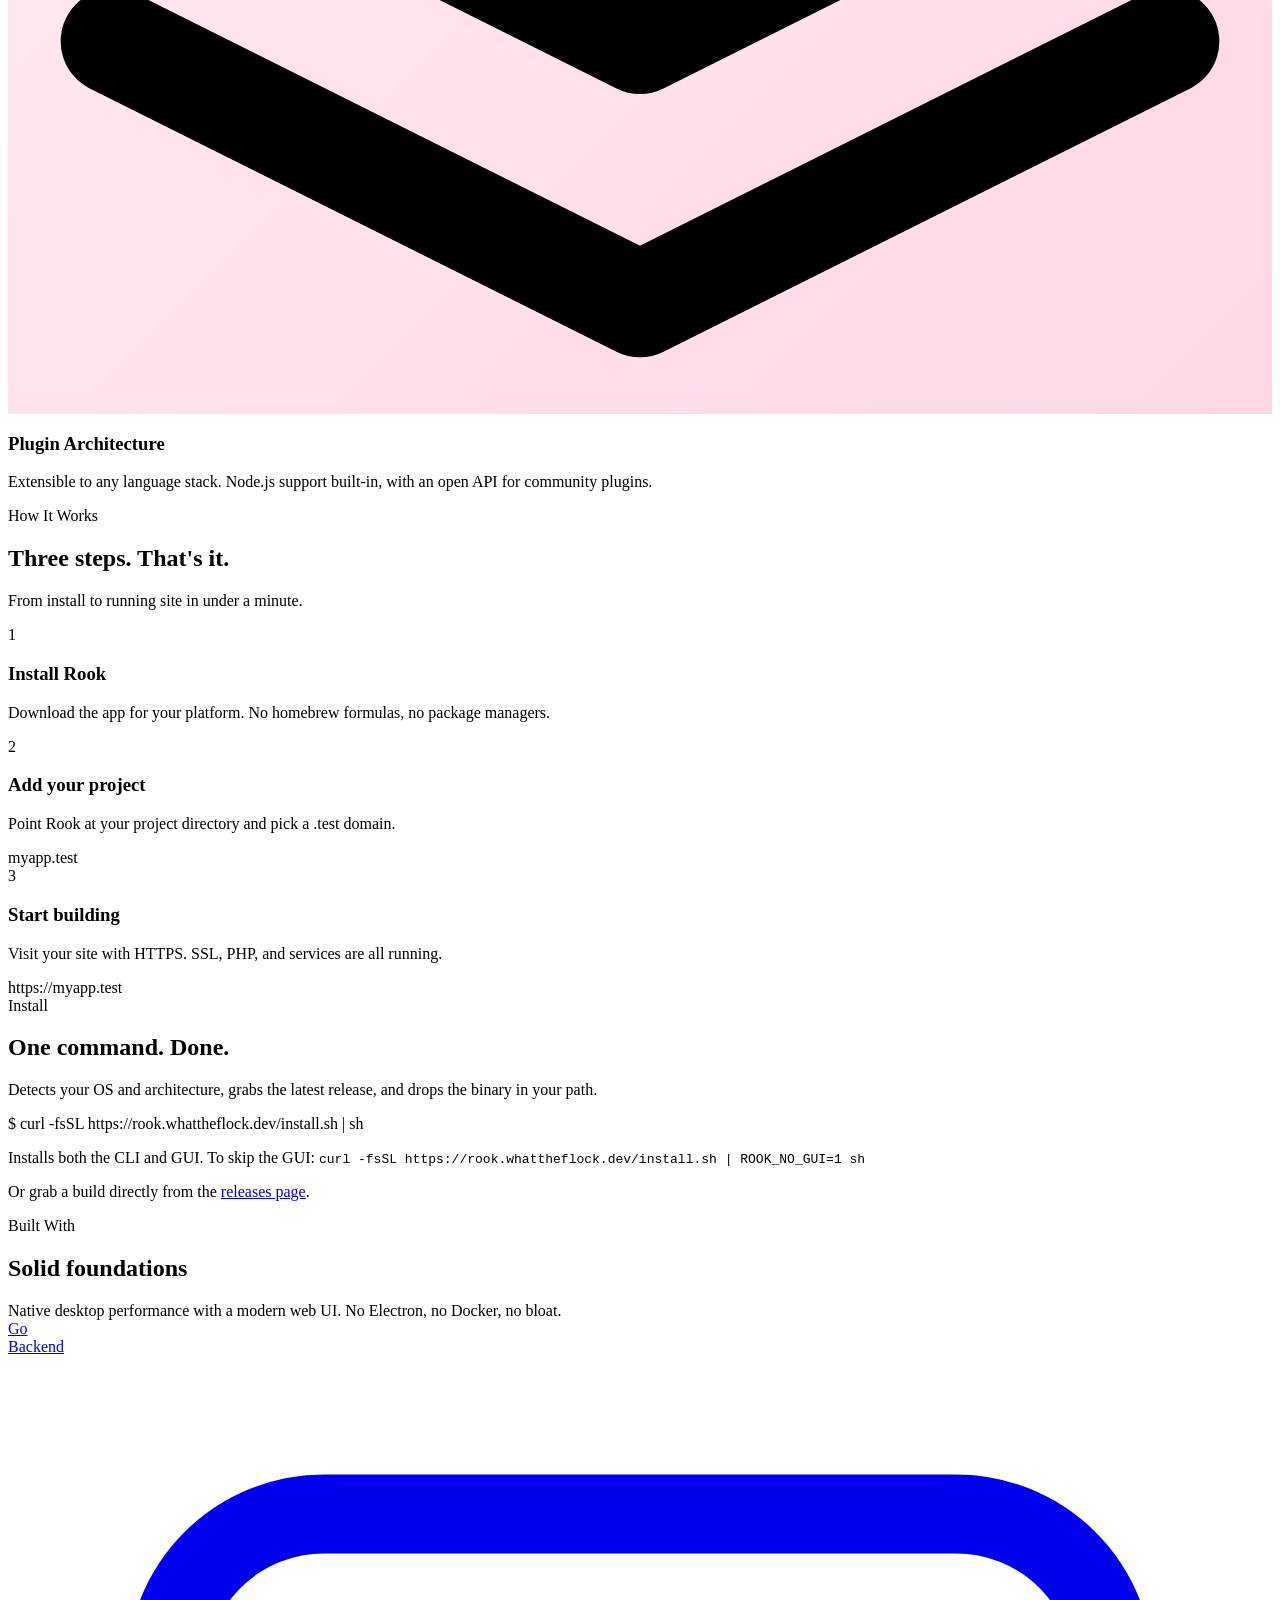
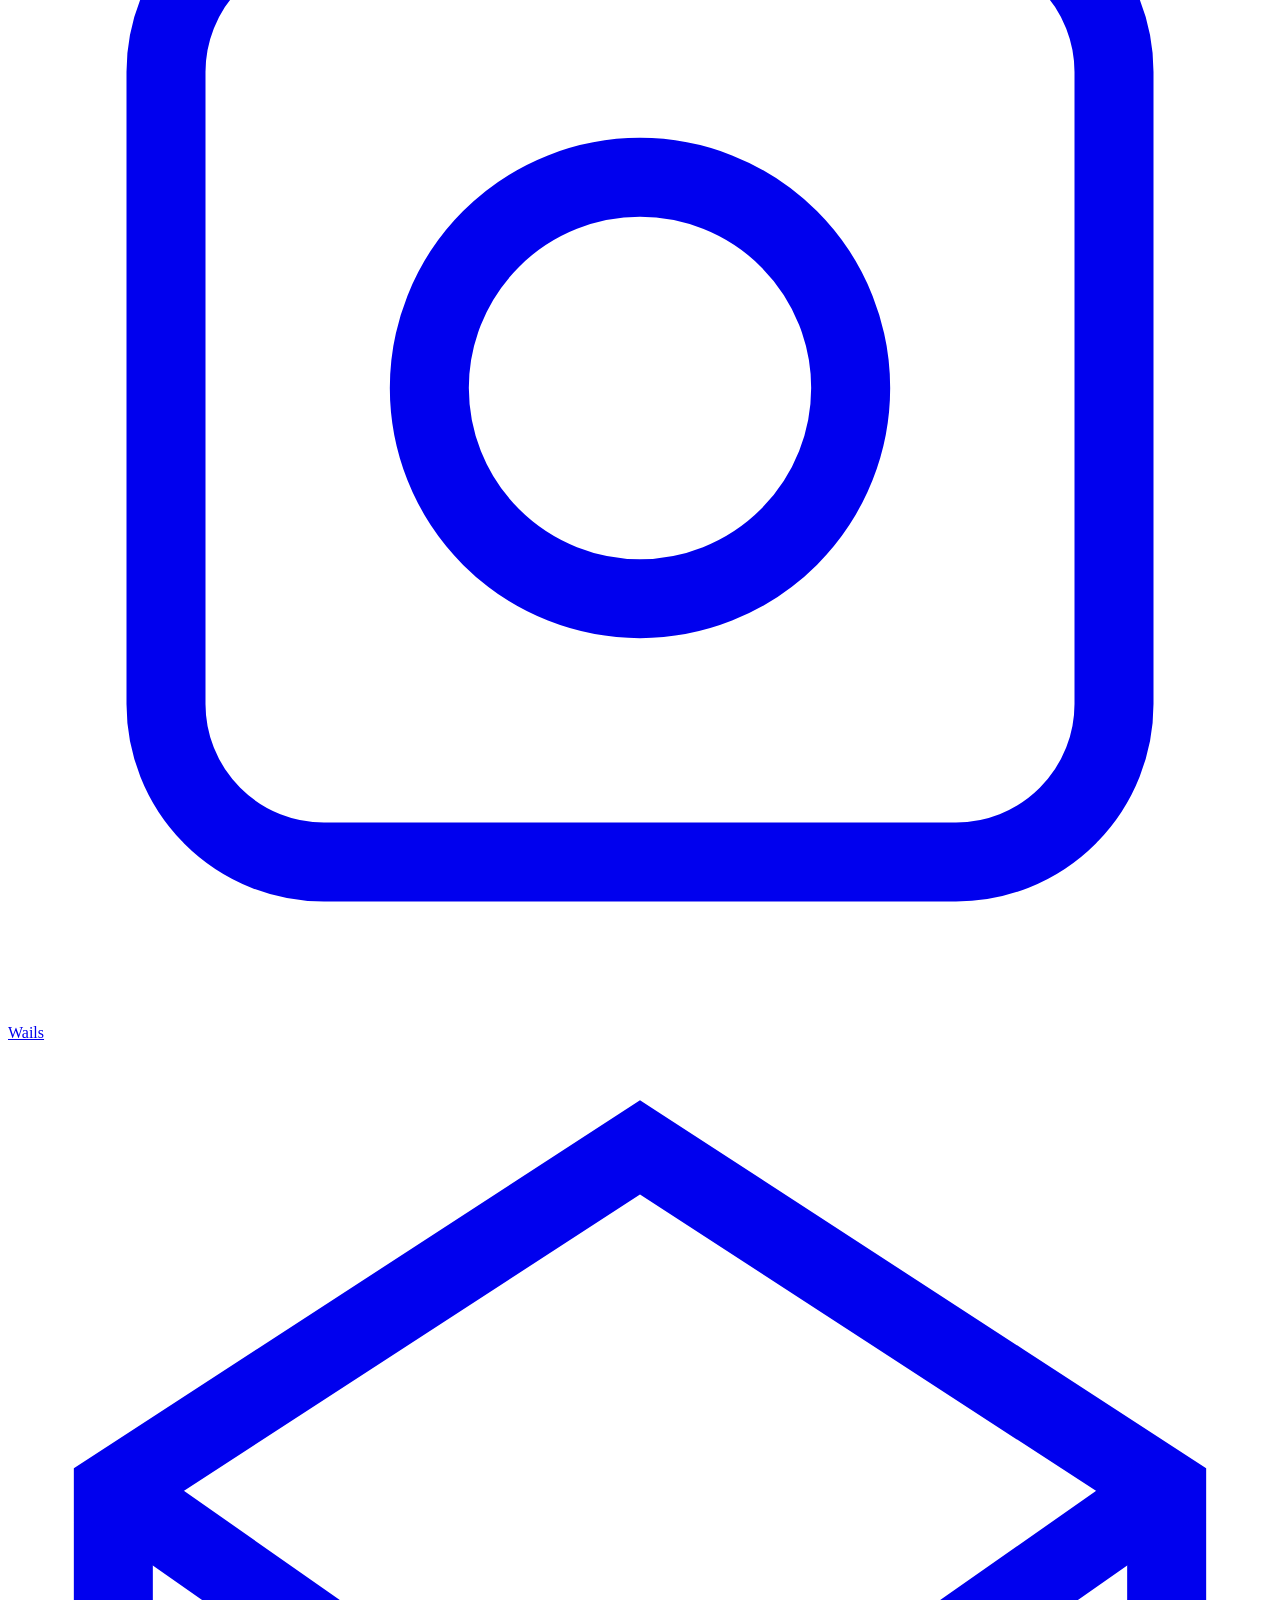
==== commit 9c723524: "chore: add gui to install.sh" ====
--- a/rook.whattheflock.dev/index.html
+++ b/rook.whattheflock.dev/index.html
@@ -168,6 +168,7 @@
         <div class="install-code">
           <span class="install-prompt">$ </span>curl -fsSL https://rook.whattheflock.dev/install.sh | sh
         </div>
+        <p class="install-note">Installs both the CLI and GUI. To skip the GUI: <code>curl -fsSL https://rook.whattheflock.dev/install.sh | ROOK_NO_GUI=1 sh</code></p>
         <p class="install-note">Or grab a build directly from the <a href="https://github.com/andybarilla/rook/releases">releases page</a>.</p>
       </div>
     </div>
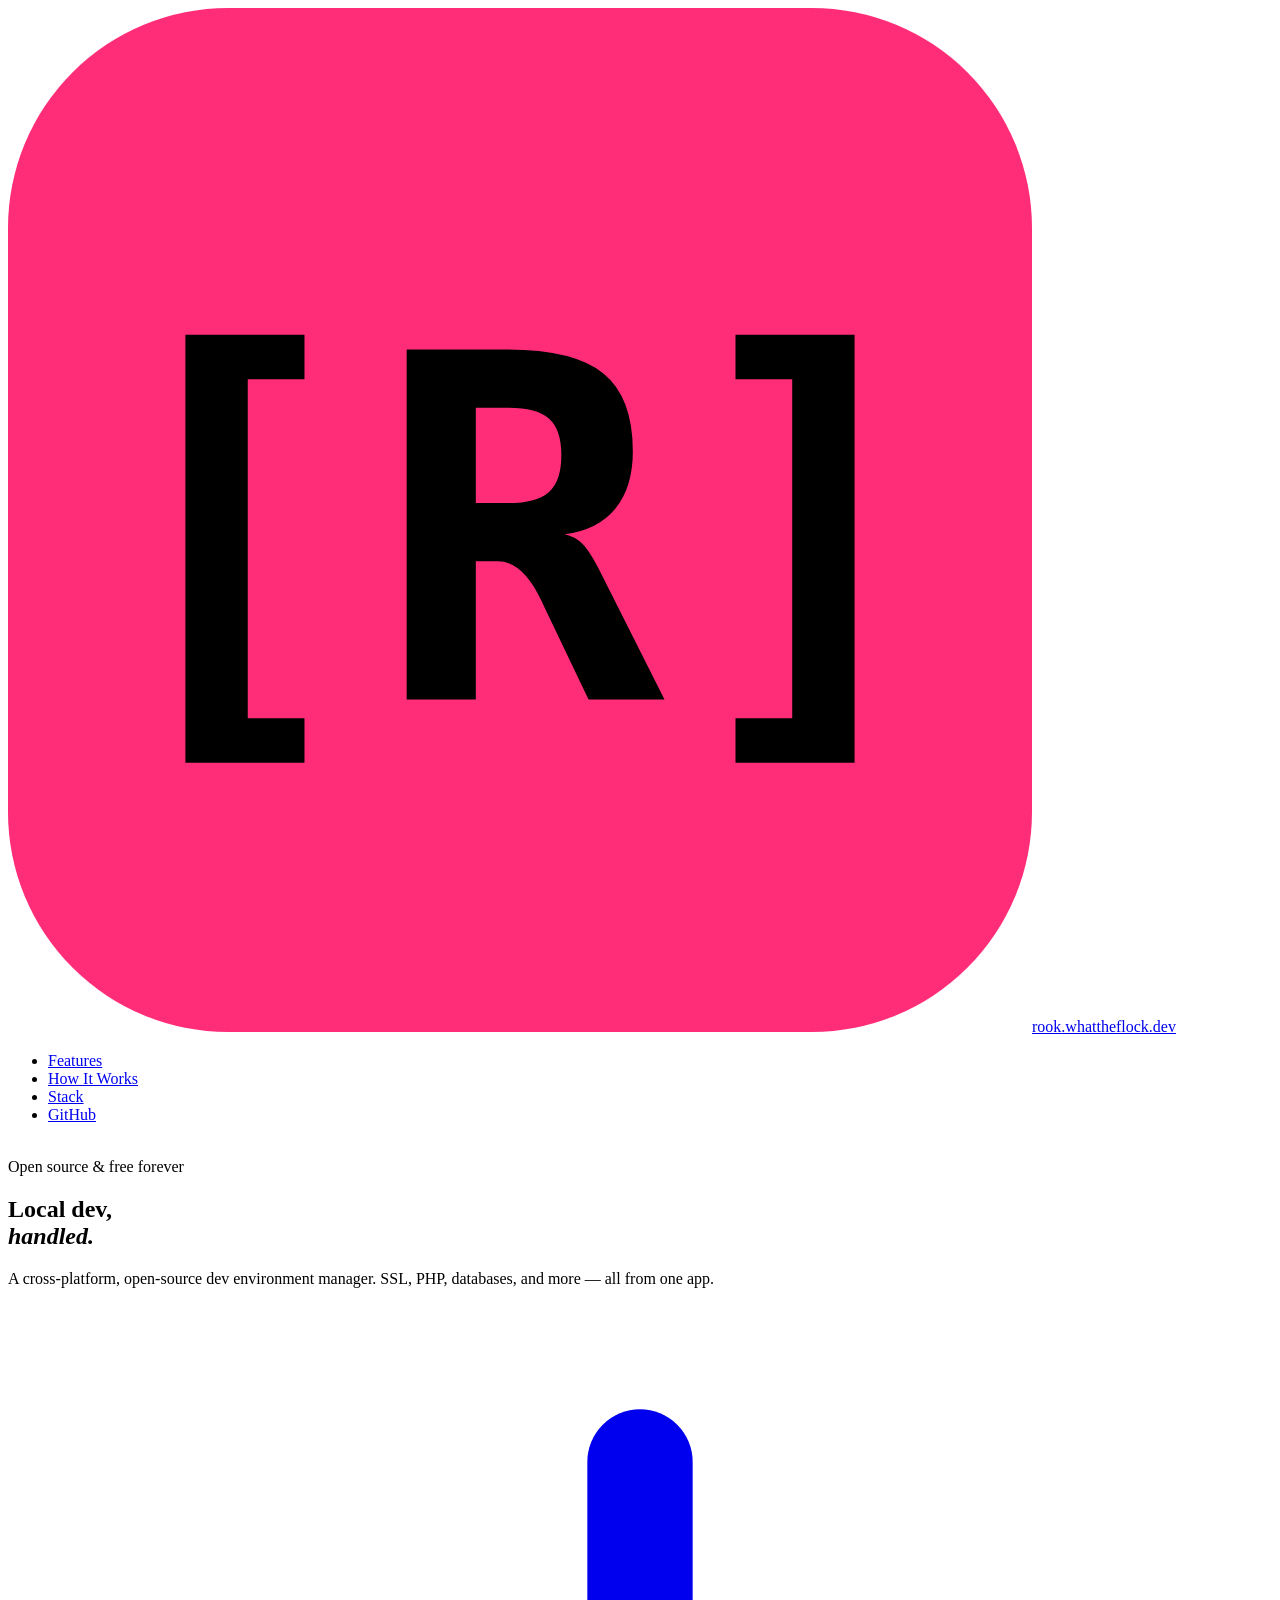
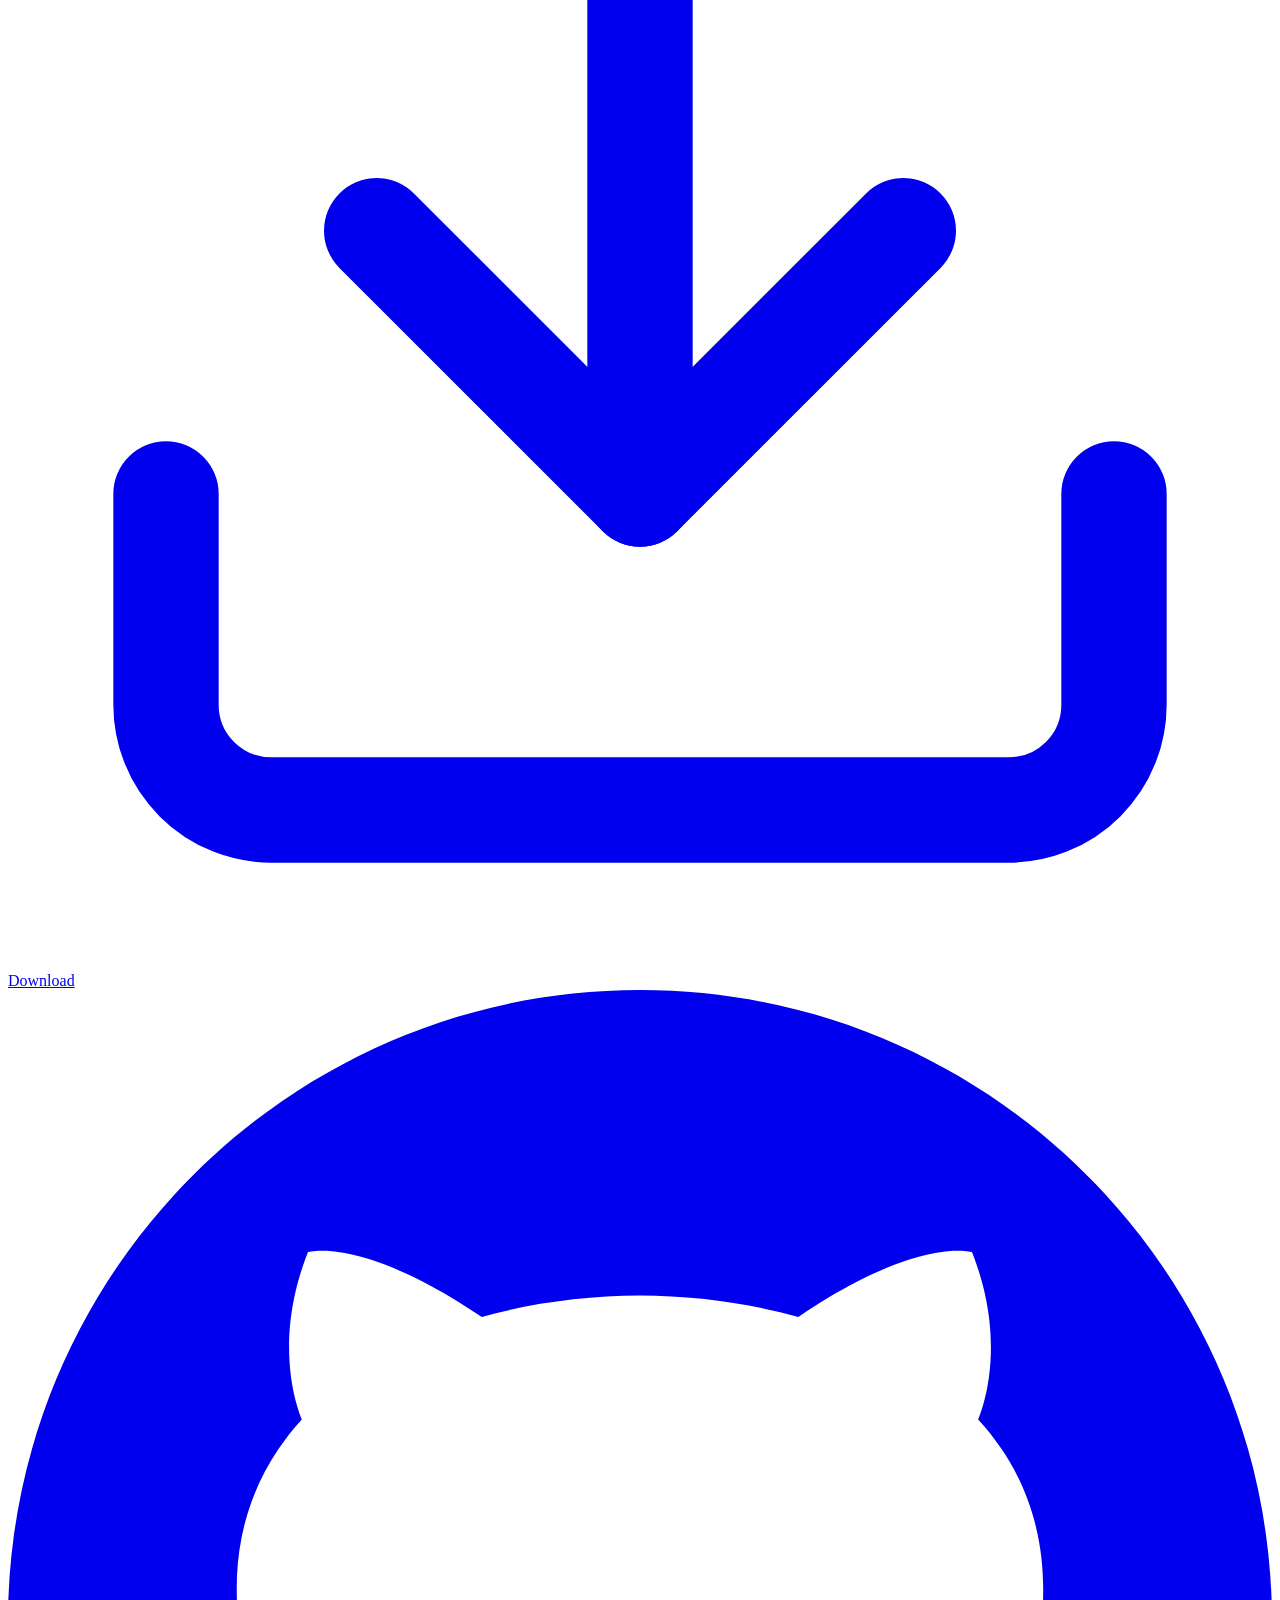
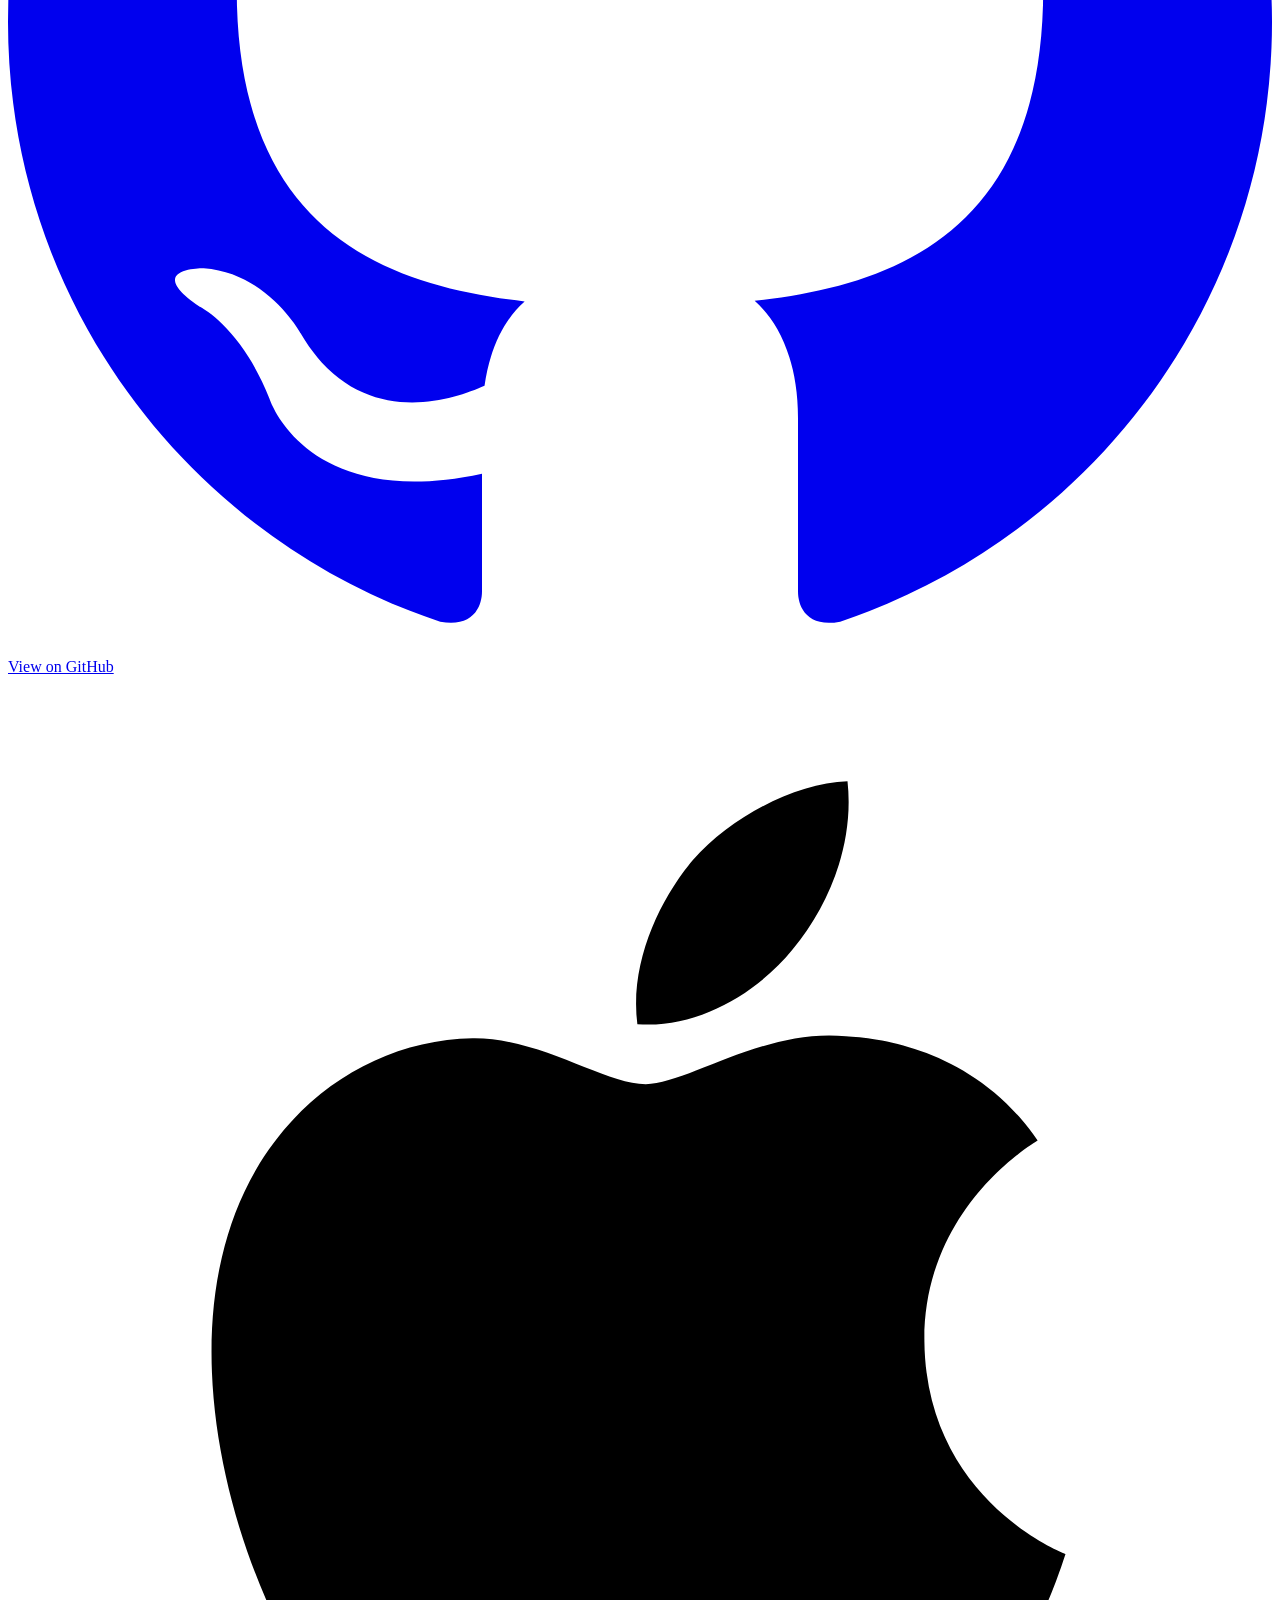
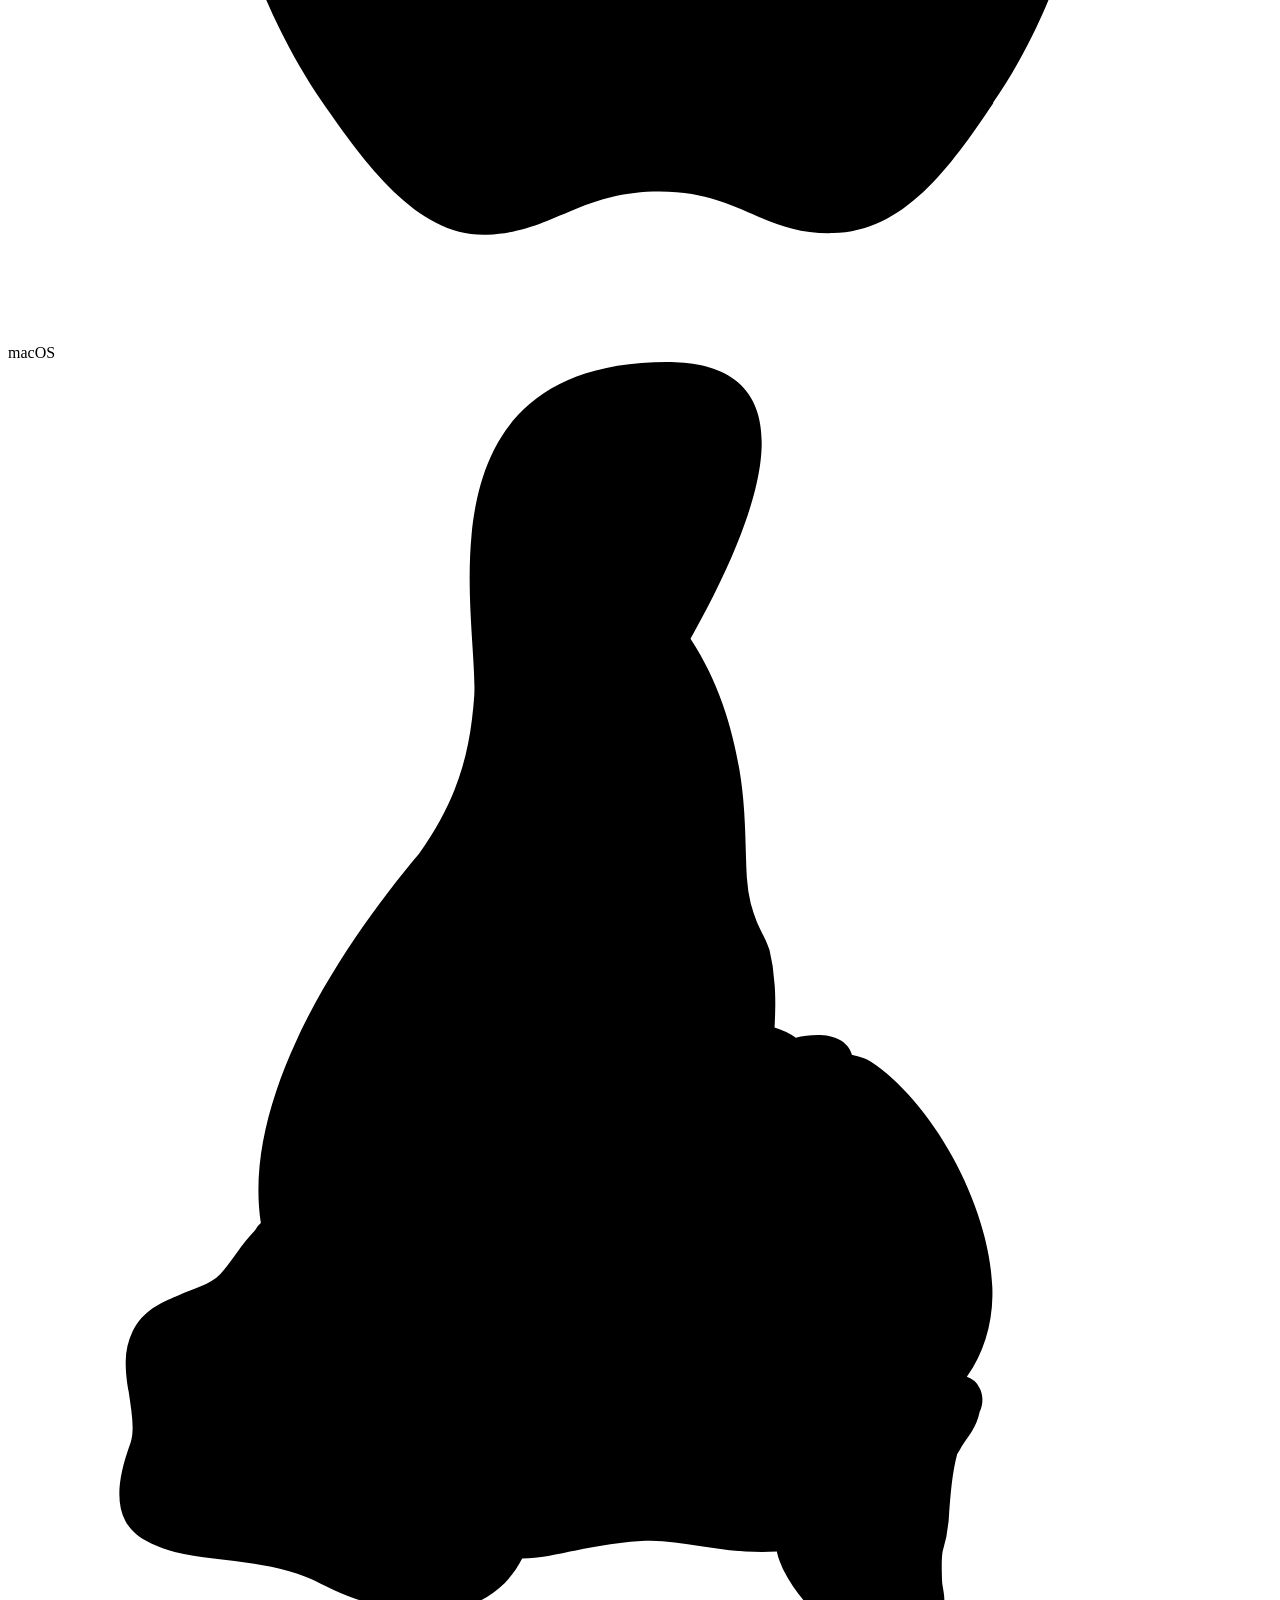
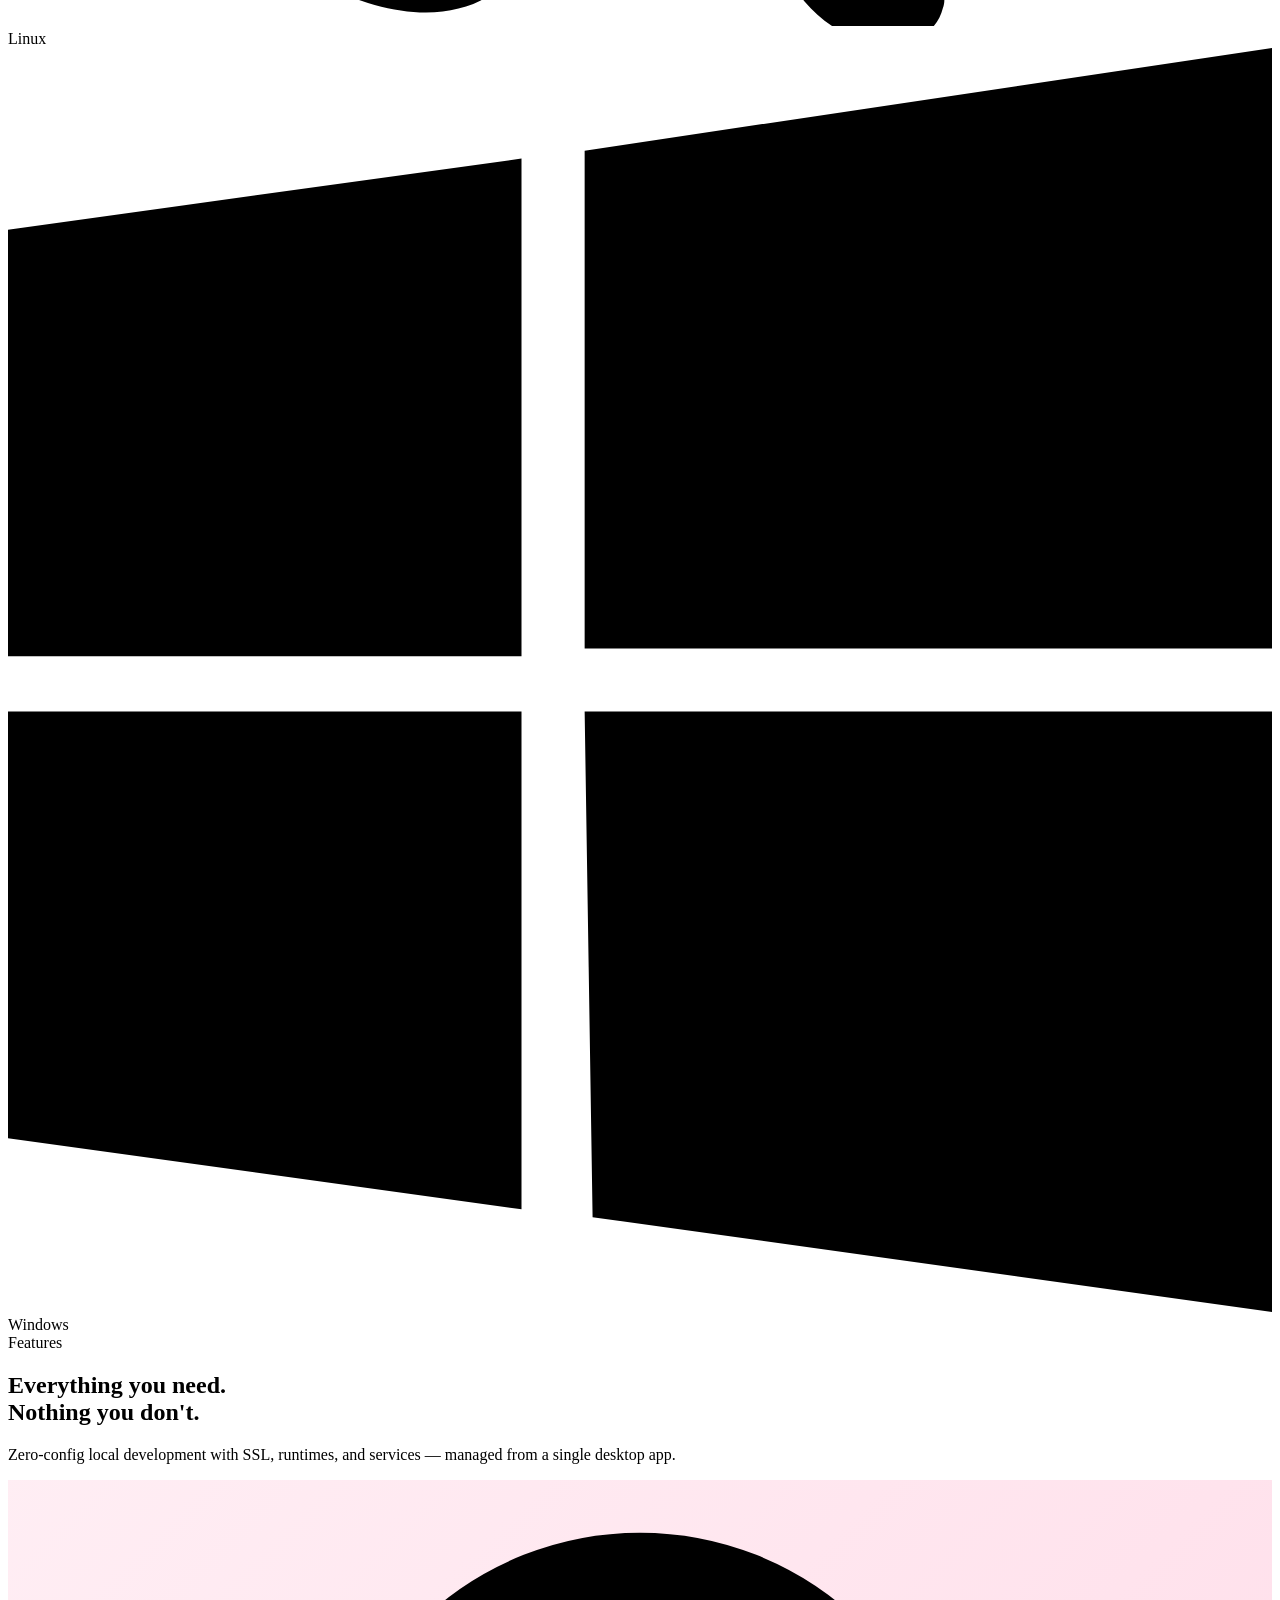
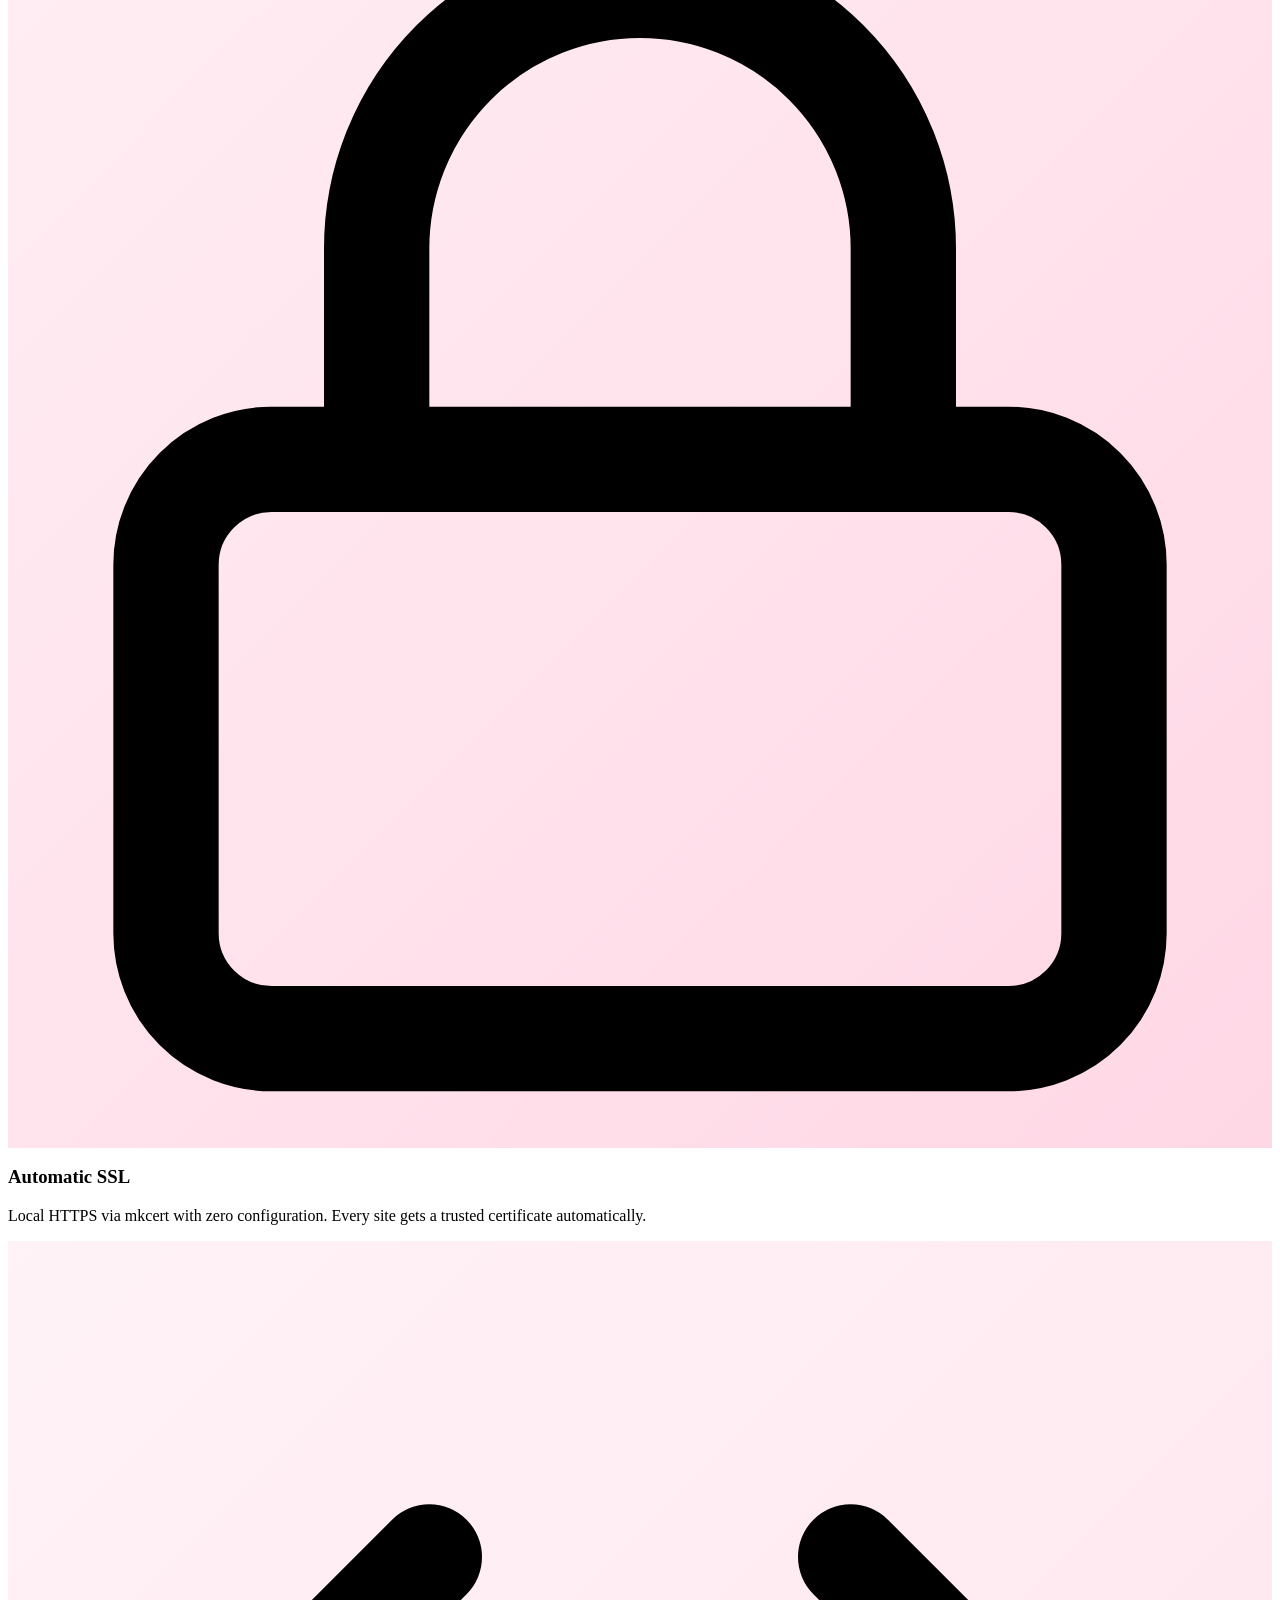
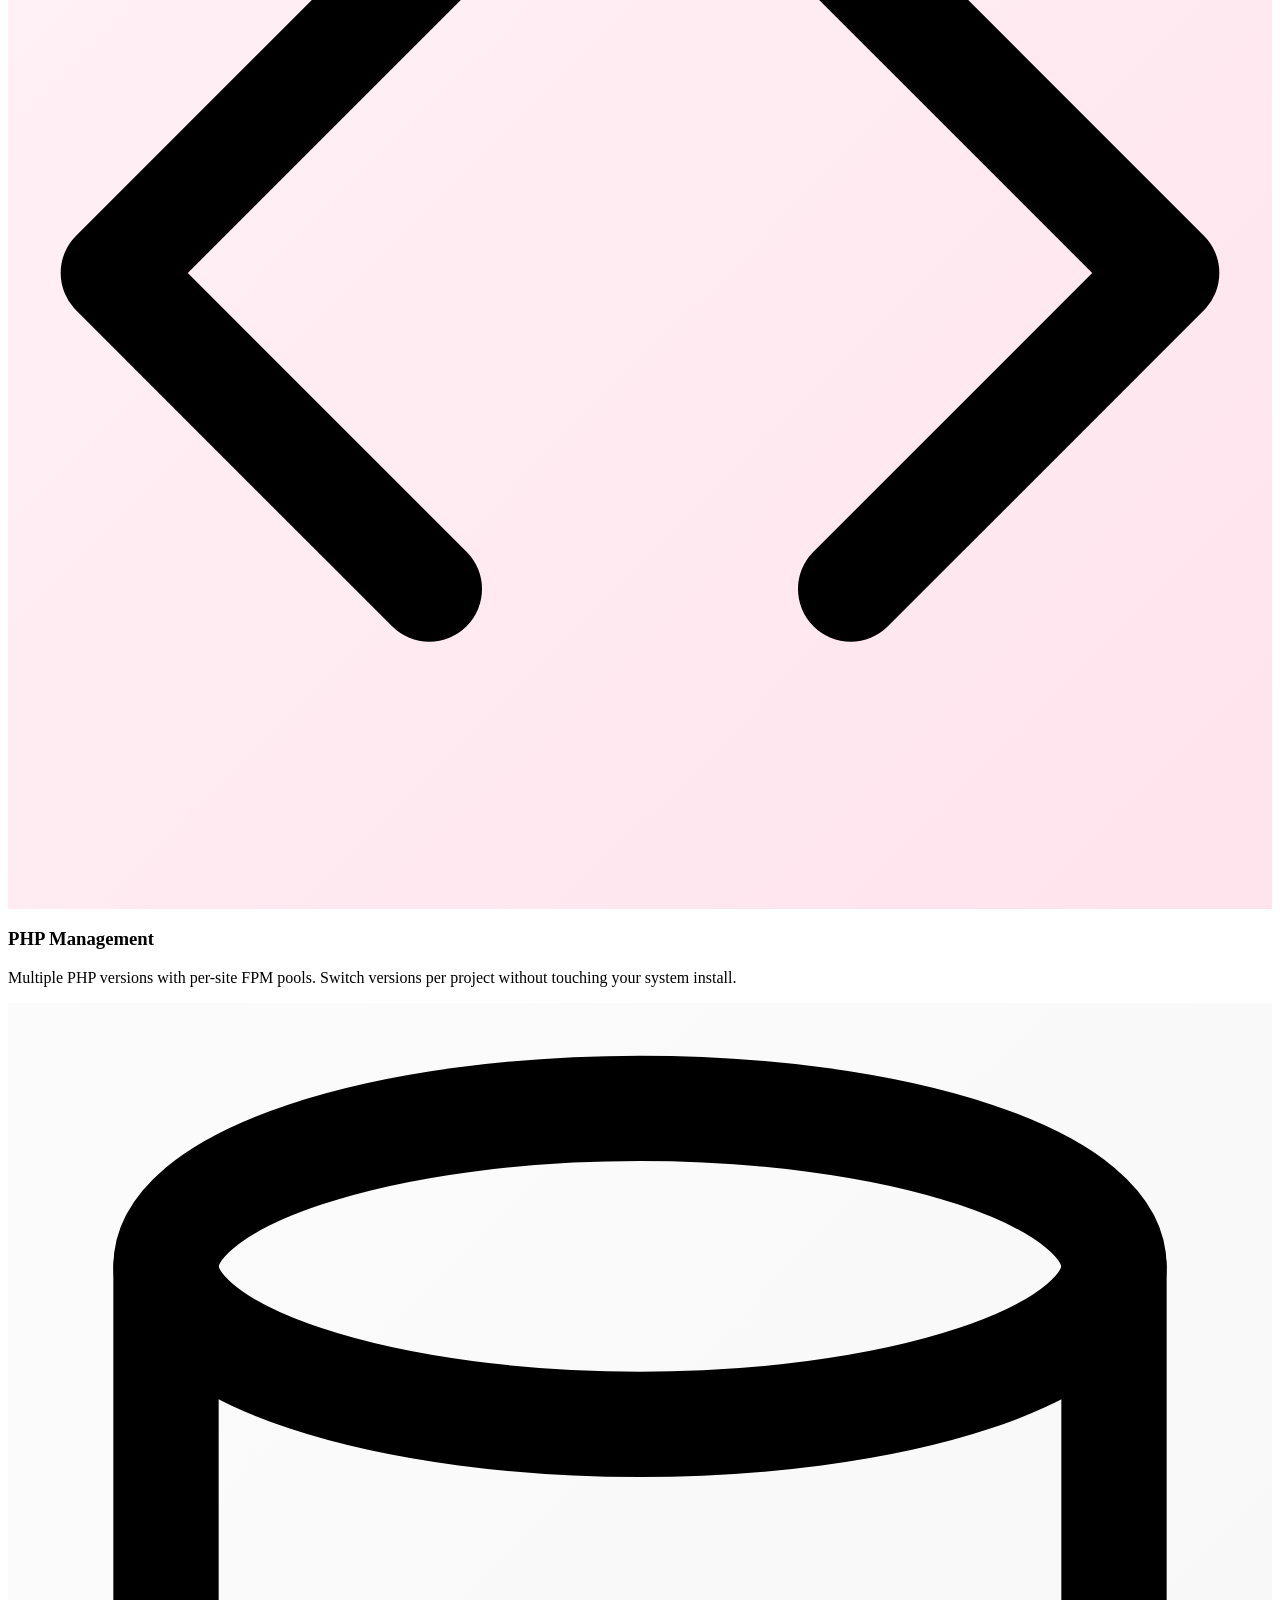
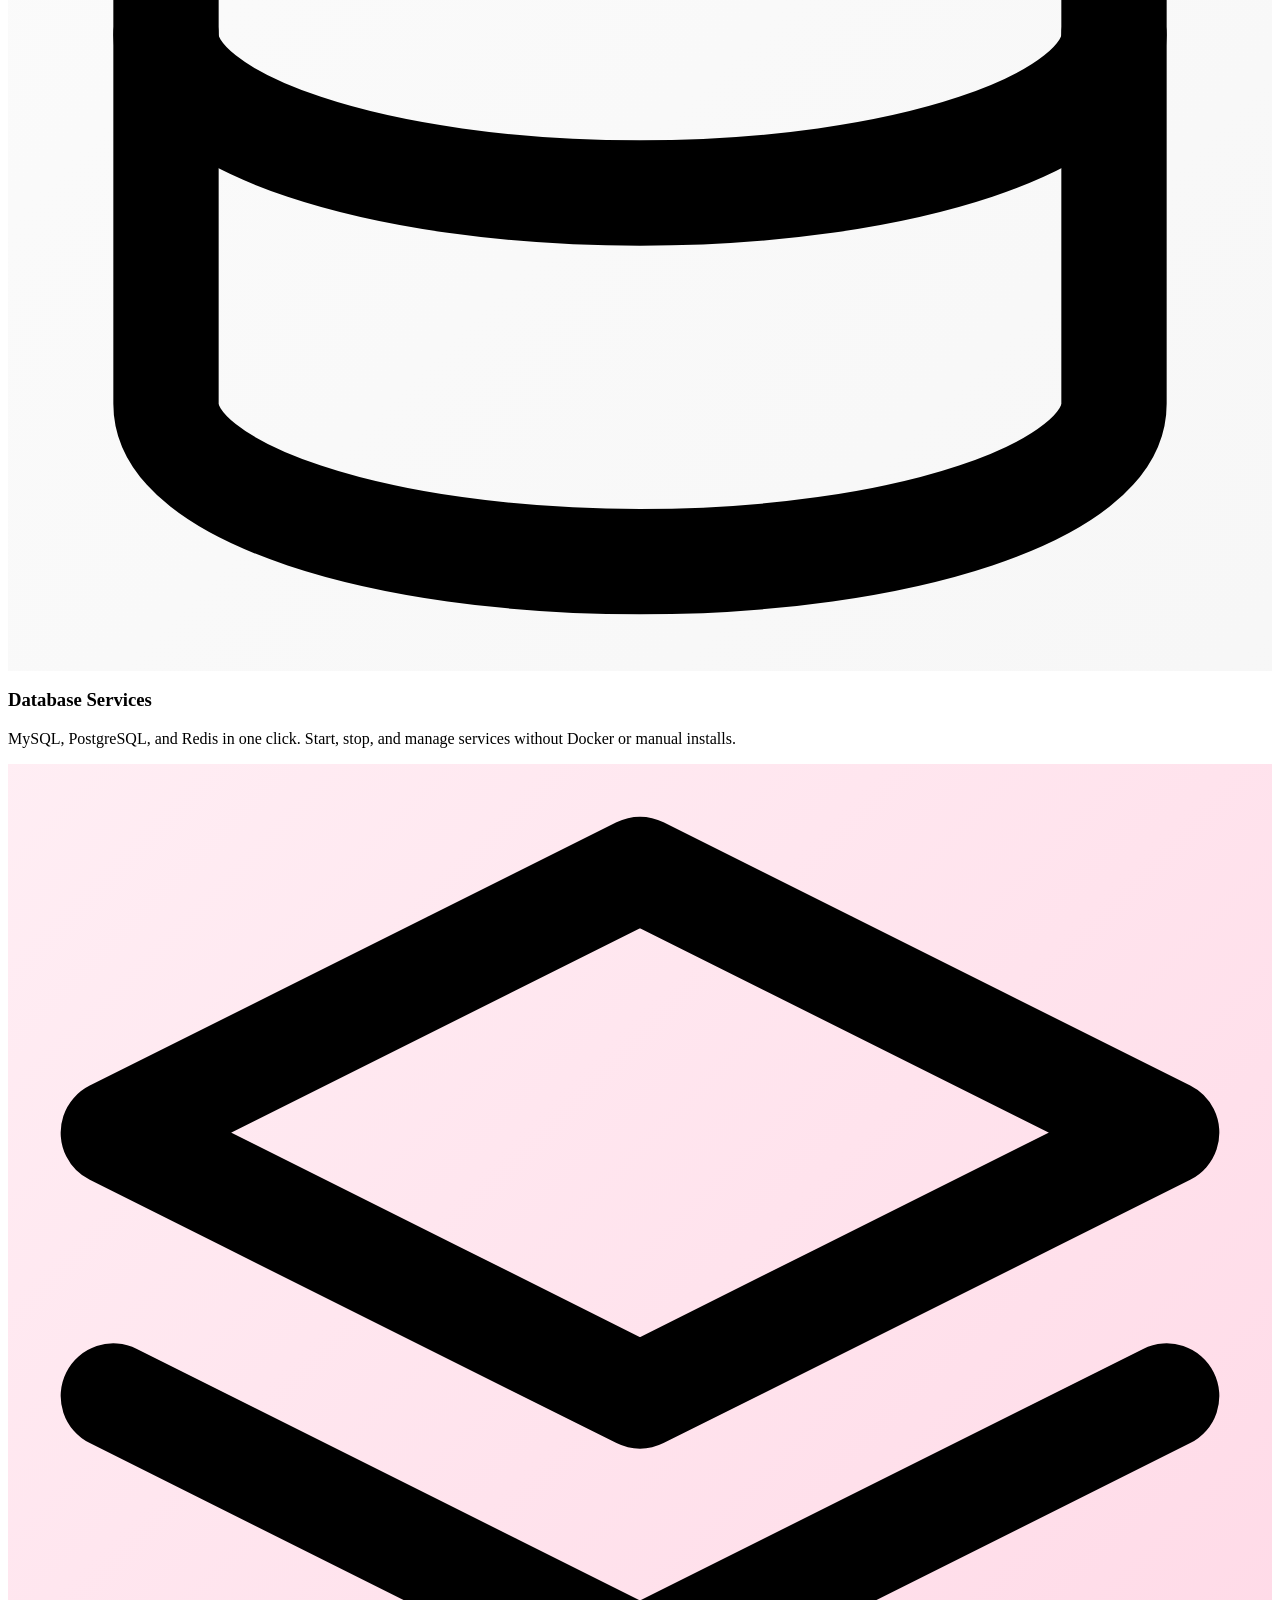
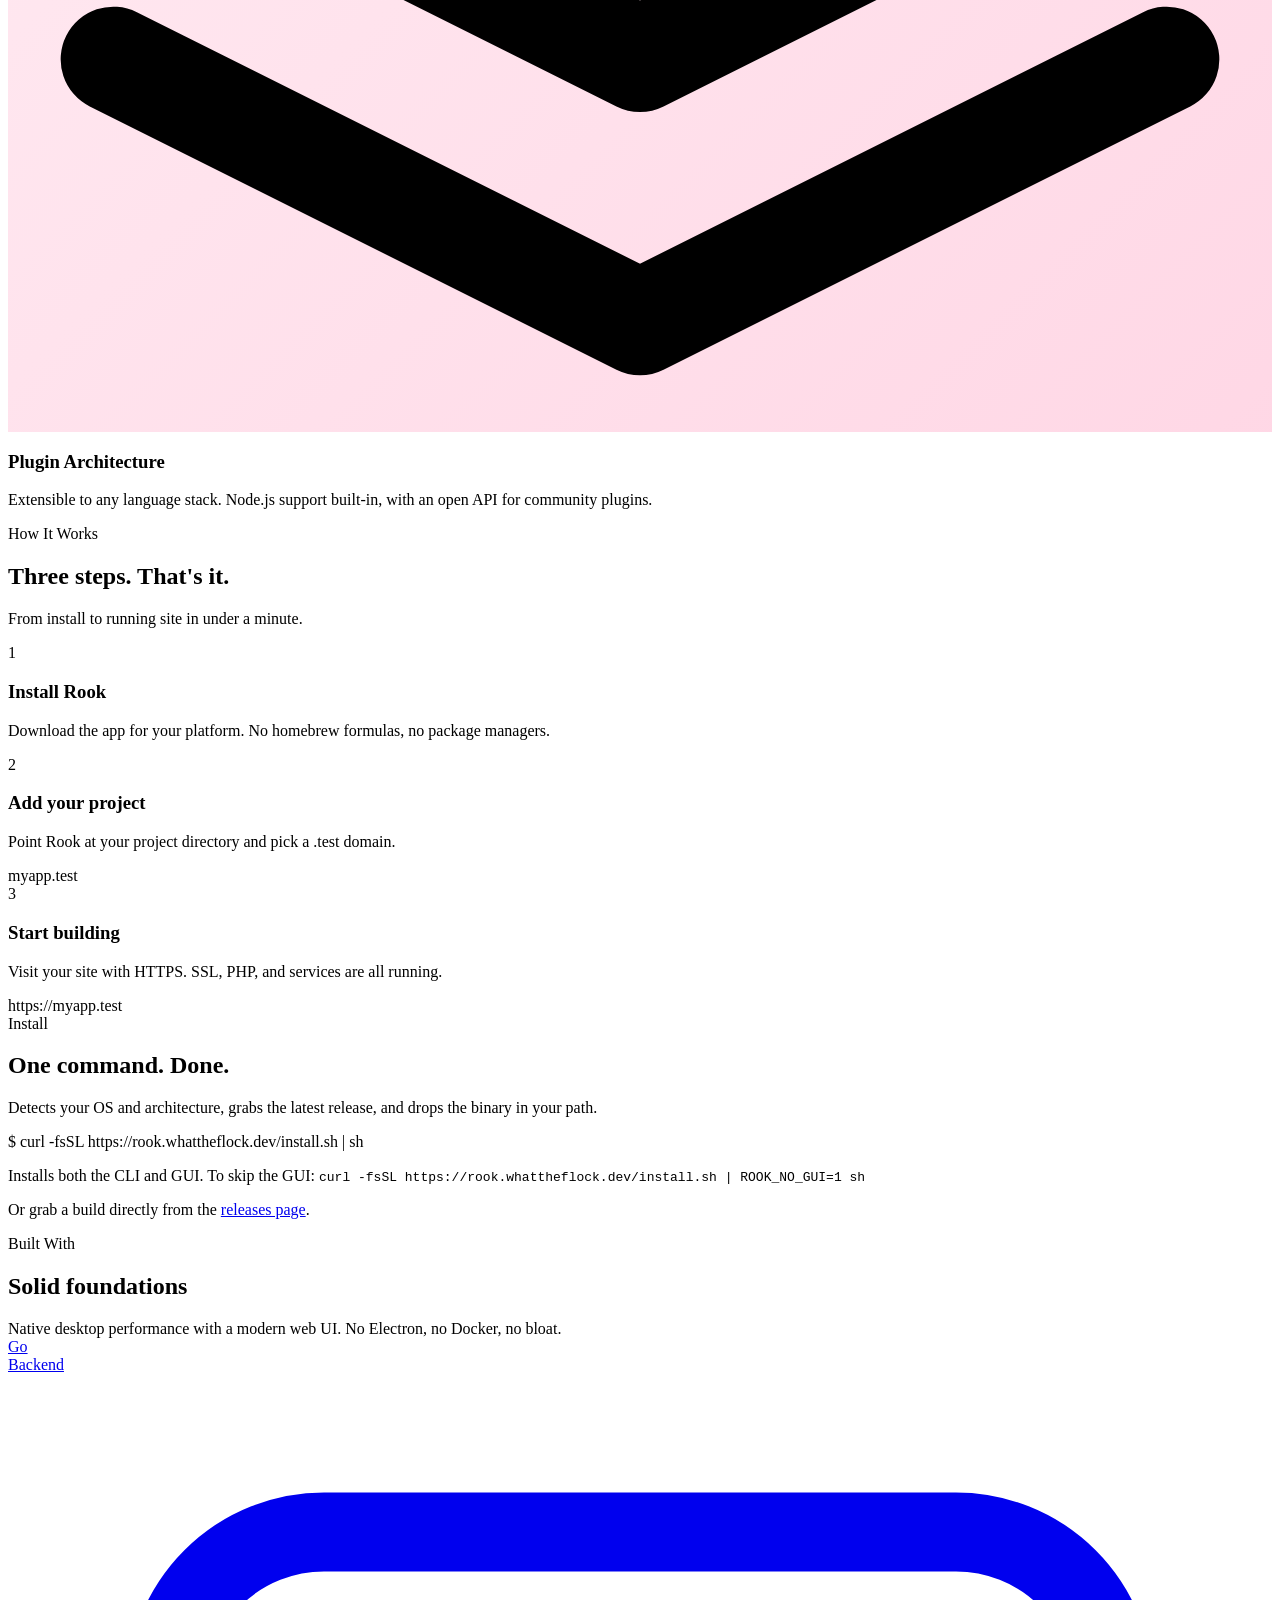
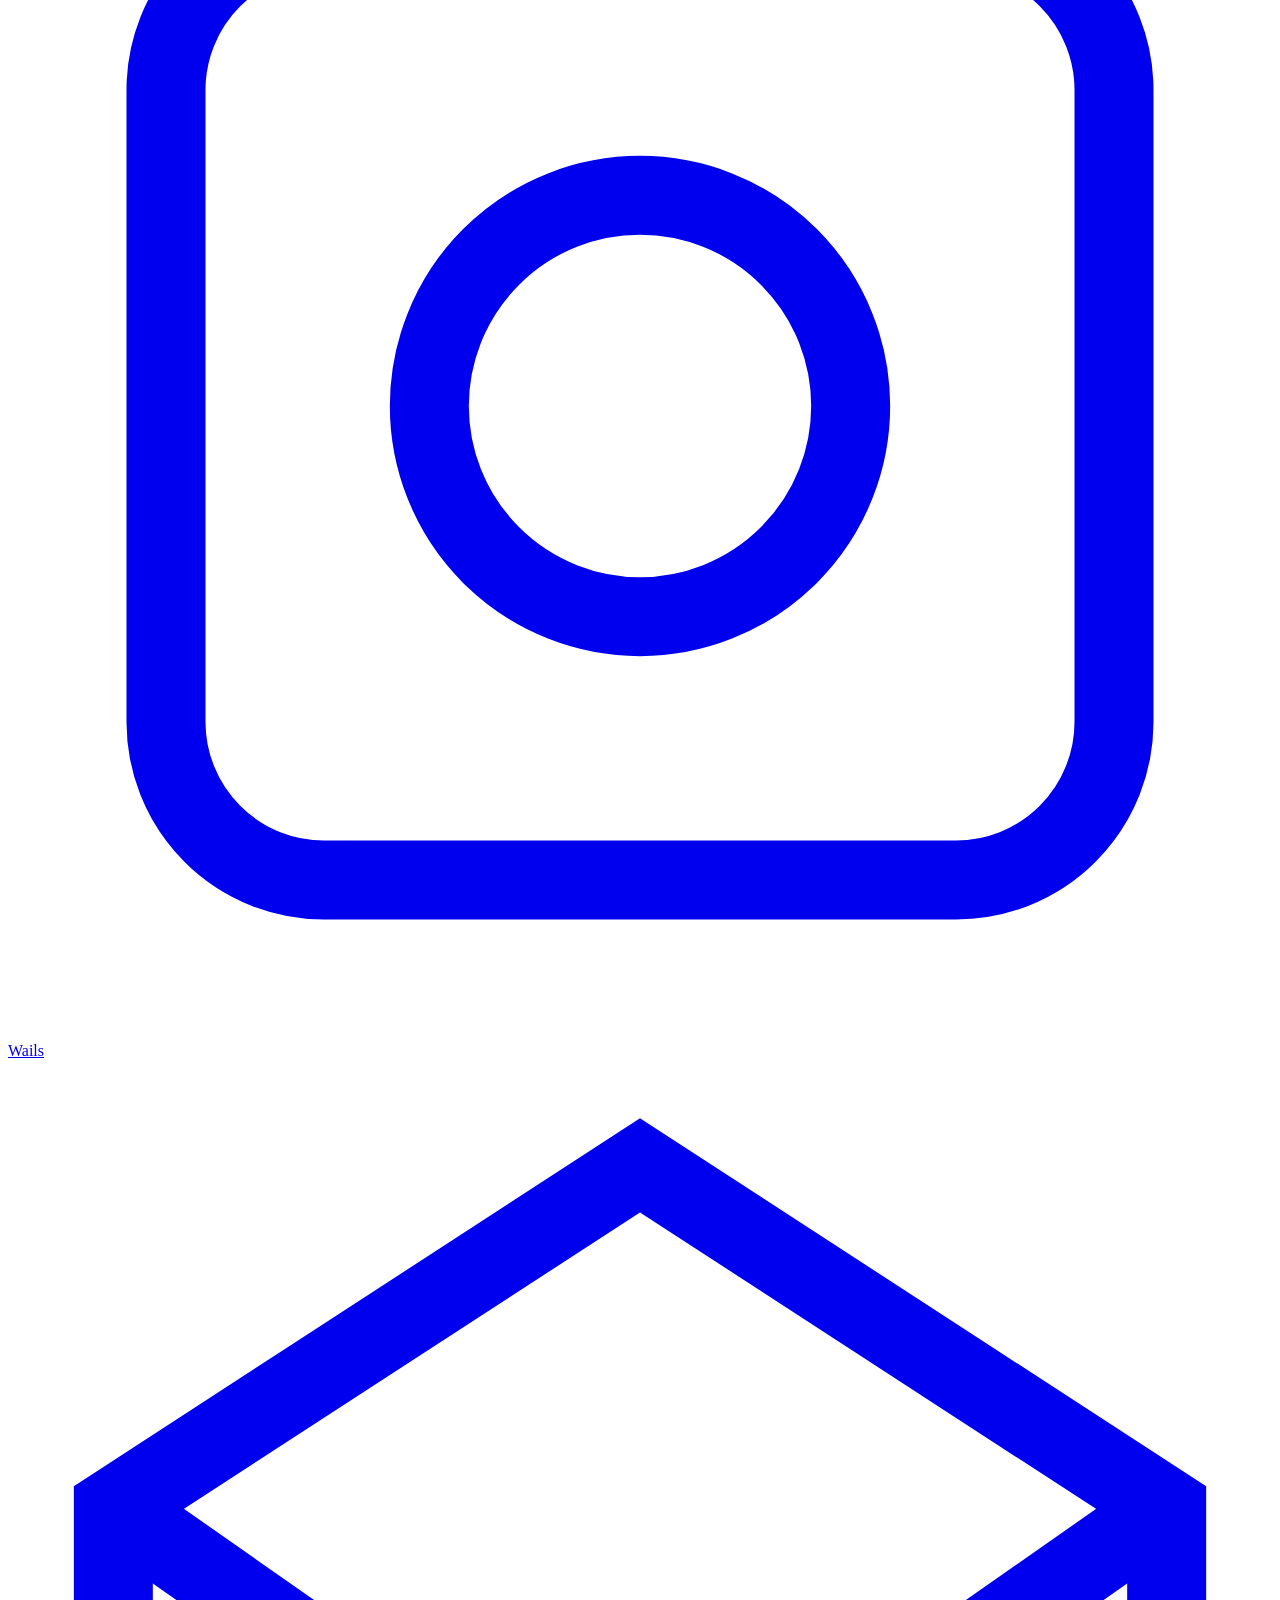
==== commit 1687c440: "add raven watermark to rook and jackdaw hero sections Co-Authored-By: Claude Opus 4.6 (1M context) <" ====
--- a/rook.whattheflock.dev/index.html
+++ b/rook.whattheflock.dev/index.html
@@ -37,6 +37,7 @@
         <div class="hero-shape hero-shape-2"></div>
         <div class="hero-shape hero-shape-3"></div>
       </div>
+      <img src="shared/raven.svg" class="hero-raven" alt="" aria-hidden="true">
     </div>
 
     <div class="hero-content">
